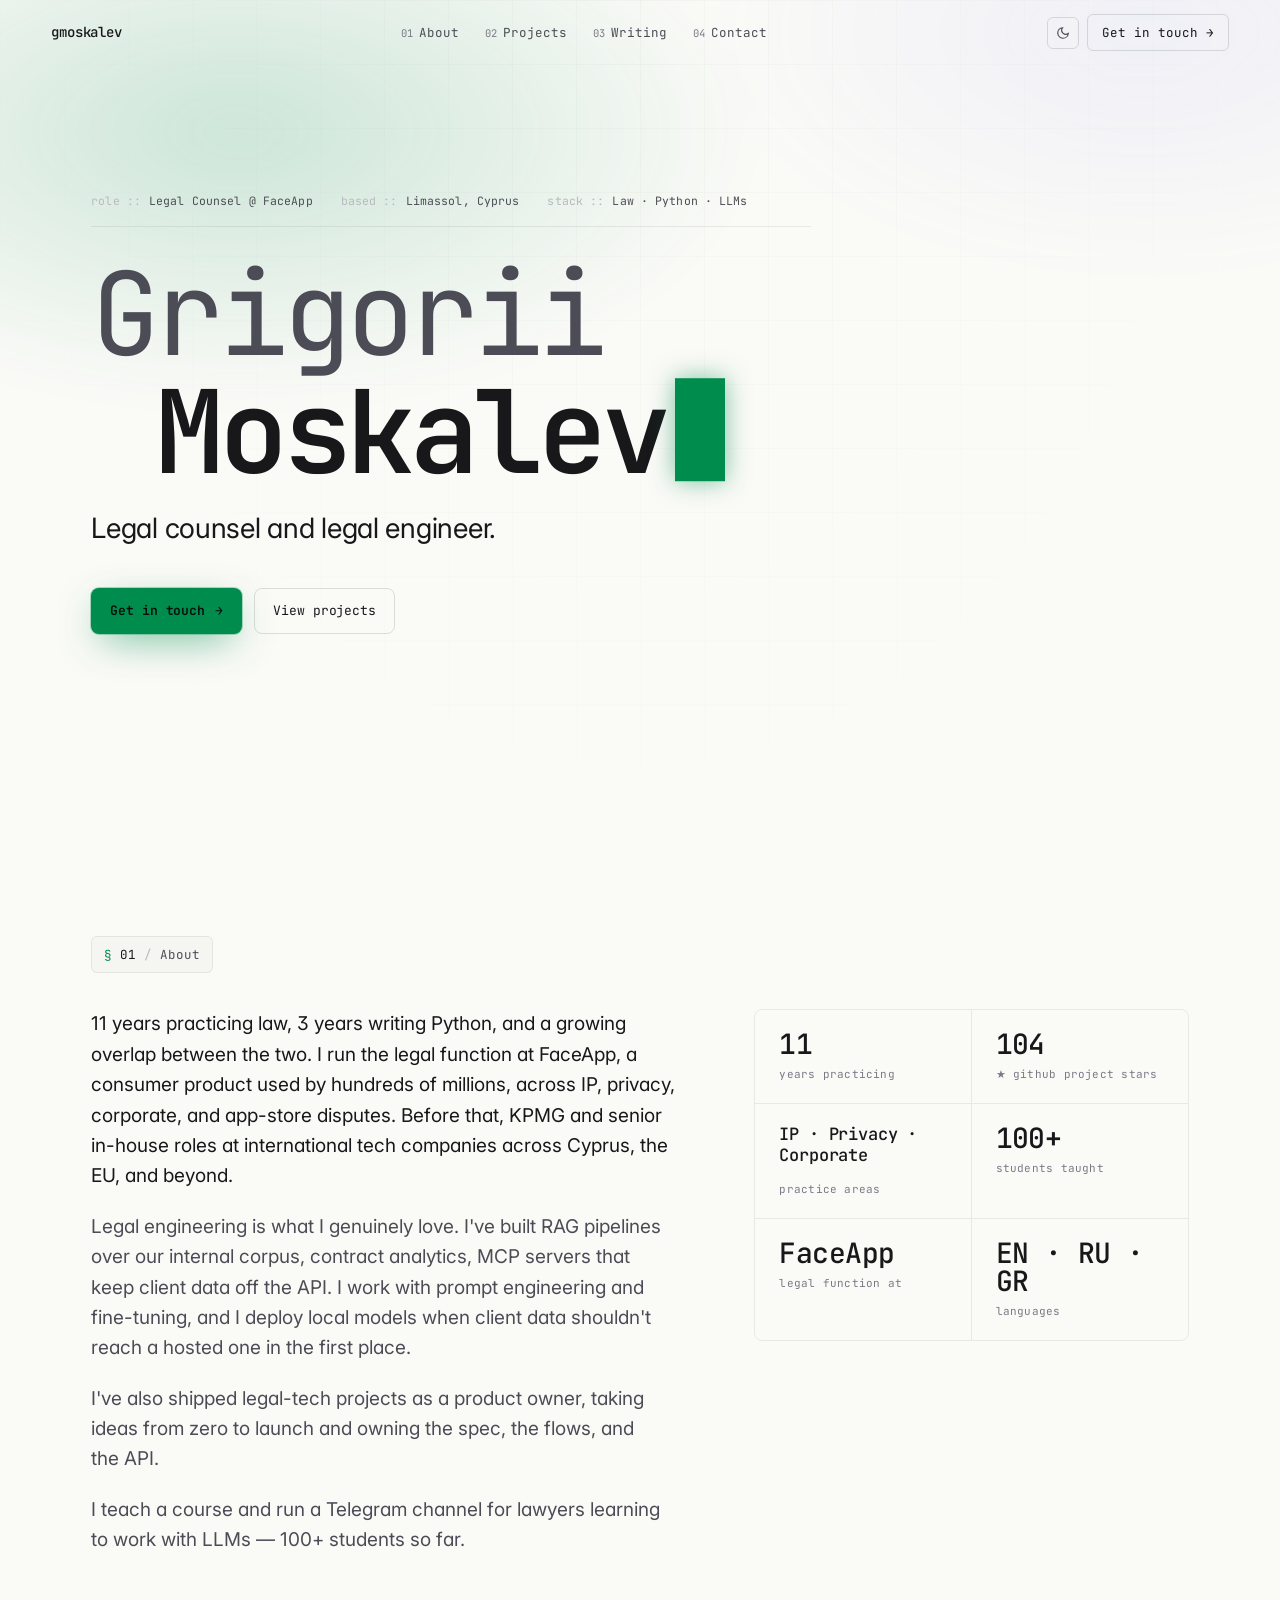
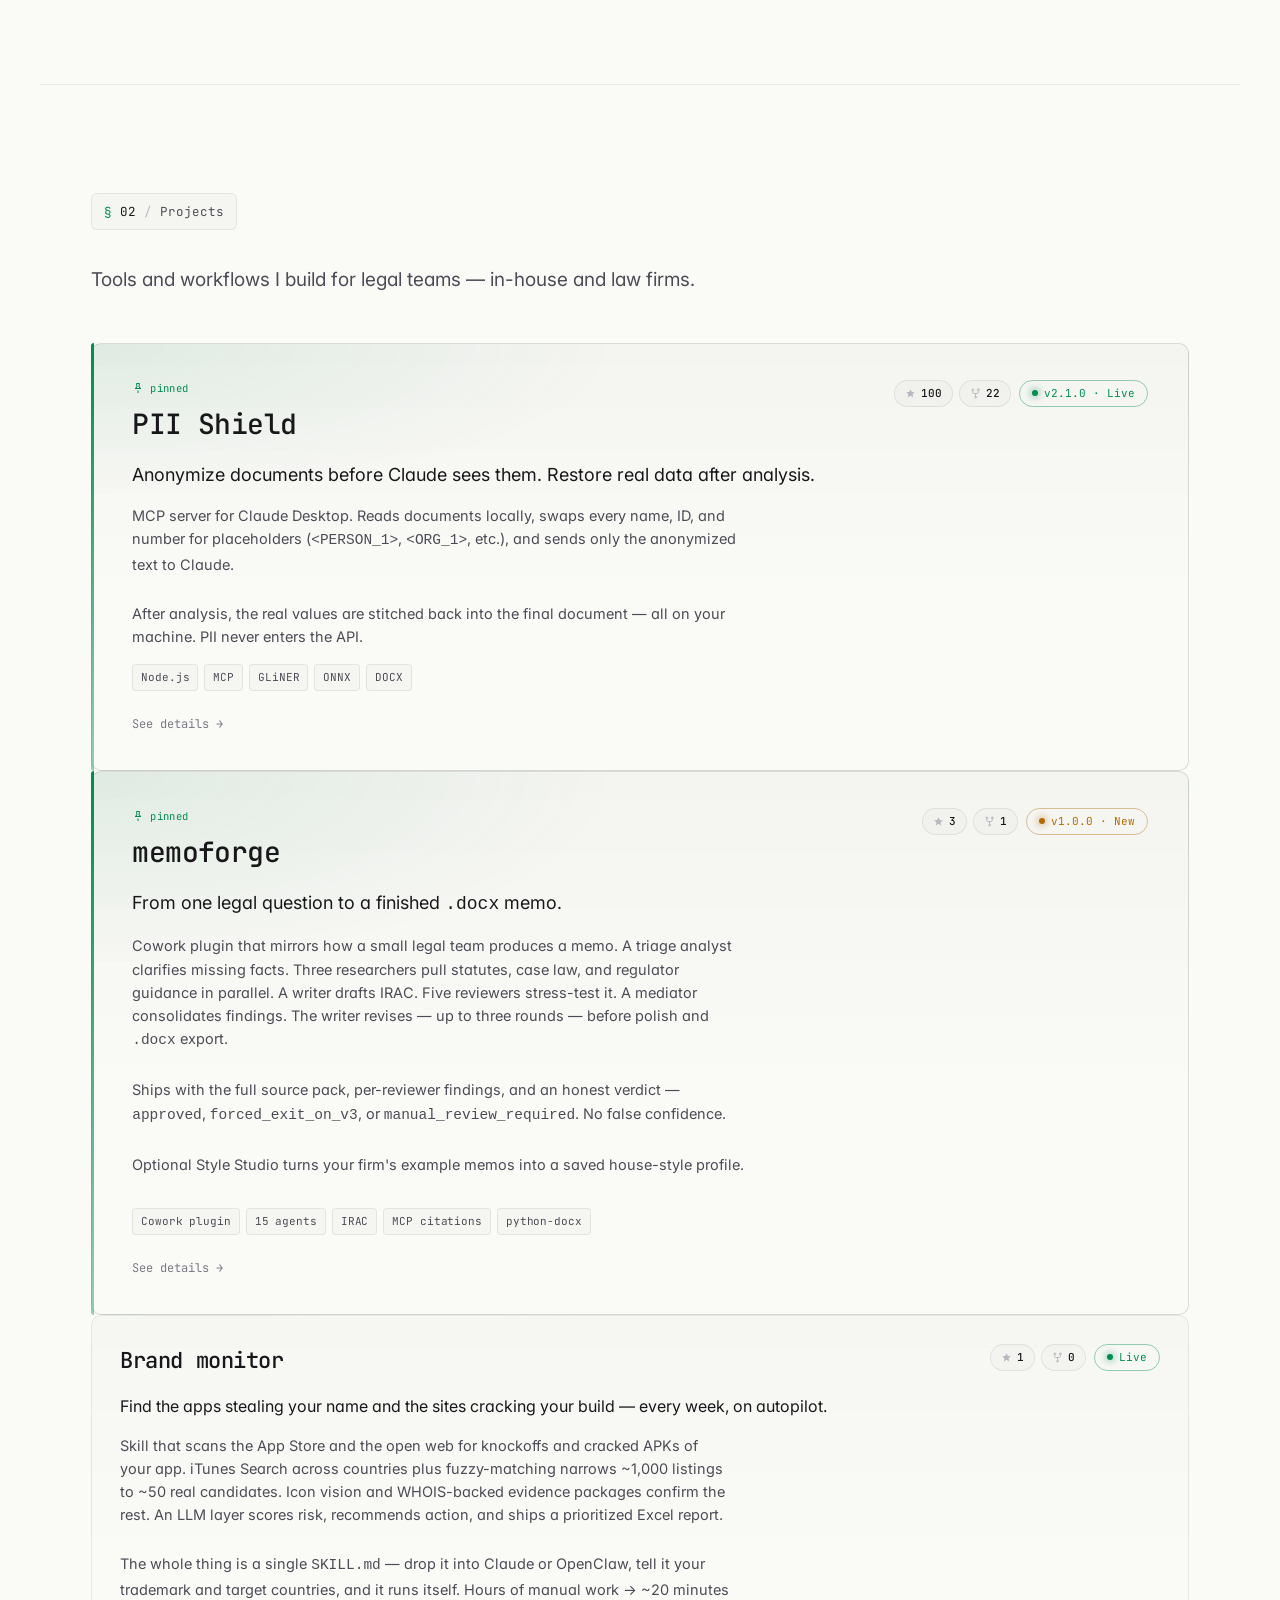
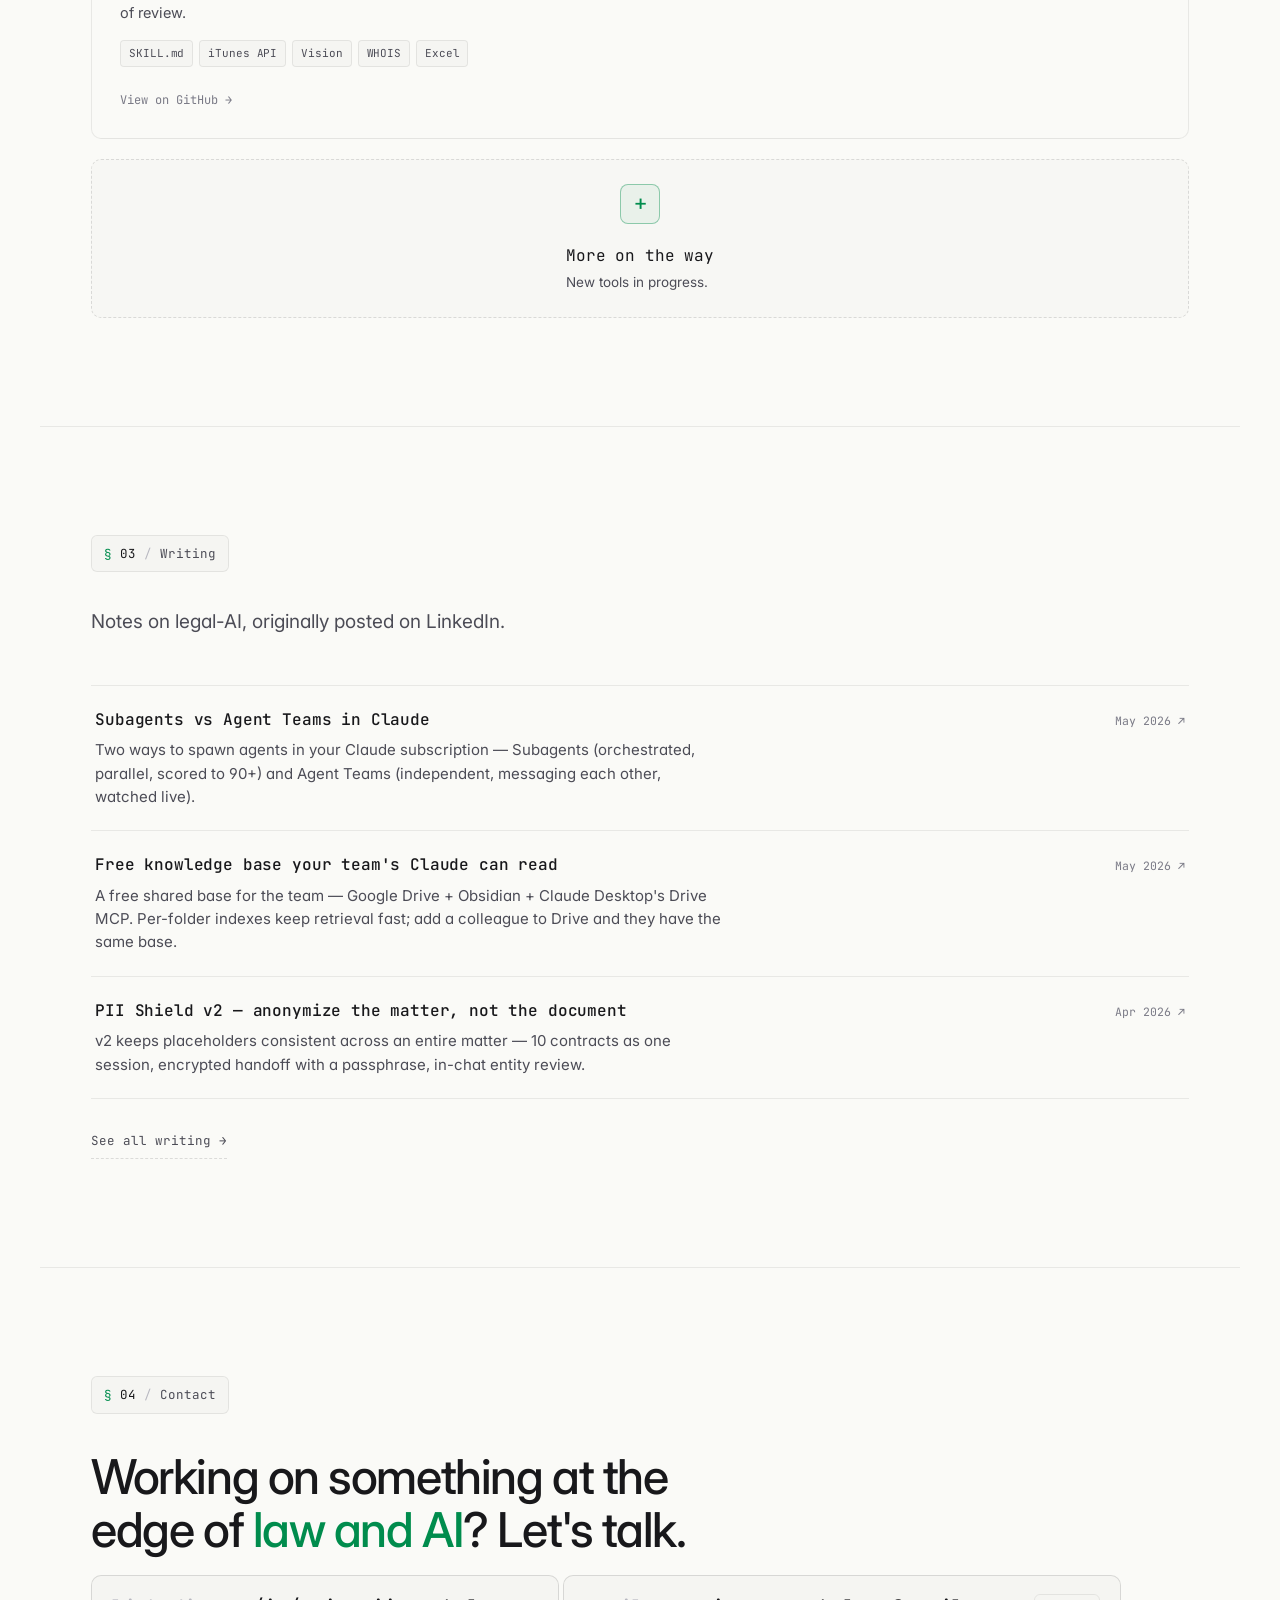
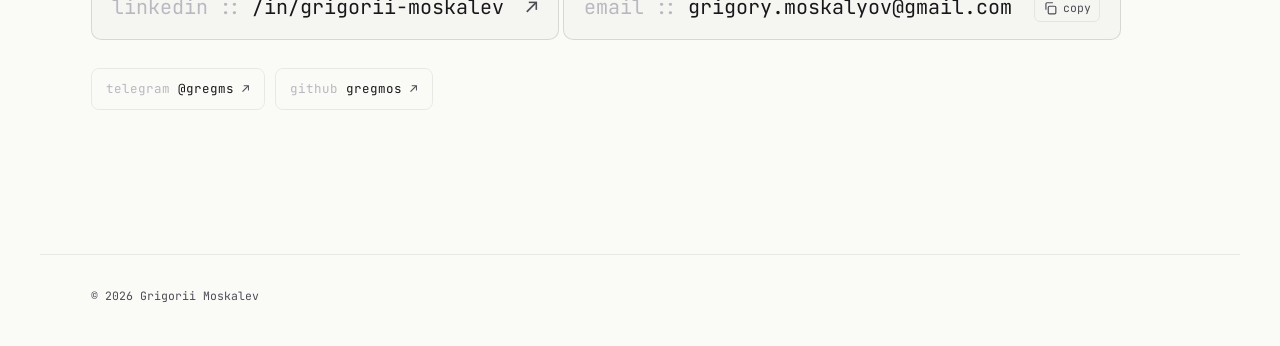
==== index.html @ 52828251 "Break project card descriptions into scannable paragraphs Long single-paragraph descriptions with se" ====
<!DOCTYPE html>
<html lang="en" data-header-style="§ / slash" data-density="comfortable">
<head>
  <meta charset="UTF-8" />
  <meta name="viewport" content="width=device-width, initial-scale=1.0" />
  <title>Grigorii Moskalev — Legal counsel and legal engineer.</title>
  <meta name="description" content="Greg Moskalev — Legal Counsel at FaceApp, author of PII Shield, teacher to 100+ lawyers. 11 years of law, 3 years of Python. Building legal-AI tools from Limassol, Cyprus." />

  <meta property="og:type" content="website" />
  <meta property="og:title" content="Grigorii Moskalev" />
  <meta property="og:description" content="Legal counsel and legal engineer. 11 years of law · 3 years of Python · Legal Counsel at FaceApp." />
  <meta property="og:url" content="https://gmoskalev.com" />
  <meta property="og:site_name" content="gmoskalev.com" />
  <meta name="twitter:card" content="summary_large_image" />
  <meta name="twitter:title" content="Grigorii Moskalev" />
  <meta name="twitter:description" content="Legal counsel and legal engineer." />

  <link rel="canonical" href="https://gmoskalev.com/" />

  <!-- Restore theme preference before paint to avoid flash. Default = light. -->
  <script>
    (function () {
      try {
        if (localStorage.getItem('theme') !== 'dark') {
          document.documentElement.setAttribute('data-theme', 'light');
        }
      } catch (e) {
        /* localStorage may be blocked — apply light default explicitly */
        document.documentElement.setAttribute('data-theme', 'light');
      }
    })();
  </script>

  <script type="application/ld+json">
  {
    "@context": "https://schema.org",
    "@graph": [
      {
        "@type": "Person",
        "@id": "https://gmoskalev.com/#person",
        "name": "Grigorii Moskalev",
        "alternateName": ["Greg Moskalev", "Grigory Moskalyov"],
        "url": "https://gmoskalev.com/",
        "jobTitle": "Legal Counsel",
        "description": "Grigorii Moskalev is a legal counsel at FaceApp who builds AI tools for legal teams. 11 years practicing law, 3 years writing Python. Author of PII Shield (open-source MCP server that anonymizes documents before LLM analysis) and Brand monitor (trademark-infringement scanner). Teaches a course on LLM use for lawyers — 100+ students.",
        "email": "mailto:grigory.moskalyov@gmail.com",
        "address": {
          "@type": "PostalAddress",
          "addressLocality": "Limassol",
          "addressCountry": "CY"
        },
        "worksFor": {
          "@type": "Organization",
          "name": "FaceApp",
          "url": "https://www.faceapp.com/"
        },
        "alumniOf": [
          { "@type": "Organization", "name": "KPMG" }
        ],
        "knowsAbout": [
          "Legal-AI infrastructure",
          "Legal engineering",
          "PII anonymization",
          "Privacy law",
          "GDPR compliance",
          "Intellectual property law",
          "Trademark protection",
          "Model Context Protocol (MCP)",
          "Retrieval-augmented generation (RAG) for legal corpora",
          "Contract analytics",
          "LLM compliance for legal work",
          "Local LLM deployment",
          "Prompt engineering",
          "Fine-tuning"
        ],
        "knowsLanguage": ["en", "ru", "el"],
        "sameAs": [
          "https://www.linkedin.com/in/grigorii-moskalev",
          "https://github.com/gregmos",
          "https://t.me/gregms",
          "https://github.com/gregmos/PII-Shield",
          "https://github.com/gregmos/Brand-monitor"
        ]
      },
      {
        "@type": "WebSite",
        "@id": "https://gmoskalev.com/#website",
        "url": "https://gmoskalev.com/",
        "name": "gmoskalev.com",
        "description": "Personal site of Grigorii Moskalev — legal counsel and legal engineer.",
        "publisher": { "@id": "https://gmoskalev.com/#person" },
        "inLanguage": "en"
      },
      {
        "@type": "WebPage",
        "@id": "https://gmoskalev.com/#webpage",
        "url": "https://gmoskalev.com/",
        "name": "Grigorii Moskalev — Legal counsel and legal engineer",
        "isPartOf": { "@id": "https://gmoskalev.com/#website" },
        "about": { "@id": "https://gmoskalev.com/#person" },
        "primaryImageOfPage": null,
        "inLanguage": "en"
      }
    ]
  }
  </script>

  <link rel="icon" type="image/svg+xml" href="/favicon.svg" />
  <link rel="alternate icon" href="/favicon.svg" />

  <link rel="preconnect" href="https://fonts.googleapis.com" />
  <link rel="preconnect" href="https://fonts.gstatic.com" crossorigin />
  <link href="https://fonts.googleapis.com/css2?family=Inter:wght@300;400;500;600;700&family=JetBrains+Mono:wght@400;500;600&display=swap" rel="stylesheet" />

  <style>
    :root {
      /* Theme: dark by default. Light overrides at the [data-theme="light"]
         block below. --ink is the surface-tint base color (255/255/255 on
         dark, 0/0/0 on light) — flipped automatically by the theme switch. */
      --ink: 255 255 255;
      --bg: #0A0A0A;
      --bg-elev: #101114;
      --bg-elev-2: #15171B;
      --fg: #EDEDED;
      --fg-dim: #A0A0A6;
      --fg-dimmer: #6E6E76;
      --fg-faint: #3F3F46;
      --hair: rgb(var(--ink) / 0.07);
      --hair-2: rgb(var(--ink) / 0.12);
      --hair-strong: rgb(var(--ink) / 0.22);
      --accent: #00E27A;
      --danger: #FF4D4D;
      --warn: #FFB020;
      --nav-bg-scrolled: rgba(10, 10, 10, 0.72);
      --font-sans: "Inter", system-ui, sans-serif;
      --font-mono: "JetBrains Mono", ui-monospace, monospace;
      --max: 1200px;
      --gutter: clamp(20px, 4vw, 56px);
      --glow-opacity: 1;
      color-scheme: dark;
    }

    [data-theme="light"] {
      --ink: 0 0 0;
      --bg: #FAFAF7;
      --bg-elev: #FFFFFF;
      --bg-elev-2: #F4F1EB;
      --fg: #18181B;
      --fg-dim: #4C4C56;
      --fg-dimmer: #7A7A86;
      --fg-faint: #B8B8C0;
      --accent: #008C4D;
      --danger: #C92626;
      --warn: #B36900;
      --nav-bg-scrolled: rgba(250, 250, 247, 0.78);
      color-scheme: light;
    }

    /* Cross-document View Transitions: cross-fade between pages of the
       same origin (e.g. / → /pii-shield → /writing). Browser auto-skips
       the animation when prefers-reduced-motion is set. */
    @view-transition { navigation: auto; }

    *, *::before, *::after { box-sizing: border-box; }
    html, body { margin: 0; padding: 0; }
    html { scroll-behavior: smooth; }
    body {
      background: var(--bg);
      color: var(--fg);
      font-family: var(--font-sans);
      font-size: 16px;
      line-height: 1.55;
      -webkit-font-smoothing: antialiased;
      -moz-osx-font-smoothing: grayscale;
      font-feature-settings: "ss01", "cv11";
      overflow-x: hidden;
    }
    a { color: inherit; text-decoration: none; }
    button { font: inherit; background: none; border: 0; color: inherit; cursor: pointer; padding: 0; }
    h1, h2, h3, h4, p, ul { margin: 0; padding: 0; }
    ul { list-style: none; }
    em { font-style: italic; color: var(--fg); }

    ::selection { background: var(--accent); color: #000; }

    :focus-visible {
      outline: 1.5px solid var(--accent);
      outline-offset: 3px;
      border-radius: 2px;
    }

    /* REDUCED MOTION GATE
       Neutralizes animations/transitions and snaps hover/focus translates
       to zero for users who prefer reduced motion. Reveal observer is
       gated separately in JS via matchMedia('no-preference'). */
    @media (prefers-reduced-motion: reduce) {
      *, *::before, *::after {
        animation-duration: 0.01ms !important;
        animation-iteration-count: 1 !important;
        transition-duration: 0.01ms !important;
        scroll-behavior: auto !important;
      }
      .btn:hover, .btn:focus-visible,
      .project:hover, .project:focus-visible,
      .project--soon:hover, .project--soon:focus-visible,
      .contact__link:hover, .contact__link:focus-visible {
        transform: none !important;
      }
      .caret { animation: none !important; }
    }

    body::before {
      content: "";
      position: fixed;
      inset: 0;
      pointer-events: none;
      background-image:
        linear-gradient(to right, rgb(var(--ink) / 0.025) 1px, transparent 1px),
        linear-gradient(to bottom, rgb(var(--ink) / 0.025) 1px, transparent 1px);
      background-size: 64px 64px;
      mask-image: radial-gradient(ellipse at 50% 0%, black 0%, transparent 80%);
      z-index: 0;
    }

    main { position: relative; z-index: 1; }

    /* NAV */
    .nav {
      position: fixed;
      top: 0; left: 0; right: 0;
      z-index: 50;
      padding: 14px var(--gutter);
      transition: background 200ms ease, border-color 200ms ease, backdrop-filter 200ms ease;
      border-bottom: 1px solid transparent;
    }
    .nav--scrolled {
      background: var(--nav-bg-scrolled);
      backdrop-filter: saturate(140%) blur(14px);
      -webkit-backdrop-filter: saturate(140%) blur(14px);
      border-bottom-color: var(--hair);
    }
    .nav__inner {
      max-width: var(--max);
      margin: 0 auto;
      display: grid;
      grid-template-columns: auto 1fr auto;
      align-items: center;
      gap: 32px;
    }
    .nav__brand {
      display: inline-flex;
      align-items: baseline;
      gap: 2px;
      font-family: var(--font-mono);
      font-size: 14px;
      letter-spacing: -0.01em;
    }
    .nav__brand-name { color: var(--fg); font-weight: 500; }
    .nav__links {
      display: flex;
      gap: 2px;
      justify-content: center;
    }
    .nav__link {
      display: inline-flex;
      align-items: baseline;
      gap: 6px;
      padding: 8px 12px;
      font-family: var(--font-mono);
      font-size: 12.5px;
      color: var(--fg-dim);
      border-radius: 6px;
      transition: color 120ms ease, background 120ms ease;
      white-space: nowrap;
    }
    .nav__link:hover,
    .nav__link:focus-visible { color: var(--fg); background: rgb(var(--ink) / 0.04); }
    .nav__link.is-active { color: var(--fg); }
    .nav__link.is-active .nav__link-num { color: var(--accent); }
    .nav__link-num { color: var(--fg-dimmer); font-size: 10.5px; }

    .nav__cta {
      display: inline-flex;
      align-items: center;
      gap: 8px;
      padding: 8px 14px;
      border: 1px solid var(--hair-2);
      border-radius: 6px;
      font-family: var(--font-mono);
      font-size: 12.5px;
      transition: border-color 150ms ease, color 150ms ease, background 150ms ease;
      white-space: nowrap;
    }
    .nav__cta:hover,
    .nav__cta:focus-visible {
      border-color: var(--accent);
      color: var(--accent);
    }

    /* Right cluster wraps burger + theme-toggle + CTA so they share one
       grid cell (preserves the existing auto/1fr/auto layout). */
    .nav__right {
      display: inline-flex;
      align-items: center;
      gap: 8px;
    }

    /* Theme toggle (sun ↔ moon) */
    .theme-toggle {
      display: grid;
      place-items: center;
      position: relative;
      width: 32px;
      height: 32px;
      border: 1px solid var(--hair-2);
      border-radius: 6px;
      color: var(--fg-dim);
      cursor: pointer;
      transition: border-color 150ms ease, color 150ms ease, background 150ms ease;
      flex: none;
    }
    .theme-toggle:hover,
    .theme-toggle:focus-visible {
      border-color: var(--accent);
      color: var(--accent);
    }
    .theme-toggle__icon {
      grid-area: 1 / 1;
      display: block;
      transition: opacity 200ms ease, transform 200ms ease;
    }
    .theme-toggle__icon--sun { opacity: 1; transform: rotate(0); }
    .theme-toggle__icon--moon { opacity: 0; transform: rotate(-90deg); }
    [data-theme="light"] .theme-toggle__icon--sun { opacity: 0; transform: rotate(90deg); }
    [data-theme="light"] .theme-toggle__icon--moon { opacity: 1; transform: rotate(0); }

    /* Mobile burger menu */
    .nav__burger {
      display: none;
      align-items: center;
      justify-content: center;
      width: 36px;
      height: 36px;
      border: 1px solid var(--hair-2);
      border-radius: 6px;
      color: var(--fg);
      transition: border-color 150ms ease, color 150ms ease;
      flex: none;
    }
    .nav__burger:hover,
    .nav__burger:focus-visible { border-color: var(--accent); color: var(--accent); }
    .nav__burger-icon { display: block; pointer-events: none; }
    .nav__burger-icon line {
      stroke: currentColor;
      stroke-width: 1.5;
      stroke-linecap: round;
      transition: transform 200ms ease, opacity 150ms ease;
      transform-origin: center;
    }
    .nav__burger.is-open .nav__burger-icon line:nth-child(1) { transform: translateY(4px) rotate(45deg); }
    .nav__burger.is-open .nav__burger-icon line:nth-child(2) { opacity: 0; }
    .nav__burger.is-open .nav__burger-icon line:nth-child(3) { transform: translateY(-4px) rotate(-45deg); }

    .nav__menu {
      position: fixed;
      top: 64px;
      right: var(--gutter);
      left: var(--gutter);
      max-width: 320px;
      margin-left: auto;
      background: var(--bg-elev-2);
      backdrop-filter: saturate(140%) blur(14px);
      -webkit-backdrop-filter: saturate(140%) blur(14px);
      border: 1px solid var(--hair-2);
      border-radius: 10px;
      padding: 8px;
      display: flex;
      flex-direction: column;
      gap: 2px;
      z-index: 49;
      opacity: 0;
      transform: translateY(-8px);
      pointer-events: none;
      transition: opacity 180ms ease, transform 180ms ease;
      box-shadow: 0 16px 40px rgba(0, 0, 0, 0.5);
    }
    .nav__menu.is-open { opacity: 1; transform: translateY(0); pointer-events: auto; }
    .nav__menu .nav__link {
      width: 100%;
      padding: 12px 14px;
      font-size: 13.5px;
      border-radius: 6px;
    }

    @media (max-width: 480px) {
      .nav { padding: 12px var(--gutter); }
      .nav__cta { padding: 8px 12px; font-size: 12px; }
    }

    @media (max-width: 860px) {
      .nav__links { display: none; }
      .nav__inner { grid-template-columns: auto 1fr auto auto; gap: 12px; }
      .nav__burger { display: inline-flex; }
    }

    /* HERO */
    .hero {
      position: relative;
      max-width: var(--max);
      margin: 0 auto;
      padding: clamp(120px, 18vh, 200px) var(--gutter) clamp(80px, 12vh, 140px);
      isolation: isolate;
      min-height: 92vh;
      display: flex;
      flex-direction: column;
      justify-content: center;
    }
    .hero__glow {
      position: absolute;
      inset: -20% -10% auto -10%;
      height: 120%;
      background:
        radial-gradient(ellipse 60% 45% at 22% 30%, color-mix(in oklab, var(--accent) 18%, transparent) 0%, transparent 60%),
        radial-gradient(ellipse 50% 40% at 85% 20%, rgba(120, 120, 255, 0.08) 0%, transparent 60%);
      filter: blur(20px);
      opacity: var(--glow-opacity);
      z-index: -1;
      pointer-events: none;
    }

    .hero__meta {
      display: flex;
      flex-wrap: wrap;
      gap: 12px 28px;
      font-family: var(--font-mono);
      font-size: 11.5px;
      color: var(--fg-dimmer);
      margin: 0 0 32px;
      padding-bottom: 16px;
      border-bottom: 1px solid var(--hair);
      max-width: 720px;
      letter-spacing: 0.01em;
    }
    .hero__meta-row { display: inline-flex; gap: 8px; align-items: baseline; }
    .hero__meta-row dt,
    .hero__meta-row dd { margin: 0; }
    .hero__meta-k { color: var(--fg-faint); text-transform: lowercase; }
    .hero__meta-k::after { content: " ::"; color: var(--fg-faint); }
    .hero__meta-v { color: var(--fg-dim); }
    @media (max-width: 560px) {
      .hero__meta { gap: 8px 20px; font-size: 11px; }
    }

    .hero__name {
      font-family: var(--font-mono);
      font-weight: 600;
      font-size: clamp(48px, 9vw, 128px);
      line-height: 0.95;
      letter-spacing: -0.045em;
      color: var(--fg);
      margin-bottom: 24px;
      display: flex;
      flex-wrap: wrap;
      align-items: baseline;
    }
    .hero__name-first { color: var(--fg-dim); font-weight: 400; }
    .hero__name-last { color: var(--fg); }

    .caret {
      display: inline-block;
      width: 0.44em;
      height: 0.9em;
      background: var(--accent);
      margin-left: 0.08em;
      transform: translateY(0.08em);
      animation: blink 1.05s steps(2, end) infinite;
      box-shadow: 0 0 24px color-mix(in oklab, var(--accent) 50%, transparent);
    }
    @keyframes blink { 50% { opacity: 0; } }

    .hero__tagline {
      font-size: clamp(20px, 2.4vw, 28px);
      line-height: 1.35;
      color: var(--fg);
      max-width: 640px;
      letter-spacing: -0.01em;
      margin-bottom: 40px;
      text-wrap: balance;
    }
    .hero__sub {
      font-family: var(--font-sans);
      font-size: 15px;
      font-style: italic;
      line-height: 1.5;
      color: var(--fg-dim);
      margin-bottom: 40px;
      max-width: 56ch;
      letter-spacing: -0.005em;
      text-wrap: pretty;
    }

    .hero__cta-row { display: flex; flex-wrap: wrap; gap: 12px; margin-bottom: 56px; }

    .btn {
      display: inline-flex;
      align-items: center;
      gap: 10px;
      padding: 12px 18px;
      border-radius: 8px;
      font-family: var(--font-mono);
      font-size: 13px;
      letter-spacing: -0.005em;
      transition: transform 140ms ease, background 160ms ease, border-color 160ms ease, color 160ms ease;
      border: 1px solid transparent;
      will-change: transform;
    }
    .btn:hover,
    .btn:focus-visible { transform: translateY(-1px); }
    .btn:focus-visible { outline-offset: 4px; }
    .btn--primary {
      background: var(--accent);
      color: #00110A;
      font-weight: 600;
      box-shadow:
        0 0 0 1px color-mix(in oklab, var(--accent) 30%, transparent),
        0 12px 40px -12px color-mix(in oklab, var(--accent) 80%, transparent);
    }
    .btn--primary:hover,
    .btn--primary:focus-visible { background: color-mix(in oklab, var(--accent) 85%, white); }
    .btn--ghost {
      border-color: var(--hair-2);
      color: var(--fg);
    }
    .btn--ghost:hover,
    .btn--ghost:focus-visible { border-color: var(--fg-dim); background: rgb(var(--ink) / 0.03); }

    @media (max-width: 560px) {
      .hero { min-height: auto; padding-top: 120px; }
      .hero__name { letter-spacing: -0.04em; margin-bottom: 20px; }
      .hero__tagline { font-size: 22px; margin-bottom: 32px; }
      .hero__cta-row { margin-bottom: 40px; gap: 12px; flex-direction: column; align-items: stretch; }
      .hero__cta-row .btn { justify-content: center; padding: 14px 18px; }
    }
    @media (max-width: 360px) {
      .hero__meta { gap: 6px 16px; padding-bottom: 12px; margin-bottom: 24px; }
      .hero__name { letter-spacing: -0.035em; }
    }

    /* SECTIONS */
    .section {
      max-width: var(--max);
      margin: 0 auto;
      padding: clamp(80px, 12vh, 140px) var(--gutter);
      position: relative;
    }
    .section + .section { border-top: 1px solid var(--hair); }

    .section-label {
      display: inline-flex;
      align-items: baseline;
      gap: 8px;
      font-family: var(--font-mono);
      font-size: 12.5px;
      color: var(--fg-dim);
      margin-bottom: 36px;
      padding: 8px 12px;
      border: 1px solid var(--hair);
      border-radius: 6px;
      background: rgb(var(--ink) / 0.02);
    }
    .section-label__sigil { color: var(--accent); }
    .section-label__num { color: var(--fg); }
    .section-label__slash { color: var(--fg-faint); }
    .section-label__title { color: var(--fg-dim); }

    [data-density="compact"] .section { padding-block: clamp(64px, 9vh, 96px); }

    .section__lede {
      font-size: 19px;
      line-height: 1.5;
      color: var(--fg-dim);
      max-width: 60ch;
      margin-bottom: 48px;
      text-wrap: pretty;
    }
    .section__lede em { color: var(--fg); font-style: italic; }

    .accent { color: var(--accent); }

    /* ABOUT */
    .about__grid {
      display: grid;
      grid-template-columns: minmax(0, 1.35fr) minmax(0, 1fr);
      gap: clamp(40px, 6vw, 80px);
      align-items: start;
    }
    .about__paragraph {
      font-size: 19px;
      line-height: 1.6;
      color: var(--fg);
      margin-bottom: 20px;
      text-wrap: pretty;
      max-width: 62ch;
    }
    .about__paragraph + .about__paragraph { color: var(--fg-dim); }
    .about__paragraph:first-of-type { color: var(--fg); }
    .about__facts {
      display: grid;
      grid-template-columns: 1fr 1fr;
      gap: 0;
      border: 1px solid var(--hair);
      border-radius: 8px;
      overflow: hidden;
    }
    .fact {
      padding: 20px 24px;
      border-right: 1px solid var(--hair);
      border-bottom: 1px solid var(--hair);
    }
    .fact:nth-child(2n) { border-right: 0; }
    .fact:nth-last-child(-n+2) { border-bottom: 0; }
    .fact__v {
      font-family: var(--font-mono);
      font-size: 28px;
      font-weight: 500;
      letter-spacing: -0.02em;
      color: var(--fg);
      line-height: 1;
      margin-bottom: 8px;
    }
    .fact__k {
      font-family: var(--font-mono);
      font-size: 11px;
      color: var(--fg-dimmer);
      text-transform: lowercase;
      letter-spacing: 0.02em;
    }

    @media (max-width: 860px) {
      .about__grid { grid-template-columns: 1fr; }
    }

    /* PROJECTS */
    .project {
      position: relative;
      padding: 28px;
      border: 1px solid var(--hair);
      border-radius: 10px;
      background: linear-gradient(180deg, rgb(var(--ink) / 0.015), transparent 60%);
      transition: border-color 180ms ease, transform 240ms ease, background 180ms ease;
      display: flex;
      flex-direction: column;
      gap: 16px;
    }
    .project:hover,
    .project:focus-visible {
      border-color: var(--hair-2);
      transform: translateY(-2px);
    }
    .project:focus-visible { outline-offset: 4px; }

    .project--pinned {
      padding: 36px 40px;
      border-color: var(--hair-2);
      background:
        linear-gradient(180deg, rgb(var(--ink) / 0.025), transparent 60%),
        radial-gradient(ellipse 80% 60% at 0% 0%, color-mix(in oklab, var(--accent) 8%, transparent), transparent 60%);
    }
    .project--pinned::before {
      content: "";
      position: absolute;
      left: -1px; top: -1px; bottom: -1px;
      width: 3px;
      background: linear-gradient(180deg, var(--accent), color-mix(in oklab, var(--accent) 40%, transparent));
      border-radius: 10px 0 0 10px;
    }
    .project--pinned .project__name { font-size: 28px; }

    .project__head {
      display: flex;
      align-items: flex-start;
      justify-content: space-between;
      gap: 16px;
      flex-wrap: wrap;
    }
    .project__head-left { display: flex; flex-direction: column; gap: 6px; }
    .project__pin {
      display: inline-flex;
      align-items: center;
      gap: 6px;
      font-family: var(--font-mono);
      font-size: 10.5px;
      color: var(--accent);
      text-transform: lowercase;
      letter-spacing: 0.04em;
    }
    .project__name {
      font-family: var(--font-mono);
      font-size: 22px;
      font-weight: 500;
      letter-spacing: -0.02em;
      color: var(--fg);
      text-wrap: balance;
    }
    .project__status {
      display: inline-flex;
      align-items: center;
      gap: 6px;
      padding: 4px 12px;
      border: 1px solid var(--hair-2);
      border-radius: 100px;
      font-family: var(--font-mono);
      font-size: 11px;
      color: var(--fg-dim);
      white-space: nowrap;
    }
    .project__status-dot {
      width: 6px; height: 6px; border-radius: 50%;
      background: currentColor;
    }
    .project__status--live { color: var(--accent); border-color: color-mix(in oklab, var(--accent) 40%, transparent); }
    .project__status--live .project__status-dot { box-shadow: 0 0 8px var(--accent); }
    .project__status--new { color: var(--warn); border-color: color-mix(in oklab, var(--warn) 40%, transparent); }
    .project__status--new .project__status-dot { box-shadow: 0 0 8px var(--warn); }

    /* Right-side meta cluster: stars + forks + status pill */
    .project__meta {
      display: inline-flex;
      align-items: center;
      gap: 8px;
      flex-wrap: wrap;
      justify-content: flex-end;
    }
    .project__stats {
      display: inline-flex;
      align-items: center;
      gap: 6px;
    }
    .project__stat {
      display: inline-flex;
      align-items: center;
      gap: 5px;
      padding: 4px 10px;
      border: 1px solid var(--hair);
      border-radius: 100px;
      font-family: var(--font-mono);
      font-size: 11px;
      color: var(--fg-dim);
      background: rgb(var(--ink) / 0.02);
      white-space: nowrap;
      transition: color 160ms ease, border-color 160ms ease;
    }
    .project--link:hover .project__stat { border-color: var(--hair-2); }
    .project__stat svg { display: block; width: 11px; height: 11px; color: var(--fg-faint); }
    .project__stat--star:hover svg,
    .project--link:hover .project__stat--star svg { color: var(--warn); }
    .project__stat-n { color: var(--fg); font-weight: 500; font-variant-numeric: tabular-nums; }

    .project__tagline {
      font-size: 16px;
      line-height: 1.5;
      color: var(--fg);
      text-wrap: pretty;
    }
    .project--pinned .project__tagline { font-size: 18px; }
    .project__desc {
      font-size: 14.5px;
      line-height: 1.6;
      color: var(--fg-dim);
      text-wrap: pretty;
      max-width: 68ch;
    }
    .project__desc + .project__desc { margin-top: 10px; }

    .project__stack { display: flex; flex-wrap: wrap; gap: 6px; }

    .tag {
      display: inline-flex;
      align-items: center;
      padding: 4px 8px;
      border: 1px solid var(--hair);
      border-radius: 4px;
      font-family: var(--font-mono);
      font-size: 11px;
      color: var(--fg-dim);
      background: rgb(var(--ink) / 0.02);
    }
    .tag--mono { letter-spacing: -0.01em; }

    .project--link { text-decoration: none; }
    .project__open {
      margin-top: auto;
      padding-top: 8px;
      font-family: var(--font-mono);
      font-size: 12px;
      color: var(--fg-dimmer);
      transition: color 160ms ease;
    }
    .project--link:hover .project__open { color: var(--accent); }

    /* WRITING */
    .posts {
      display: flex;
      flex-direction: column;
      border-top: 1px solid var(--hair);
      margin-top: 8px;
    }
    .post {
      display: block;
      padding: 22px 4px;
      border-bottom: 1px solid var(--hair);
      transition: background 160ms ease, padding 160ms ease;
    }
    .post:hover,
    .post:focus-visible { background: rgb(var(--ink) / 0.018); padding-left: 14px; padding-right: 14px; outline: none; }
    .post__head {
      display: flex;
      align-items: baseline;
      justify-content: space-between;
      gap: 16px;
      margin-bottom: 6px;
    }
    .post__title {
      font-family: var(--font-mono);
      font-size: 16px;
      font-weight: 500;
      color: var(--fg);
      letter-spacing: -0.01em;
      transition: color 160ms ease;
      text-wrap: balance;
    }
    .post:hover .post__title,
    .post:focus-visible .post__title { color: var(--accent); }
    .post__meta {
      font-family: var(--font-mono);
      font-size: 11.5px;
      color: var(--fg-dimmer);
      white-space: nowrap;
      flex: none;
      transition: color 160ms ease;
    }
    .post:hover .post__meta,
    .post:focus-visible .post__meta { color: var(--fg-dim); }
    .post__excerpt {
      font-size: 15px;
      line-height: 1.55;
      color: var(--fg-dim);
      max-width: 70ch;
      text-wrap: pretty;
    }
    .posts__more {
      display: inline-flex;
      align-items: center;
      gap: 8px;
      margin-top: 24px;
      font-family: var(--font-mono);
      font-size: 12.5px;
      color: var(--fg-dim);
      padding: 8px 0;
      border-bottom: 1px dashed var(--hair-2);
      transition: color 160ms ease, border-color 160ms ease;
    }
    .posts__more:hover,
    .posts__more:focus-visible { color: var(--accent); border-bottom-color: var(--accent); }
    @media (max-width: 560px) {
      .post__head { flex-direction: column; gap: 4px; }
      .post__meta { font-size: 11px; }
      .post:hover, .post:focus-visible { padding-left: 4px; padding-right: 4px; }
    }

    /* CONTACT */
    .section--contact { padding-bottom: clamp(120px, 16vh, 180px); }

    .contact__headline {
      font-size: clamp(28px, 4.5vw, 48px);
      line-height: 1.12;
      letter-spacing: -0.03em;
      color: var(--fg);
      max-width: 20ch;
      margin-bottom: 18px;
      text-wrap: balance;
      font-weight: 500;
    }
    .contact__primary,
    .contact__email {
      display: inline-flex;
      align-items: center;
      gap: 10px;
      padding: 16px 20px;
      border: 1px solid var(--hair-2);
      border-radius: 10px;
      font-family: var(--font-mono);
      font-size: clamp(15px, 2vw, 20px);
      background: rgb(var(--ink) / 0.02);
      transition: border-color 160ms ease, background 160ms ease, color 160ms ease;
      margin-bottom: 14px;
      max-width: 100%;
      flex-wrap: wrap;
      color: var(--fg-dim);
    }
    .contact__email { margin-bottom: 28px; }
    .contact__primary:hover,
    .contact__primary:focus-visible,
    .contact__email:hover,
    .contact__email:focus-visible { border-color: var(--accent); background: color-mix(in oklab, var(--accent) 5%, transparent); color: var(--fg); }
    .contact__primary:focus-visible,
    .contact__email:focus-visible { outline-offset: 4px; }
    .contact__primary-k,
    .contact__email-k { color: var(--fg-faint); }
    .contact__primary-sep,
    .contact__email-sep { color: var(--fg-faint); }
    .contact__primary-v,
    .contact__email-v { color: var(--fg); }
    .contact__primary-arrow { color: var(--fg-dim); margin-left: auto; padding-left: 12px; transition: color 160ms ease; }
    .contact__primary:hover .contact__primary-arrow,
    .contact__primary:focus-visible .contact__primary-arrow { color: var(--accent); }
    .contact__email-copy {
      margin-left: 12px;
      padding: 4px 8px;
      border: 1px solid var(--hair);
      border-radius: 6px;
      font-size: 11.5px;
      color: var(--fg-dim);
      display: inline-flex;
      align-items: center;
      gap: 6px;
      text-transform: lowercase;
      transition: color 160ms ease, border-color 160ms ease, background 160ms ease;
    }
    .contact__email-copy.is-copied { color: var(--accent); border-color: color-mix(in oklab, var(--accent) 40%, transparent); background: color-mix(in oklab, var(--accent) 10%, transparent); }
    .contact__email:hover .contact__email-copy { color: var(--fg); border-color: var(--hair-2); }

    @media (max-width: 480px) {
      .contact__primary,
      .contact__email { font-size: 14px; gap: 8px; padding: 12px 16px; }
      .contact__primary-v,
      .contact__email-v { word-break: break-all; min-width: 0; }
    }

    .contact__links { display: flex; flex-wrap: wrap; gap: 10px; }
    .contact__link {
      display: inline-flex;
      align-items: center;
      gap: 8px;
      padding: 10px 14px;
      border: 1px solid var(--hair);
      border-radius: 8px;
      font-family: var(--font-mono);
      font-size: 12.5px;
      color: var(--fg-dim);
      transition: color 160ms ease, border-color 160ms ease, transform 160ms ease;
    }
    .contact__link:hover,
    .contact__link:focus-visible { color: var(--fg); border-color: var(--hair-2); transform: translateY(-1px); }
    .contact__link-k { color: var(--fg-faint); text-transform: lowercase; }
    .contact__link-v { color: var(--fg); }

    /* FOOTER */
    .footer {
      max-width: var(--max);
      margin: 0 auto;
      padding: 32px var(--gutter) 48px;
      border-top: 1px solid var(--hair);
      display: flex;
      justify-content: space-between;
      gap: 24px;
      flex-wrap: wrap;
      font-family: var(--font-mono);
      font-size: 11.5px;
      color: var(--fg-dimmer);
    }
    .footer__col { display: flex; flex-direction: column; gap: 6px; }
    .footer__col--right { text-align: right; align-items: flex-end; }
    .footer__copy { color: var(--fg-dim); }
    .footer__built a { color: var(--fg-dim); border-bottom: 1px dashed var(--fg-faint); }
    .footer__built a:hover { color: var(--accent); border-color: var(--accent); }
    .footer__ts { display: inline-flex; gap: 8px; }
    .footer__ts-k { color: var(--fg-faint); }
    .footer__ts-v { font-variant-numeric: tabular-nums; }

    @media (max-width: 560px) {
      .footer { flex-direction: column; }
      .footer__col--right { text-align: left; align-items: flex-start; }
    }

    /* REVEAL */
    @media (prefers-reduced-motion: no-preference) {
      .reveal {
        opacity: 0;
        transform: translateY(14px);
        transition: opacity 520ms ease, transform 520ms ease;
      }
      .reveal--in { opacity: 1; transform: translateY(0); }
    }

    .fact__v--small { font-size: 17px; line-height: 1.2; letter-spacing: -0.01em; margin-bottom: 16px; }

    .project--soon {
      display: flex;
      align-items: center;
      gap: 20px;
      margin-top: 20px;
      padding: 24px 28px;
      border: 1px dashed var(--hair-2);
      border-radius: 10px;
      text-decoration: none;
      background: rgb(var(--ink) / 0.01);
      transition: border-color 180ms ease, transform 240ms ease, background 180ms ease;
    }
    .project--soon:hover,
    .project--soon:focus-visible {
      border-color: color-mix(in oklab, var(--accent) 50%, transparent);
      transform: translateY(-2px);
      background: color-mix(in oklab, var(--accent) 4%, transparent);
    }
    .project--soon:focus-visible { outline-offset: 4px; }
    .project--soon__plus {
      font-family: var(--font-mono);
      font-size: 22px;
      color: var(--accent);
      width: 40px;
      height: 40px;
      display: grid;
      place-items: center;
      border: 1px solid color-mix(in oklab, var(--accent) 40%, transparent);
      border-radius: 8px;
      background: color-mix(in oklab, var(--accent) 6%, transparent);
      flex: none;
    }
    .project--soon__body { flex: 1; min-width: 0; }
    .project--soon__title {
      font-family: var(--font-mono);
      font-size: 16px;
      color: var(--fg);
      margin-bottom: 4px;
      letter-spacing: -0.01em;
    }
    .project--soon__sub {
      font-size: 13.5px;
      line-height: 1.5;
      color: var(--fg-dim);
    }
    .project--soon__arrow {
      font-family: var(--font-mono);
      font-size: 16px;
      color: var(--fg-dimmer);
      transition: color 160ms ease, transform 160ms ease;
      flex: none;
    }
    .project--soon:hover .project--soon__arrow,
    .project--soon:focus-visible .project--soon__arrow {
      color: var(--accent);
      transform: translate(2px, -2px);
    }
    .project--link:focus-visible .project__open { color: var(--accent); }
  </style>
</head>
<body>
  <nav class="nav" id="nav">
    <div class="nav__inner">
      <a href="#hero" class="nav__brand">
        <span class="nav__brand-name">gmoskalev</span>
      </a>
      <ul class="nav__links">
        <li><a href="#about" class="nav__link" data-nav="about"><span class="nav__link-num">01</span><span>About</span></a></li>
        <li><a href="#projects" class="nav__link" data-nav="projects"><span class="nav__link-num">02</span><span>Projects</span></a></li>
        <li><a href="#writing" class="nav__link" data-nav="writing"><span class="nav__link-num">03</span><span>Writing</span></a></li>
        <li><a href="#contact" class="nav__link" data-nav="contact"><span class="nav__link-num">04</span><span>Contact</span></a></li>
      </ul>
      <div class="nav__right">
        <button class="nav__burger" id="navBurger" type="button" aria-label="Open navigation menu" aria-expanded="false" aria-controls="navMenu">
          <svg class="nav__burger-icon" width="22" height="22" viewBox="0 0 22 22" fill="none" aria-hidden="true">
            <line x1="4" y1="7" x2="18" y2="7"></line>
            <line x1="4" y1="11" x2="18" y2="11"></line>
            <line x1="4" y1="15" x2="18" y2="15"></line>
          </svg>
        </button>
        <button class="theme-toggle" type="button" id="themeToggle" aria-label="Switch theme" title="Switch theme">
          <svg class="theme-toggle__icon theme-toggle__icon--sun" width="14" height="14" viewBox="0 0 24 24" fill="none" stroke="currentColor" stroke-width="2" stroke-linecap="round" aria-hidden="true">
            <circle cx="12" cy="12" r="4"/>
            <path d="M12 2v2M12 20v2M2 12h2M20 12h2M4.93 4.93l1.41 1.41M17.66 17.66l1.41 1.41M4.93 19.07l1.41-1.41M17.66 6.34l1.41-1.41"/>
          </svg>
          <svg class="theme-toggle__icon theme-toggle__icon--moon" width="14" height="14" viewBox="0 0 24 24" fill="none" stroke="currentColor" stroke-width="2" stroke-linecap="round" aria-hidden="true">
            <path d="M21 12.79A9 9 0 1 1 11.21 3 7 7 0 0 0 21 12.79z"/>
          </svg>
        </button>
        <a href="#contact" class="nav__cta">
          <span>Get in touch</span>
          <span aria-hidden="true">→</span>
        </a>
      </div>
    </div>
    <div class="nav__menu" id="navMenu" aria-hidden="true">
      <a href="#about" class="nav__link" data-nav-mobile="about"><span class="nav__link-num">01</span><span>About</span></a>
      <a href="#projects" class="nav__link" data-nav-mobile="projects"><span class="nav__link-num">02</span><span>Projects</span></a>
      <a href="#writing" class="nav__link" data-nav-mobile="writing"><span class="nav__link-num">03</span><span>Writing</span></a>
      <a href="#contact" class="nav__link" data-nav-mobile="contact"><span class="nav__link-num">04</span><span>Contact</span></a>
    </div>
  </nav>

  <main>
    <header id="hero" class="hero">
      <div class="hero__glow" aria-hidden="true"></div>

      <dl class="hero__meta" aria-label="Profile summary">
        <div class="hero__meta-row"><dt class="hero__meta-k">role</dt><dd class="hero__meta-v">Legal Counsel @ FaceApp</dd></div>
        <div class="hero__meta-row"><dt class="hero__meta-k">based</dt><dd class="hero__meta-v">Limassol, Cyprus</dd></div>
        <div class="hero__meta-row"><dt class="hero__meta-k">stack</dt><dd class="hero__meta-v">Law · Python · LLMs</dd></div>
      </dl>

      <h1 class="hero__name">
        <span class="hero__name-first">Grigorii</span>
        <span class="hero__name-last">&nbsp;Moskalev<span class="caret" aria-hidden="true"></span></span>
      </h1>

      <p class="hero__tagline">Legal counsel and legal engineer.</p>

      <div class="hero__cta-row">
        <a href="#contact" class="btn btn--primary">
          <span>Get in touch</span>
          <span aria-hidden="true">→</span>
        </a>
        <a href="#projects" class="btn btn--ghost">
          <span>View projects</span>
        </a>
      </div>
    </header>

    <section id="about" class="section">
      <div class="section-label">
        <span class="section-label__sigil">§</span>
        <span class="section-label__num">01</span>
        <span class="section-label__slash">/</span>
        <span class="section-label__title">About</span>
      </div>
      <div class="about__grid">
        <div class="about__prose">
          <p class="about__paragraph">11 years practicing law, 3 years writing Python, and a growing overlap between the two. I run the legal function at FaceApp, a consumer product used by hundreds of millions, across IP, privacy, corporate, and app-store disputes. Before that, KPMG and senior in-house roles at international tech companies across Cyprus, the EU, and beyond.</p>
          <p class="about__paragraph">Legal engineering is what I genuinely love. I've built RAG pipelines over our internal corpus, contract analytics, MCP servers that keep client data off the API. I work with prompt engineering and fine-tuning, and I deploy local models when client data shouldn't reach a hosted one in the first place.</p>
          <p class="about__paragraph">I've also shipped legal-tech projects as a product owner, taking ideas from zero to launch and owning the spec, the flows, and the API.</p>
          <p class="about__paragraph">I teach a course and run a Telegram channel for lawyers learning to work with LLMs — 100+ students so far.</p>
        </div>
        <div class="about__facts">
          <div class="fact"><div class="fact__v">11</div><div class="fact__k">Years practicing</div></div>
          <div class="fact"><div class="fact__v" id="ghStars">104</div><div class="fact__k">★ GitHub project stars</div></div>
          <div class="fact"><div class="fact__v fact__v--small">IP · Privacy · Corporate</div><div class="fact__k">Practice areas</div></div>
          <div class="fact"><div class="fact__v">100+</div><div class="fact__k">Students taught</div></div>
          <div class="fact"><div class="fact__v">FaceApp</div><div class="fact__k">Legal function at</div></div>
          <div class="fact"><div class="fact__v">EN · RU · GR</div><div class="fact__k">Languages</div></div>
        </div>
      </div>
    </section>

    <section id="projects" class="section">
      <div class="section-label">
        <span class="section-label__sigil">§</span>
        <span class="section-label__num">02</span>
        <span class="section-label__slash">/</span>
        <span class="section-label__title">Projects</span>
      </div>
      <p class="section__lede">Tools and workflows I build for legal teams — in-house and law firms.</p>

      <a class="project project--pinned project--link" href="/pii-shield" data-repo="gregmos/PII-Shield">
        <header class="project__head">
          <div class="project__head-left">
            <span class="project__pin" aria-label="Pinned">
              <svg width="12" height="12" viewBox="0 0 24 24" fill="none" stroke="currentColor" stroke-width="2"><path d="M12 17v5M9 3h6l-1 7 4 3H6l4-3-1-7z"/></svg>
              <span>pinned</span>
            </span>
            <h3 class="project__name">PII Shield</h3>
          </div>
          <div class="project__meta">
            <span class="project__stats" aria-label="GitHub stats">
              <span class="project__stat project__stat--star" title="Stars">
                <svg viewBox="0 0 24 24" fill="currentColor" aria-hidden="true"><path d="M12 2.5l2.92 6.16 6.58.62-4.9 4.62 1.42 6.6L12 17l-6.02 3.5 1.42-6.6L2.5 9.28l6.58-.62L12 2.5z"/></svg>
                <span class="project__stat-n" data-stat="stars">100</span>
              </span>
              <span class="project__stat project__stat--fork" title="Forks">
                <svg viewBox="0 0 24 24" fill="none" stroke="currentColor" stroke-width="2" stroke-linecap="round" stroke-linejoin="round" aria-hidden="true"><circle cx="6" cy="4" r="2"/><circle cx="18" cy="4" r="2"/><circle cx="12" cy="20" r="2"/><path d="M6 6v4a2 2 0 0 0 2 2h8a2 2 0 0 0 2-2V6M12 12v6"/></svg>
                <span class="project__stat-n" data-stat="forks">22</span>
              </span>
            </span>
            <span class="project__status project__status--live">
              <span class="project__status-dot" aria-hidden="true"></span>
              v2.1.0 · Live
            </span>
          </div>
        </header>
        <p class="project__tagline">Anonymize documents before Claude sees them. Restore real data after analysis.</p>
        <p class="project__desc">MCP server for Claude Desktop. Reads documents locally, swaps every name, ID, and number for placeholders (<code>&lt;PERSON_1&gt;</code>, <code>&lt;ORG_1&gt;</code>, etc.), and sends only the anonymized text to Claude.</p>
        <p class="project__desc">After analysis, the real values are stitched back into the final document — all on your machine. PII never enters the API.</p>
        <ul class="project__stack">
          <li class="tag tag--mono">Node.js</li>
          <li class="tag tag--mono">MCP</li>
          <li class="tag tag--mono">GLiNER</li>
          <li class="tag tag--mono">ONNX</li>
          <li class="tag tag--mono">DOCX</li>
        </ul>
        <span class="project__open" aria-hidden="true">See details →</span>
      </a>

      <a class="project project--pinned project--link" href="/legal-memo-writer" data-repo="gregmos/memoforge">
        <header class="project__head">
          <div class="project__head-left">
            <span class="project__pin" aria-label="Pinned">
              <svg width="12" height="12" viewBox="0 0 24 24" fill="none" stroke="currentColor" stroke-width="2"><path d="M12 17v5M9 3h6l-1 7 4 3H6l4-3-1-7z"/></svg>
              <span>pinned</span>
            </span>
            <h3 class="project__name">memoforge</h3>
          </div>
          <div class="project__meta">
            <span class="project__stats" aria-label="GitHub stats">
              <span class="project__stat project__stat--star" title="Stars">
                <svg viewBox="0 0 24 24" fill="currentColor" aria-hidden="true"><path d="M12 2.5l2.92 6.16 6.58.62-4.9 4.62 1.42 6.6L12 17l-6.02 3.5 1.42-6.6L2.5 9.28l6.58-.62L12 2.5z"/></svg>
                <span class="project__stat-n" data-stat="stars">3</span>
              </span>
              <span class="project__stat project__stat--fork" title="Forks">
                <svg viewBox="0 0 24 24" fill="none" stroke="currentColor" stroke-width="2" stroke-linecap="round" stroke-linejoin="round" aria-hidden="true"><circle cx="6" cy="4" r="2"/><circle cx="18" cy="4" r="2"/><circle cx="12" cy="20" r="2"/><path d="M6 6v4a2 2 0 0 0 2 2h8a2 2 0 0 0 2-2V6M12 12v6"/></svg>
                <span class="project__stat-n" data-stat="forks">1</span>
              </span>
            </span>
            <span class="project__status project__status--new">
              <span class="project__status-dot" aria-hidden="true"></span>
              v1.0.0 · New
            </span>
          </div>
        </header>
        <p class="project__tagline">From one legal question to a finished <code>.docx</code> memo.</p>
        <p class="project__desc">Cowork plugin that mirrors how a small legal team produces a memo. A triage analyst clarifies missing facts. Three researchers pull statutes, case law, and regulator guidance in parallel. A writer drafts IRAC. Five reviewers stress-test it. A mediator consolidates findings. The writer revises — up to three rounds — before polish and <code>.docx</code> export.</p>
        <p class="project__desc">Ships with the full source pack, per-reviewer findings, and an honest verdict — <code>approved</code>, <code>forced_exit_on_v3</code>, or <code>manual_review_required</code>. No false confidence.</p>
        <p class="project__desc">Optional Style Studio turns your firm's example memos into a saved house-style profile.</p></p>
        <ul class="project__stack">
          <li class="tag tag--mono">Cowork plugin</li>
          <li class="tag tag--mono">15 agents</li>
          <li class="tag tag--mono">IRAC</li>
          <li class="tag tag--mono">MCP citations</li>
          <li class="tag tag--mono">python-docx</li>
        </ul>
        <span class="project__open" aria-hidden="true">See details →</span>
      </a>

      <a class="project project--link" href="https://github.com/gregmos/Brand-monitor" target="_blank" rel="noopener" data-repo="gregmos/Brand-monitor">
        <header class="project__head">
          <div class="project__head-left">
            <h3 class="project__name">Brand monitor</h3>
          </div>
          <div class="project__meta">
            <span class="project__stats" aria-label="GitHub stats">
              <span class="project__stat project__stat--star" title="Stars">
                <svg viewBox="0 0 24 24" fill="currentColor" aria-hidden="true"><path d="M12 2.5l2.92 6.16 6.58.62-4.9 4.62 1.42 6.6L12 17l-6.02 3.5 1.42-6.6L2.5 9.28l6.58-.62L12 2.5z"/></svg>
                <span class="project__stat-n" data-stat="stars">1</span>
              </span>
              <span class="project__stat project__stat--fork" title="Forks">
                <svg viewBox="0 0 24 24" fill="none" stroke="currentColor" stroke-width="2" stroke-linecap="round" stroke-linejoin="round" aria-hidden="true"><circle cx="6" cy="4" r="2"/><circle cx="18" cy="4" r="2"/><circle cx="12" cy="20" r="2"/><path d="M6 6v4a2 2 0 0 0 2 2h8a2 2 0 0 0 2-2V6M12 12v6"/></svg>
                <span class="project__stat-n" data-stat="forks">0</span>
              </span>
            </span>
            <span class="project__status project__status--live">
              <span class="project__status-dot" aria-hidden="true"></span>
              Live
            </span>
          </div>
        </header>
        <p class="project__tagline">Find the apps stealing your name and the sites cracking your build — every week, on autopilot.</p>
        <p class="project__desc">Skill that scans the App Store and the open web for knockoffs and cracked APKs of your app. iTunes Search across countries plus fuzzy-matching narrows ~1,000 listings to ~50 real candidates. Icon vision and WHOIS-backed evidence packages confirm the rest. An LLM layer scores risk, recommends action, and ships a prioritized Excel report.</p>
        <p class="project__desc">The whole thing is a single <code>SKILL.md</code> — drop it into Claude or OpenClaw, tell it your trademark and target countries, and it runs itself. Hours of manual work → ~20 minutes of review.</p>
        <ul class="project__stack">
          <li class="tag tag--mono">SKILL.md</li>
          <li class="tag tag--mono">iTunes API</li>
          <li class="tag tag--mono">Vision</li>
          <li class="tag tag--mono">WHOIS</li>
          <li class="tag tag--mono">Excel</li>
        </ul>
        <span class="project__open" aria-hidden="true">View on GitHub →</span>
      </a>

      <div class="project project--soon">
        <span class="project--soon__plus" aria-hidden="true">+</span>
        <div class="project--soon__body">
          <div class="project--soon__title">More on the way</div>
          <div class="project--soon__sub">New tools in progress.</div>
        </div>
      </div>
    </section>

    <section id="writing" class="section">
      <div class="section-label">
        <span class="section-label__sigil">§</span>
        <span class="section-label__num">03</span>
        <span class="section-label__slash">/</span>
        <span class="section-label__title">Writing</span>
      </div>
      <p class="section__lede">Notes on legal-AI, originally posted on LinkedIn.</p>

      <div class="posts">
        <a class="post" href="https://www.linkedin.com/posts/grigorii-moskalev_build-your-ai-team-in-claude-activity-7460240042469330944-GkXp" target="_blank" rel="noopener">
          <div class="post__head">
            <h3 class="post__title">Subagents vs Agent Teams in Claude</h3>
            <span class="post__meta">May 2026 ↗</span>
          </div>
          <p class="post__excerpt">Two ways to spawn agents in your Claude subscription — Subagents (orchestrated, parallel, scored to 90+) and Agent Teams (independent, messaging each other, watched live).</p>
        </a>

        <a class="post" href="https://www.linkedin.com/posts/grigorii-moskalev_how-to-build-free-kb-for-your-team-activity-7456985032306388993-i7OA" target="_blank" rel="noopener">
          <div class="post__head">
            <h3 class="post__title">Free knowledge base your team's Claude can read</h3>
            <span class="post__meta">May 2026 ↗</span>
          </div>
          <p class="post__excerpt">A free shared base for the team — Google Drive + Obsidian + Claude Desktop's Drive MCP. Per-folder indexes keep retrieval fast; add a colleague to Drive and they have the same base.</p>
        </a>

        <a class="post" href="https://www.linkedin.com/posts/grigorii-moskalev_pii-shield-v2-ugcPost-7454803663107096576-oGbO" target="_blank" rel="noopener">
          <div class="post__head">
            <h3 class="post__title">PII Shield v2 — anonymize the matter, not the document</h3>
            <span class="post__meta">Apr 2026 ↗</span>
          </div>
          <p class="post__excerpt">v2 keeps placeholders consistent across an entire matter — 10 contracts as one session, encrypted handoff with a passphrase, in-chat entity review.</p>
        </a>
      </div>

      <a class="posts__more" href="/writing">
        <span>See all writing</span>
        <span aria-hidden="true">→</span>
      </a>
    </section>

    <section id="contact" class="section section--contact">
      <div class="section-label">
        <span class="section-label__sigil">§</span>
        <span class="section-label__num">04</span>
        <span class="section-label__slash">/</span>
        <span class="section-label__title">Contact</span>
      </div>
      <h2 class="contact__headline">Working on something at the edge of <span class="accent">law and AI</span>? Let's talk.</h2>

      <a href="https://www.linkedin.com/in/grigorii-moskalev" class="contact__primary" target="_blank" rel="noopener">
        <span class="contact__primary-k" aria-hidden="true">linkedin</span>
        <span class="contact__primary-sep" aria-hidden="true">::</span>
        <span class="contact__primary-v">/in/grigorii-moskalev</span>
        <span class="contact__primary-arrow" aria-hidden="true">↗</span>
      </a>

      <button class="contact__email" id="emailCopy" aria-label="Copy email address grigory.moskalyov@gmail.com">
        <span class="contact__email-k" aria-hidden="true">email</span>
        <span class="contact__email-sep" aria-hidden="true">::</span>
        <span class="contact__email-v">grigory.moskalyov@gmail.com</span>
        <span class="contact__email-copy" id="emailCopyState" aria-live="polite">
          <svg width="14" height="14" viewBox="0 0 24 24" fill="none" stroke="currentColor" stroke-width="2" aria-hidden="true"><rect x="9" y="9" width="13" height="13" rx="2"/><path d="M5 15V5a2 2 0 0 1 2-2h10"/></svg>
          <span id="emailCopyLabel">copy</span>
        </span>
      </button>

      <div class="contact__links">
        <a href="https://t.me/gregms" class="contact__link" target="_blank" rel="noopener">
          <span class="contact__link-k">telegram</span>
          <span class="contact__link-v">@gregms</span>
          <span aria-hidden="true">↗</span>
        </a>
        <a href="https://github.com/gregmos" class="contact__link" target="_blank" rel="noopener">
          <span class="contact__link-k">github</span>
          <span class="contact__link-v">gregmos</span>
          <span aria-hidden="true">↗</span>
        </a>
      </div>
    </section>
  </main>

  <footer class="footer">
    <div class="footer__copy">© <span id="year">2026</span> Grigorii Moskalev</div>
  </footer>

  <script>
    (function () {
      // Live GitHub stars + forks per project card, plus running total in the
      // about fact. Falls back to hardcoded counts on network / rate-limit failure.
      var cards = document.querySelectorAll('[data-repo]');
      var totalStarsEl = document.getElementById('ghStars');
      var totalStars = 0;
      var resolved = 0;

      cards.forEach(function (card) {
        var repo = card.getAttribute('data-repo');
        fetch('https://api.github.com/repos/' + repo)
          .then(function (r) { return r.ok ? r.json() : null; })
          .then(function (d) {
            if (d && typeof d.stargazers_count === 'number') {
              var starEl = card.querySelector('[data-stat="stars"]');
              var forkEl = card.querySelector('[data-stat="forks"]');
              if (starEl) starEl.textContent = d.stargazers_count;
              if (forkEl) forkEl.textContent = d.forks_count;
              totalStars += d.stargazers_count;
            }
          })
          .catch(function () {})
          .then(function () {
            resolved += 1;
            if (resolved === cards.length && totalStars > 0 && totalStarsEl) {
              totalStarsEl.textContent = totalStars;
            }
          });
      });

      // Theme toggle (sun ↔ moon). Pre-paint script in <head> sets the
      // attribute before first render; this just handles user clicks.
      var themeBtn = document.getElementById('themeToggle');
      if (themeBtn) {
        themeBtn.addEventListener('click', function () {
          var html = document.documentElement;
          var next = html.getAttribute('data-theme') === 'light' ? 'dark' : 'light';
          if (next === 'light') html.setAttribute('data-theme', 'light');
          else html.removeAttribute('data-theme');
          try { localStorage.setItem('theme', next); } catch (e) {}
        });
      }

      var nav = document.getElementById('nav');
      var navTicking = false;
      function applyNavScroll() {
        nav.classList.toggle('nav--scrolled', window.scrollY > 10);
        navTicking = false;
      }
      function onScroll() {
        if (navTicking) return;
        navTicking = true;
        window.requestAnimationFrame(applyNavScroll);
      }
      applyNavScroll();
      window.addEventListener('scroll', onScroll, { passive: true });

      var navLinks = document.querySelectorAll('.nav__link');
      var sectionIds = ['hero', 'about', 'projects', 'writing', 'contact'];
      var sectionEls = sectionIds.map(function (id) { return document.getElementById(id); }).filter(Boolean);
      var navObserver = new IntersectionObserver(
        function (entries) {
          entries.forEach(function (e) {
            if (!e.isIntersecting) return;
            navLinks.forEach(function (l) {
              var key = l.getAttribute('data-nav') || l.getAttribute('data-nav-mobile');
              var isActive = key === e.target.id;
              l.classList.toggle('is-active', isActive);
              if (isActive) l.setAttribute('aria-current', 'location');
              else l.removeAttribute('aria-current');
            });
          });
        },
        { rootMargin: '-40% 0px -55% 0px' }
      );
      sectionEls.forEach(function (el) { navObserver.observe(el); });

      // Mobile burger menu
      var navBurger = document.getElementById('navBurger');
      var navMenu = document.getElementById('navMenu');
      if (navBurger && navMenu) {
        function setMenu(open) {
          navMenu.classList.toggle('is-open', open);
          navBurger.classList.toggle('is-open', open);
          navBurger.setAttribute('aria-expanded', open ? 'true' : 'false');
          navBurger.setAttribute('aria-label', open ? 'Close navigation menu' : 'Open navigation menu');
          navMenu.setAttribute('aria-hidden', open ? 'false' : 'true');
        }
        navBurger.addEventListener('click', function (e) {
          e.stopPropagation();
          setMenu(!navMenu.classList.contains('is-open'));
        });
        navMenu.querySelectorAll('.nav__link').forEach(function (l) {
          l.addEventListener('click', function () { setMenu(false); });
        });
        document.addEventListener('click', function (e) {
          if (!navMenu.classList.contains('is-open')) return;
          if (navBurger.contains(e.target) || navMenu.contains(e.target)) return;
          setMenu(false);
        });
        document.addEventListener('keydown', function (e) {
          if (e.key === 'Escape' && navMenu.classList.contains('is-open')) {
            setMenu(false);
            navBurger.focus();
          }
        });
        // Close menu if viewport widens past mobile breakpoint
        var navMqMobile = window.matchMedia('(max-width: 860px)');
        var onNavMqChange = function (mq) { if (!mq.matches && navMenu.classList.contains('is-open')) setMenu(false); };
        if (navMqMobile.addEventListener) navMqMobile.addEventListener('change', onNavMqChange);
        else if (navMqMobile.addListener) navMqMobile.addListener(onNavMqChange);
      }

      var emailBtn = document.getElementById('emailCopy');
      if (emailBtn) {
        var emailState = document.getElementById('emailCopyState');
        var emailLabel = document.getElementById('emailCopyLabel');
        var emailSvg = emailState && emailState.querySelector('svg');
        var iconCopy = '<rect x="9" y="9" width="13" height="13" rx="2"/><path d="M5 15V5a2 2 0 0 1 2-2h10"/>';
        var iconCheck = '<path d="M20 6L9 17l-5-5"/>';
        var copyTimer;
        var setIcon = function (markup, strokeWidth) {
          if (!emailSvg) return;
          emailSvg.innerHTML = markup;
          emailSvg.setAttribute('stroke-width', strokeWidth);
        };
        var done = function () {
          emailState.classList.add('is-copied');
          emailLabel.textContent = 'copied';
          setIcon(iconCheck, '2.2');
          clearTimeout(copyTimer);
          copyTimer = setTimeout(function () {
            emailState.classList.remove('is-copied');
            emailLabel.textContent = 'copy';
            setIcon(iconCopy, '2');
          }, 1800);
        };
        var fallback = function (email) {
          var ta = document.createElement('textarea');
          ta.value = email;
          ta.setAttribute('readonly', '');
          ta.style.position = 'fixed';
          ta.style.opacity = '0';
          document.body.appendChild(ta);
          ta.select();
          try { document.execCommand('copy'); done(); } catch (e) { /* clipboard unavailable */ }
          document.body.removeChild(ta);
        };
        emailBtn.addEventListener('click', function () {
          var email = 'grigory.moskalyov@gmail.com';
          if (navigator.clipboard && navigator.clipboard.writeText) {
            navigator.clipboard.writeText(email).then(done).catch(function () { fallback(email); });
          } else {
            fallback(email);
          }
        });
      }

      if (window.matchMedia('(prefers-reduced-motion: no-preference)').matches) {
        var reveals = document.querySelectorAll('.section, .project, .fact');
        reveals.forEach(function (el) { el.classList.add('reveal'); });
        var revealObserver = new IntersectionObserver(
          function (entries) {
            entries.forEach(function (e) {
              if (e.isIntersecting) {
                e.target.classList.add('reveal--in');
                revealObserver.unobserve(e.target);
              }
            });
          },
          { threshold: 0.08 }
        );
        reveals.forEach(function (el) { revealObserver.observe(el); });
      }

      var yearEl = document.getElementById('year');
      if (yearEl) yearEl.textContent = new Date().getFullYear();
    })();
  </script>
</body>
</html>
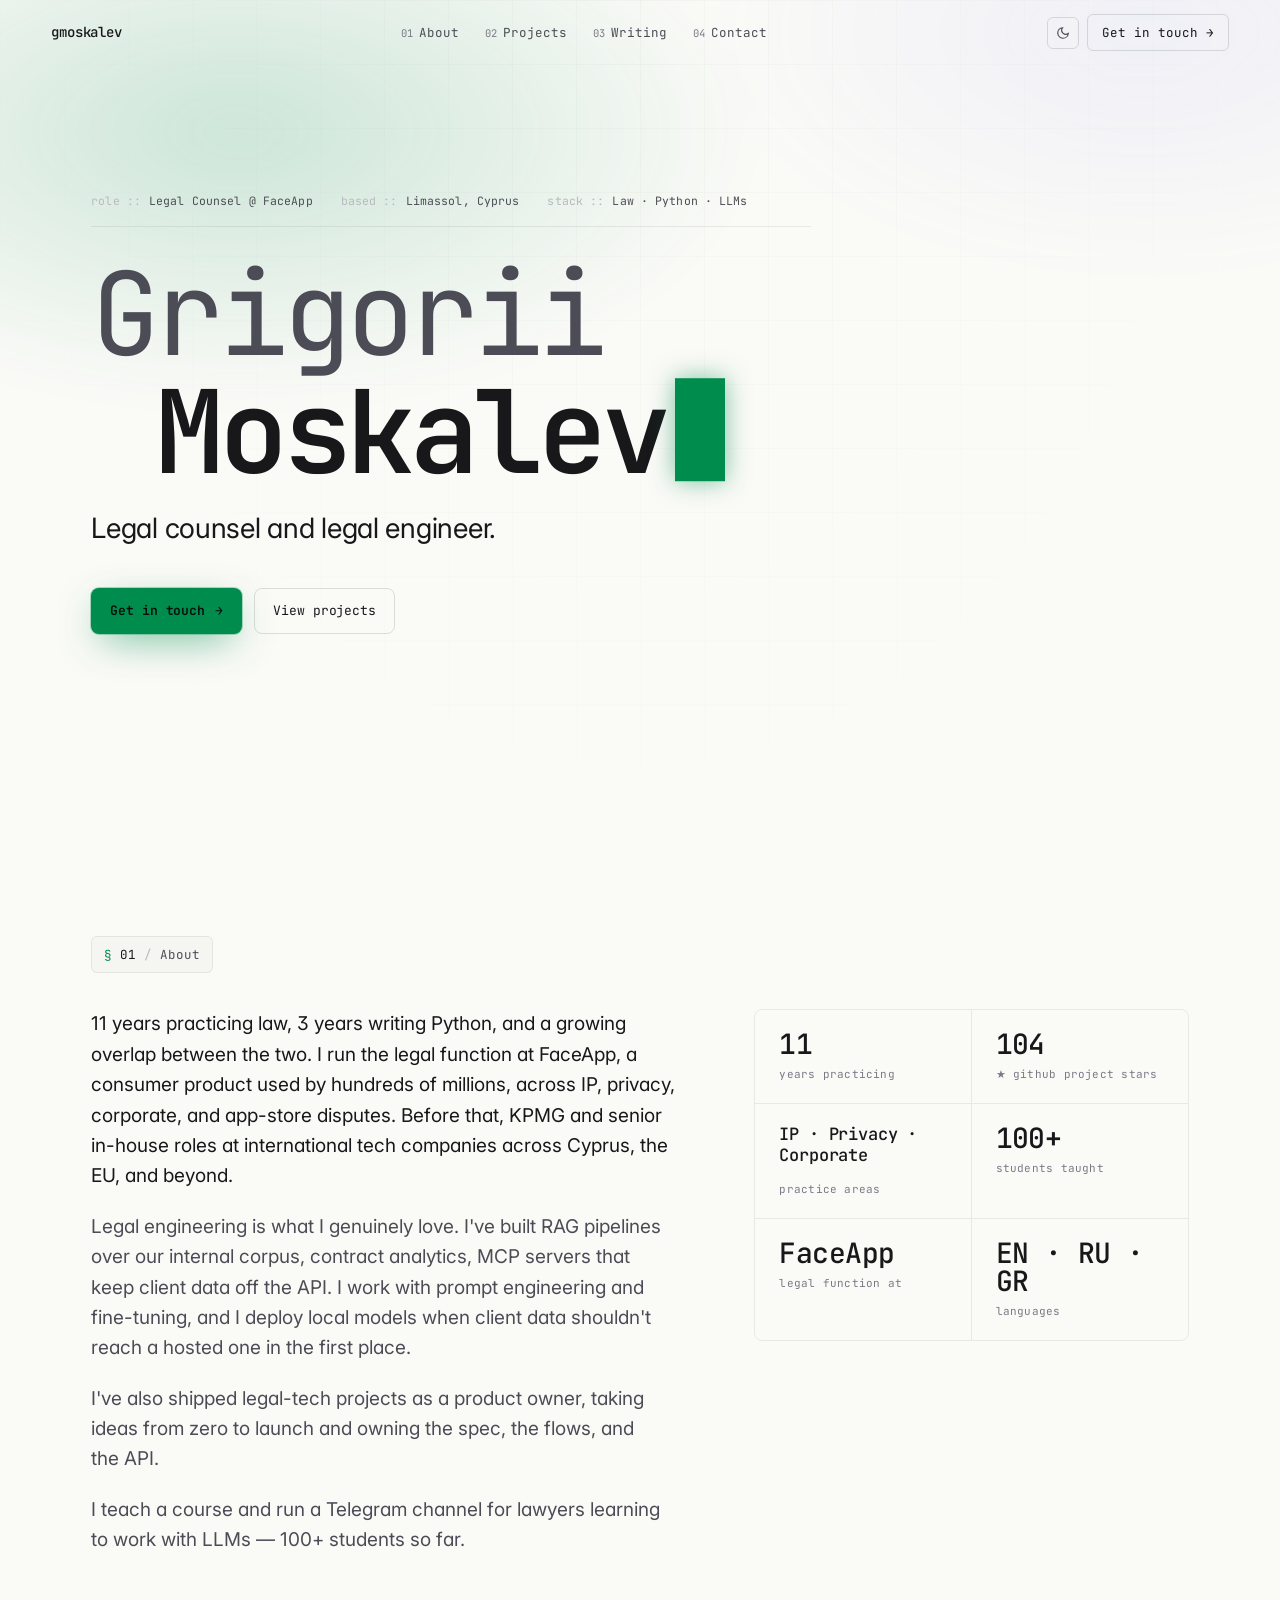
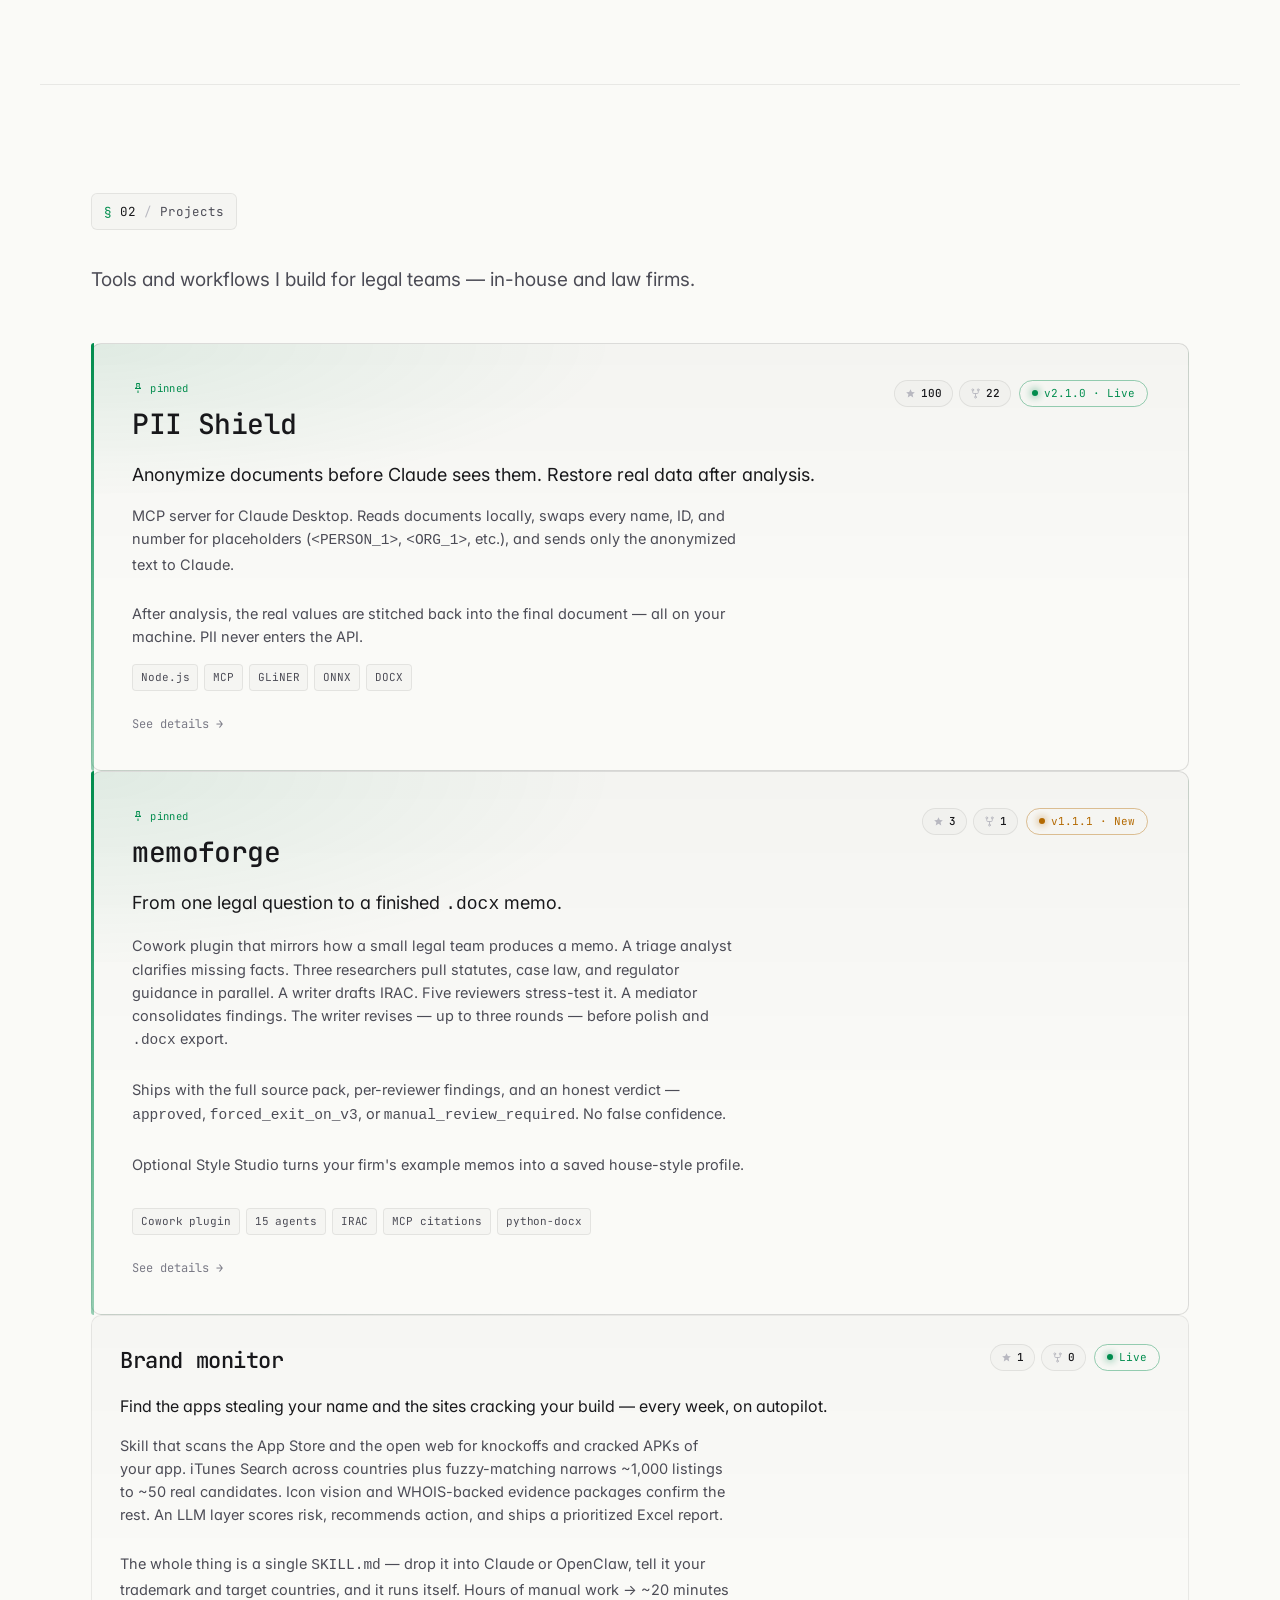
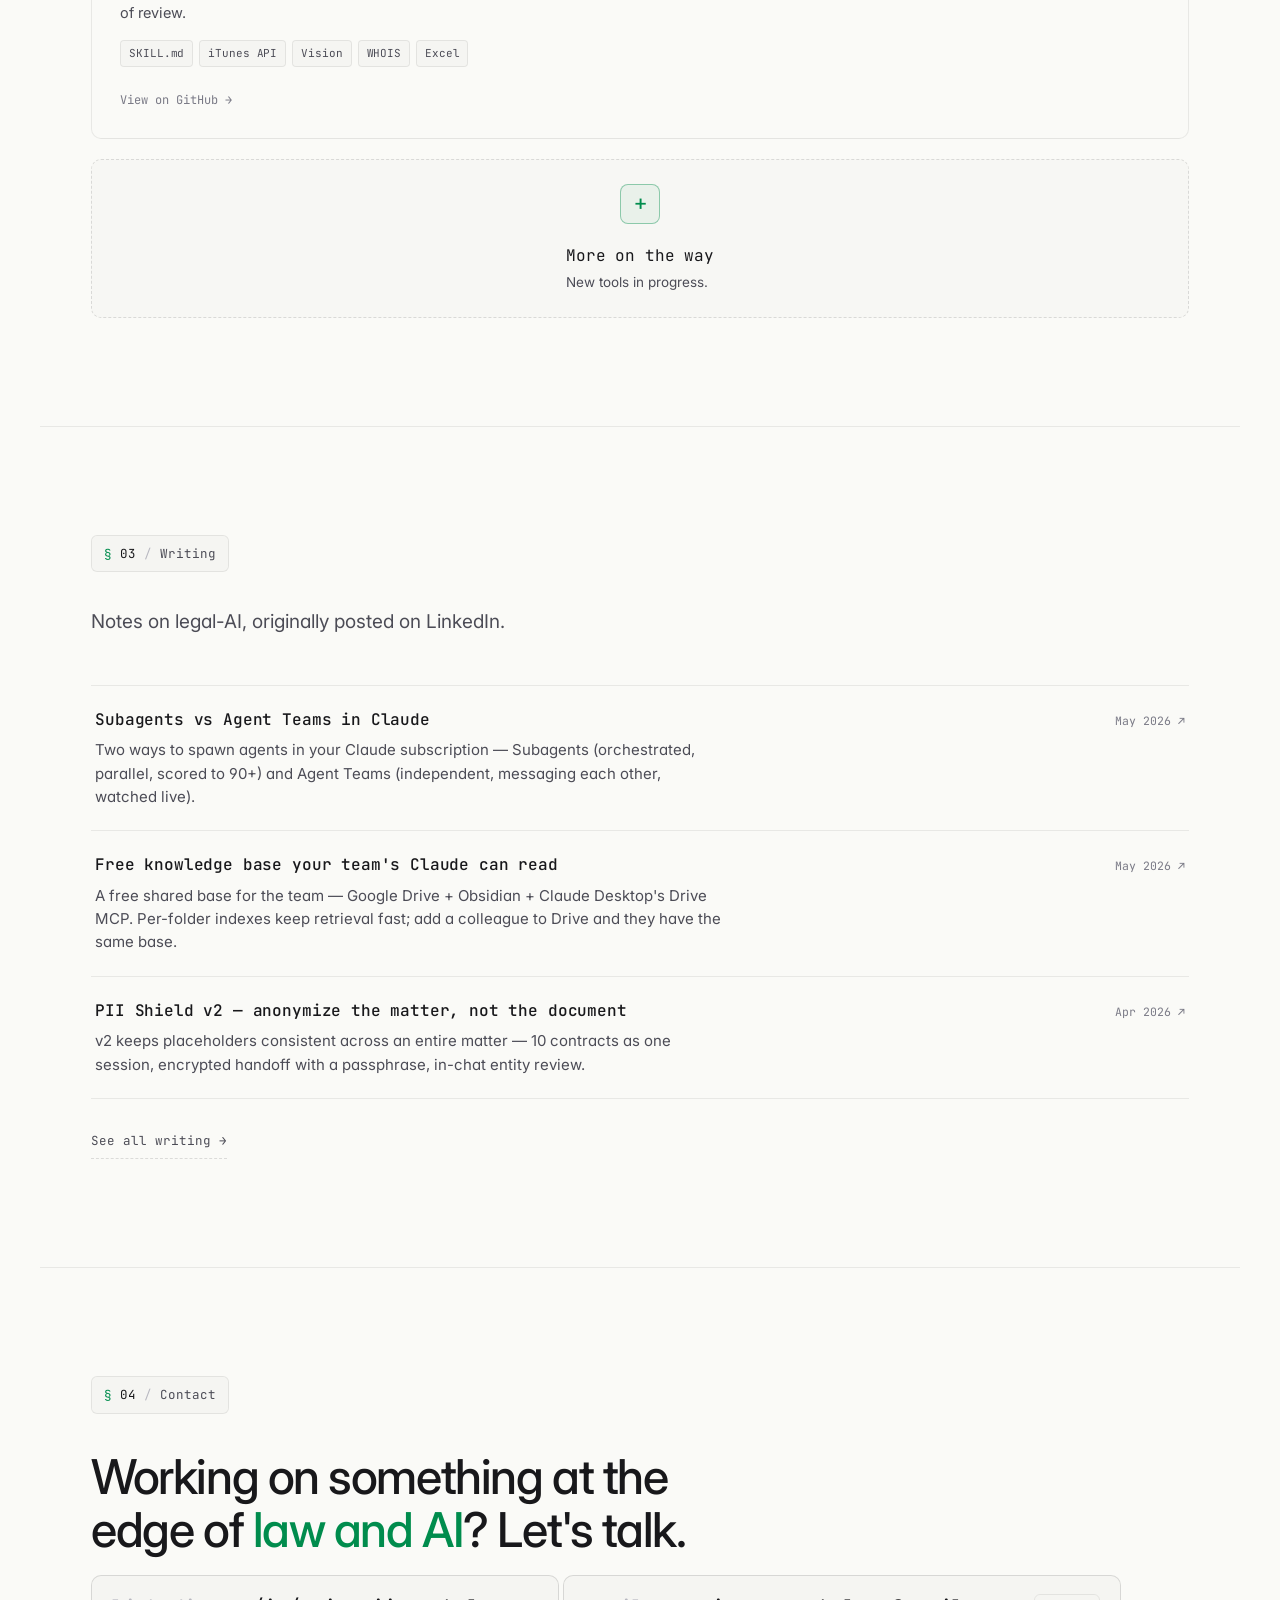
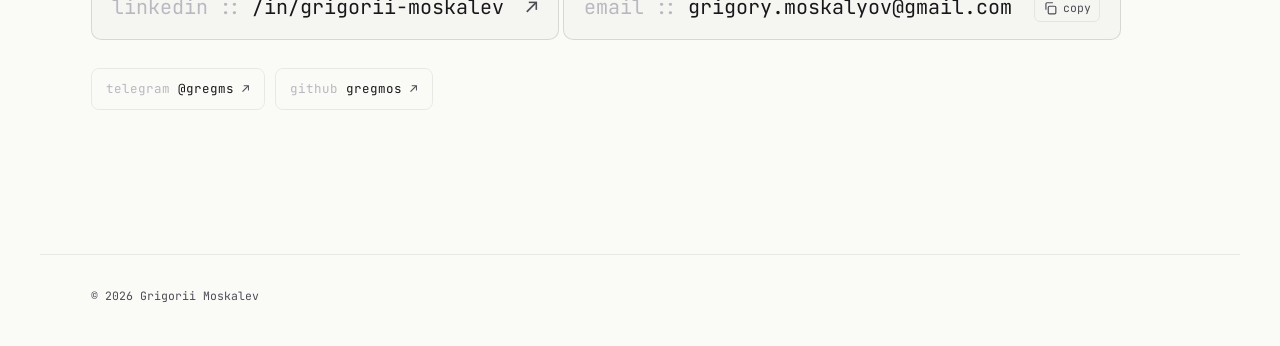
==== commit 17f5f51a: "Sync memoforge page to v1.1.1 and add walkthrough video - Bump version refs (JSON-LD softwareVersion" ====
--- a/index.html
+++ b/index.html
@@ -1221,7 +1221,7 @@
             </span>
             <span class="project__status project__status--new">
               <span class="project__status-dot" aria-hidden="true"></span>
-              v1.0.0 · New
+              v1.1.1 · New
             </span>
           </div>
         </header>
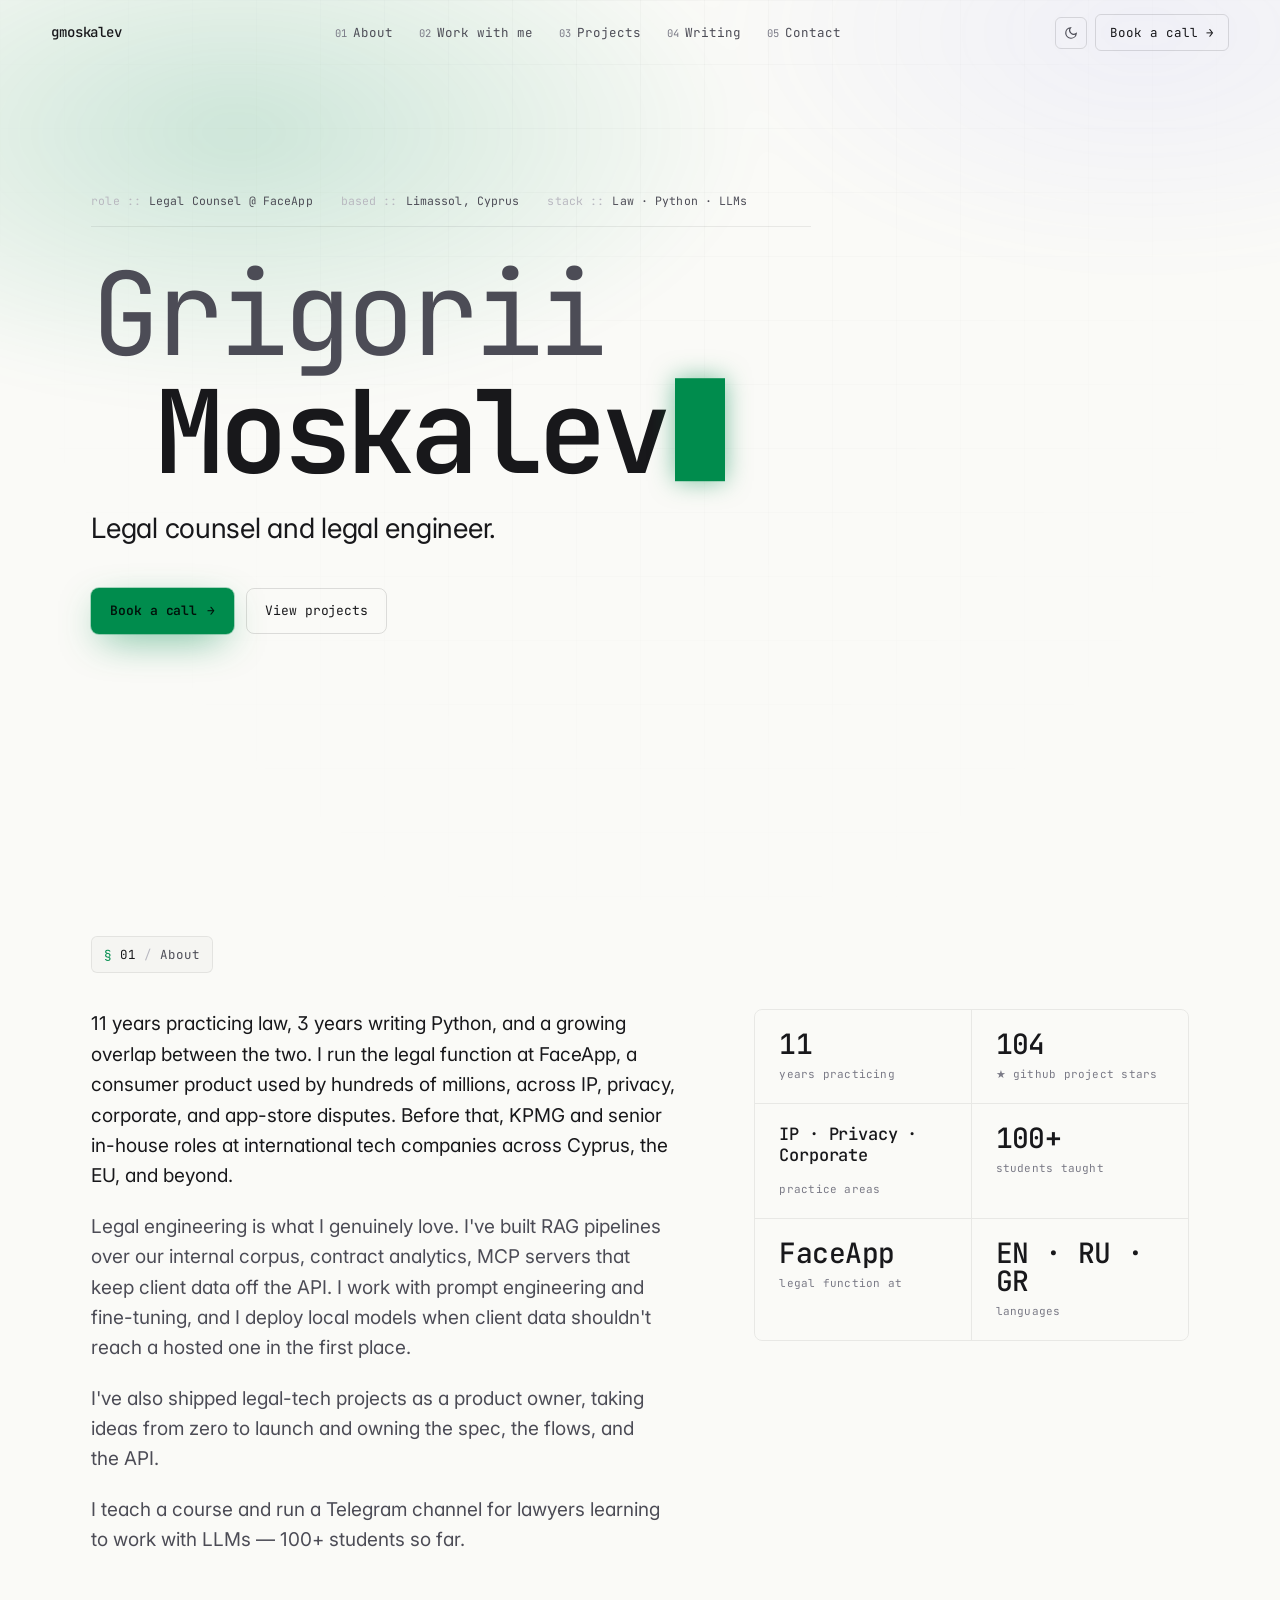
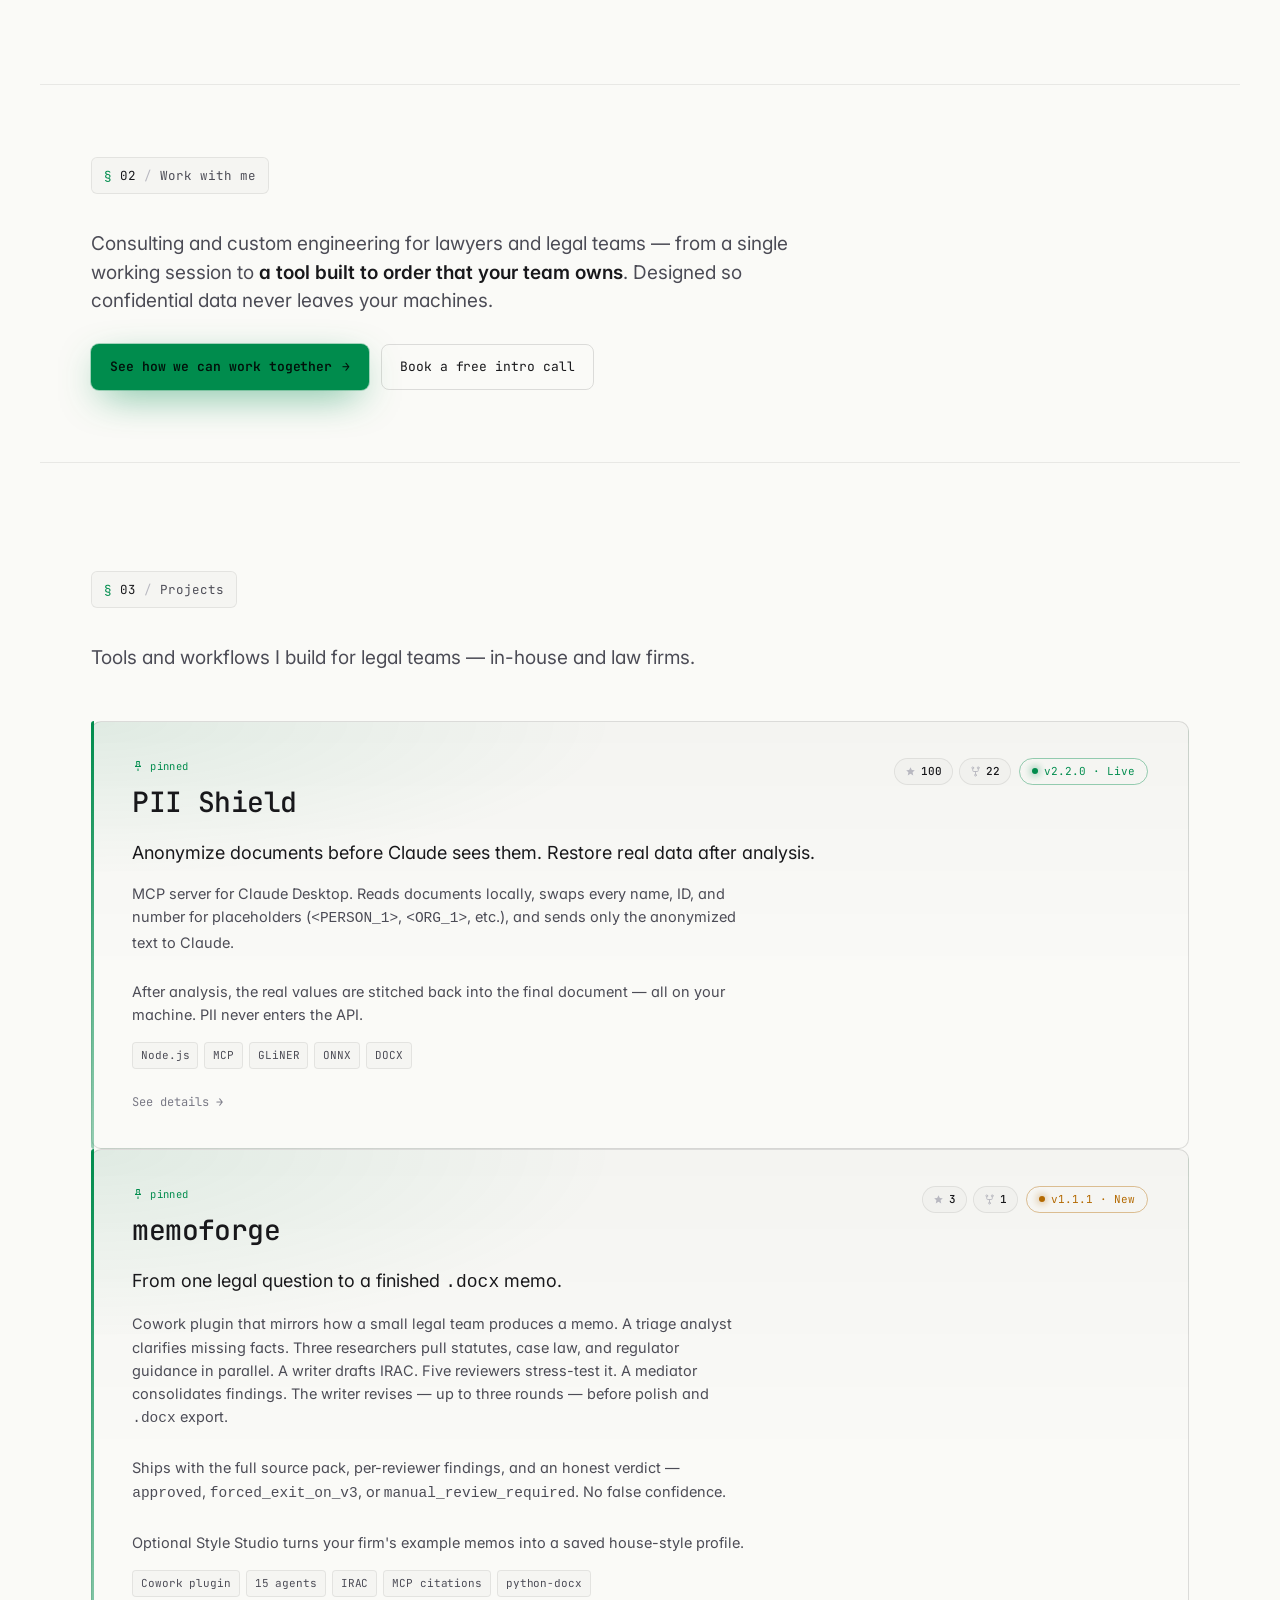
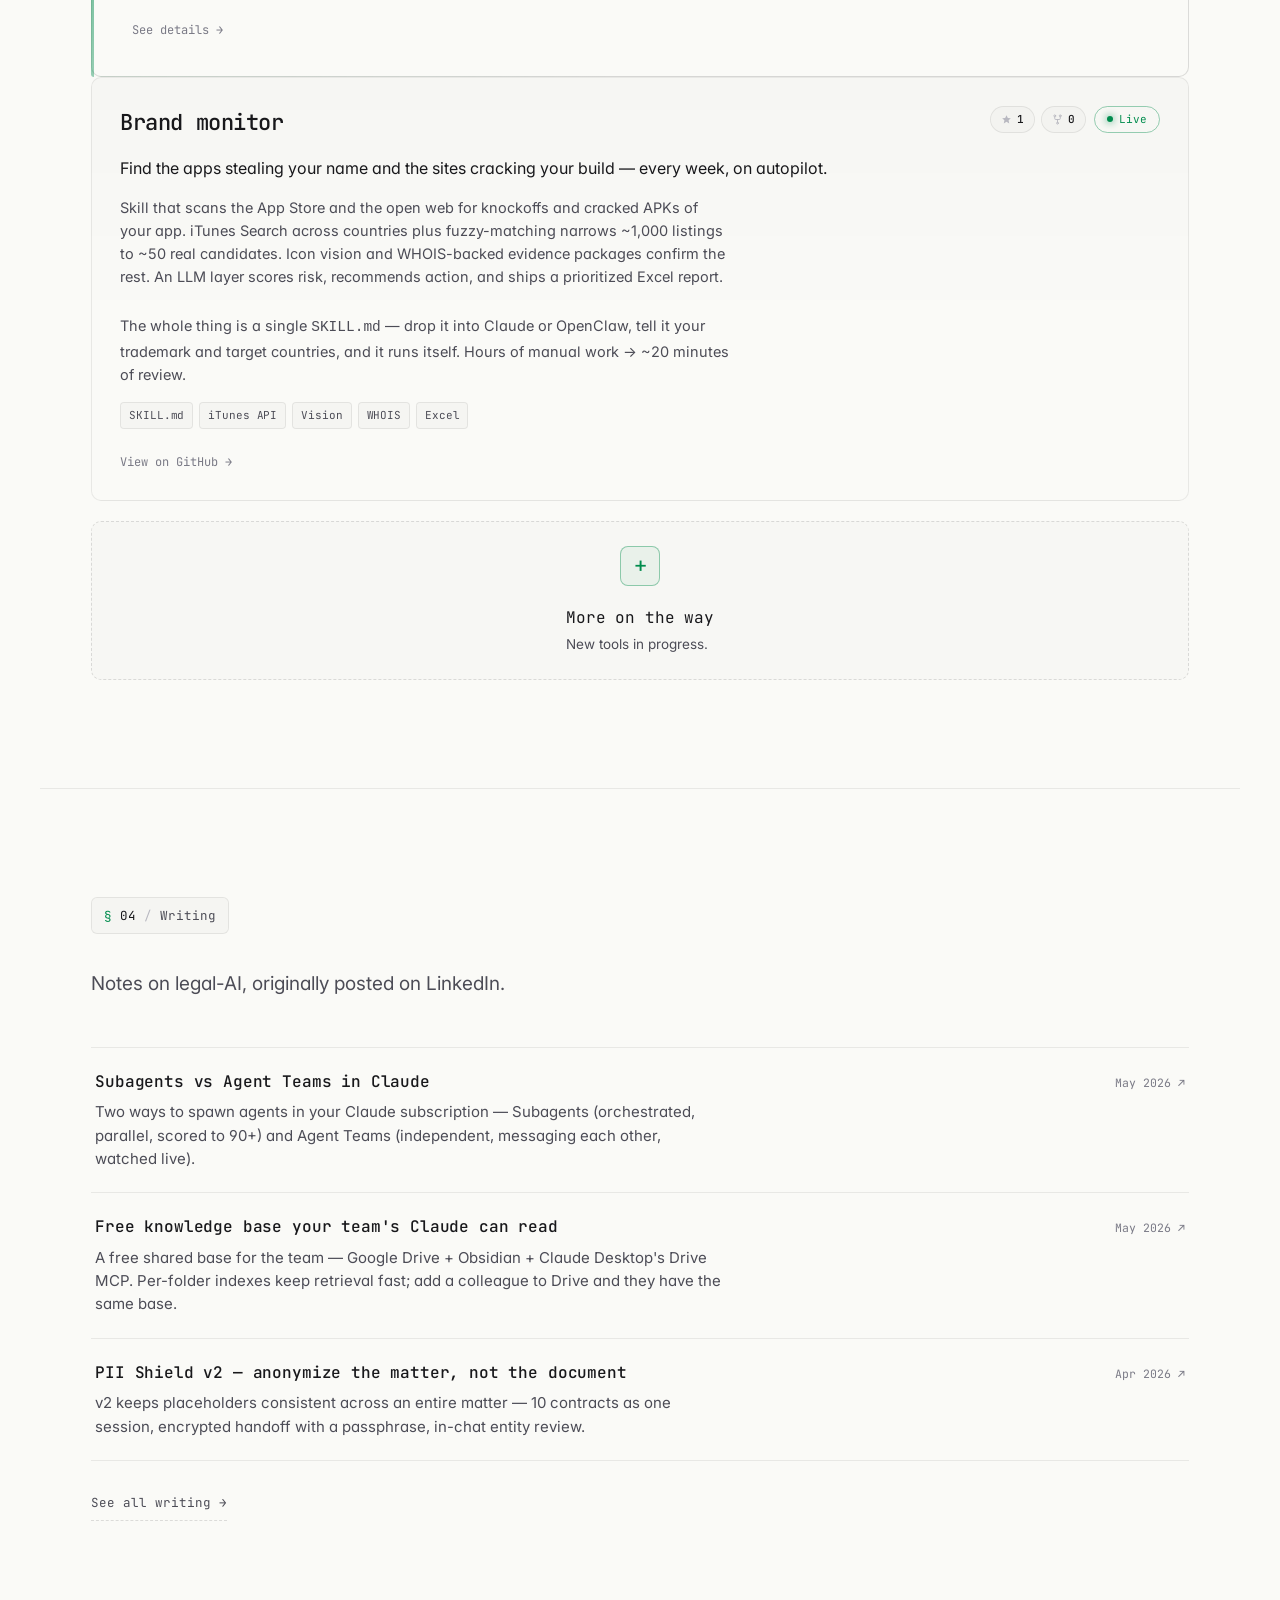
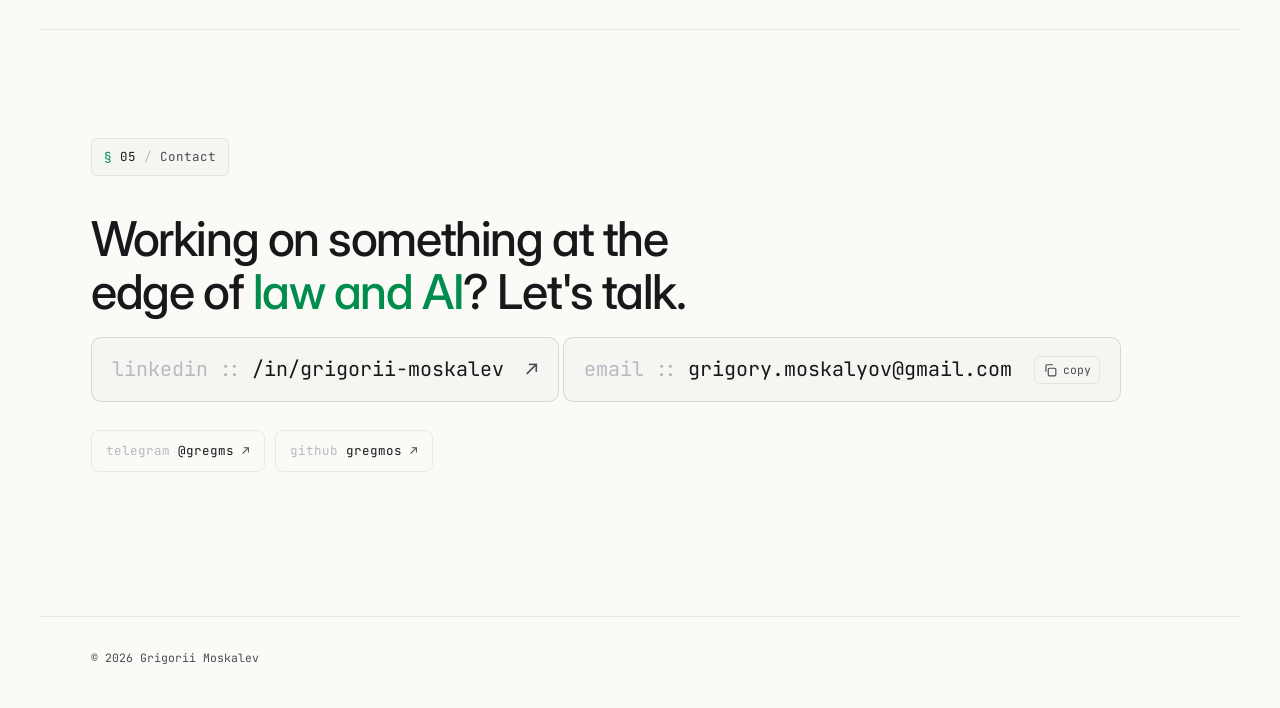
==== commit 22a73ee6: "Add Work with me page, sync PII Shield to v2.2.0, polish memoforge - New /work page: services (Solo/" ====
--- a/index.html
+++ b/index.html
@@ -11,7 +11,7 @@
   <meta property="og:description" content="Legal counsel and legal engineer. 11 years of law · 3 years of Python · Legal Counsel at FaceApp." />
   <meta property="og:url" content="https://gmoskalev.com" />
   <meta property="og:site_name" content="gmoskalev.com" />
-  <meta name="twitter:card" content="summary_large_image" />
+  <meta name="twitter:card" content="summary" />
   <meta name="twitter:title" content="Grigorii Moskalev" />
   <meta name="twitter:description" content="Legal counsel and legal engineer." />
 
@@ -587,6 +587,16 @@
 
     .accent { color: var(--accent); }
 
+    /* WORK TEASER */
+    .section--teaser { padding-block: clamp(56px, 8vh, 88px); }
+    .section--teaser .section__lede { margin-bottom: 28px; }
+    .section--teaser .section__lede strong { color: var(--fg); font-weight: 600; }
+    .teaser__cta-row { display: flex; flex-wrap: wrap; gap: 12px; }
+    @media (max-width: 560px) {
+      .teaser__cta-row { flex-direction: column; align-items: stretch; }
+      .teaser__cta-row .btn { justify-content: center; padding: 14px 18px; }
+    }
+
     /* ABOUT */
     .about__grid {
       display: grid;
@@ -1063,9 +1073,10 @@
       </a>
       <ul class="nav__links">
         <li><a href="#about" class="nav__link" data-nav="about"><span class="nav__link-num">01</span><span>About</span></a></li>
-        <li><a href="#projects" class="nav__link" data-nav="projects"><span class="nav__link-num">02</span><span>Projects</span></a></li>
-        <li><a href="#writing" class="nav__link" data-nav="writing"><span class="nav__link-num">03</span><span>Writing</span></a></li>
-        <li><a href="#contact" class="nav__link" data-nav="contact"><span class="nav__link-num">04</span><span>Contact</span></a></li>
+        <li><a href="/work" class="nav__link" data-nav="work"><span class="nav__link-num">02</span><span>Work with me</span></a></li>
+        <li><a href="#projects" class="nav__link" data-nav="projects"><span class="nav__link-num">03</span><span>Projects</span></a></li>
+        <li><a href="#writing" class="nav__link" data-nav="writing"><span class="nav__link-num">04</span><span>Writing</span></a></li>
+        <li><a href="#contact" class="nav__link" data-nav="contact"><span class="nav__link-num">05</span><span>Contact</span></a></li>
       </ul>
       <div class="nav__right">
         <button class="nav__burger" id="navBurger" type="button" aria-label="Open navigation menu" aria-expanded="false" aria-controls="navMenu">
@@ -1084,17 +1095,18 @@
             <path d="M21 12.79A9 9 0 1 1 11.21 3 7 7 0 0 0 21 12.79z"/>
           </svg>
         </button>
-        <a href="#contact" class="nav__cta">
-          <span>Get in touch</span>
+        <a href="/work#book" class="nav__cta" data-cta="nav-book">
+          <span>Book a call</span>
           <span aria-hidden="true">→</span>
         </a>
       </div>
     </div>
     <div class="nav__menu" id="navMenu" aria-hidden="true">
       <a href="#about" class="nav__link" data-nav-mobile="about"><span class="nav__link-num">01</span><span>About</span></a>
-      <a href="#projects" class="nav__link" data-nav-mobile="projects"><span class="nav__link-num">02</span><span>Projects</span></a>
-      <a href="#writing" class="nav__link" data-nav-mobile="writing"><span class="nav__link-num">03</span><span>Writing</span></a>
-      <a href="#contact" class="nav__link" data-nav-mobile="contact"><span class="nav__link-num">04</span><span>Contact</span></a>
+      <a href="/work" class="nav__link" data-nav-mobile="work"><span class="nav__link-num">02</span><span>Work with me</span></a>
+      <a href="#projects" class="nav__link" data-nav-mobile="projects"><span class="nav__link-num">03</span><span>Projects</span></a>
+      <a href="#writing" class="nav__link" data-nav-mobile="writing"><span class="nav__link-num">04</span><span>Writing</span></a>
+      <a href="#contact" class="nav__link" data-nav-mobile="contact"><span class="nav__link-num">05</span><span>Contact</span></a>
     </div>
   </nav>
 
@@ -1116,8 +1128,8 @@
       <p class="hero__tagline">Legal counsel and legal engineer.</p>
 
       <div class="hero__cta-row">
-        <a href="#contact" class="btn btn--primary">
-          <span>Get in touch</span>
+        <a href="/work#book" class="btn btn--primary" data-cta="hero-book">
+          <span>Book a call</span>
           <span aria-hidden="true">→</span>
         </a>
         <a href="#projects" class="btn btn--ghost">
@@ -1151,10 +1163,29 @@
       </div>
     </section>
 
+    <section id="work" class="section section--teaser">
+      <div class="section-label">
+        <span class="section-label__sigil">§</span>
+        <span class="section-label__num">02</span>
+        <span class="section-label__slash">/</span>
+        <span class="section-label__title">Work with me</span>
+      </div>
+      <p class="section__lede">Consulting and custom engineering for lawyers and legal teams — from a single working session to <strong>a tool built to order that your team owns</strong>. Designed so confidential data never leaves your machines.</p>
+      <div class="teaser__cta-row">
+        <a href="/work" class="btn btn--primary" data-cta="teaser-work">
+          <span>See how we can work together</span>
+          <span aria-hidden="true">→</span>
+        </a>
+        <a href="/work#book" class="btn btn--ghost" data-cta="teaser-book">
+          <span>Book a free intro call</span>
+        </a>
+      </div>
+    </section>
+
     <section id="projects" class="section">
       <div class="section-label">
         <span class="section-label__sigil">§</span>
-        <span class="section-label__num">02</span>
+        <span class="section-label__num">03</span>
         <span class="section-label__slash">/</span>
         <span class="section-label__title">Projects</span>
       </div>
@@ -1182,7 +1213,7 @@
             </span>
             <span class="project__status project__status--live">
               <span class="project__status-dot" aria-hidden="true"></span>
-              v2.1.0 · Live
+              v2.2.0 · Live
             </span>
           </div>
         </header>
@@ -1228,7 +1259,7 @@
         <p class="project__tagline">From one legal question to a finished <code>.docx</code> memo.</p>
         <p class="project__desc">Cowork plugin that mirrors how a small legal team produces a memo. A triage analyst clarifies missing facts. Three researchers pull statutes, case law, and regulator guidance in parallel. A writer drafts IRAC. Five reviewers stress-test it. A mediator consolidates findings. The writer revises — up to three rounds — before polish and <code>.docx</code> export.</p>
         <p class="project__desc">Ships with the full source pack, per-reviewer findings, and an honest verdict — <code>approved</code>, <code>forced_exit_on_v3</code>, or <code>manual_review_required</code>. No false confidence.</p>
-        <p class="project__desc">Optional Style Studio turns your firm's example memos into a saved house-style profile.</p></p>
+        <p class="project__desc">Optional Style Studio turns your firm's example memos into a saved house-style profile.</p>
         <ul class="project__stack">
           <li class="tag tag--mono">Cowork plugin</li>
           <li class="tag tag--mono">15 agents</li>
@@ -1286,7 +1317,7 @@
     <section id="writing" class="section">
       <div class="section-label">
         <span class="section-label__sigil">§</span>
-        <span class="section-label__num">03</span>
+        <span class="section-label__num">04</span>
         <span class="section-label__slash">/</span>
         <span class="section-label__title">Writing</span>
       </div>
@@ -1327,7 +1358,7 @@
     <section id="contact" class="section section--contact">
       <div class="section-label">
         <span class="section-label__sigil">§</span>
-        <span class="section-label__num">04</span>
+        <span class="section-label__num">05</span>
         <span class="section-label__slash">/</span>
         <span class="section-label__title">Contact</span>
       </div>
@@ -1428,7 +1459,7 @@
       window.addEventListener('scroll', onScroll, { passive: true });
 
       var navLinks = document.querySelectorAll('.nav__link');
-      var sectionIds = ['hero', 'about', 'projects', 'writing', 'contact'];
+      var sectionIds = ['hero', 'about', 'work', 'projects', 'writing', 'contact'];
       var sectionEls = sectionIds.map(function (id) { return document.getElementById(id); }).filter(Boolean);
       var navObserver = new IntersectionObserver(
         function (entries) {
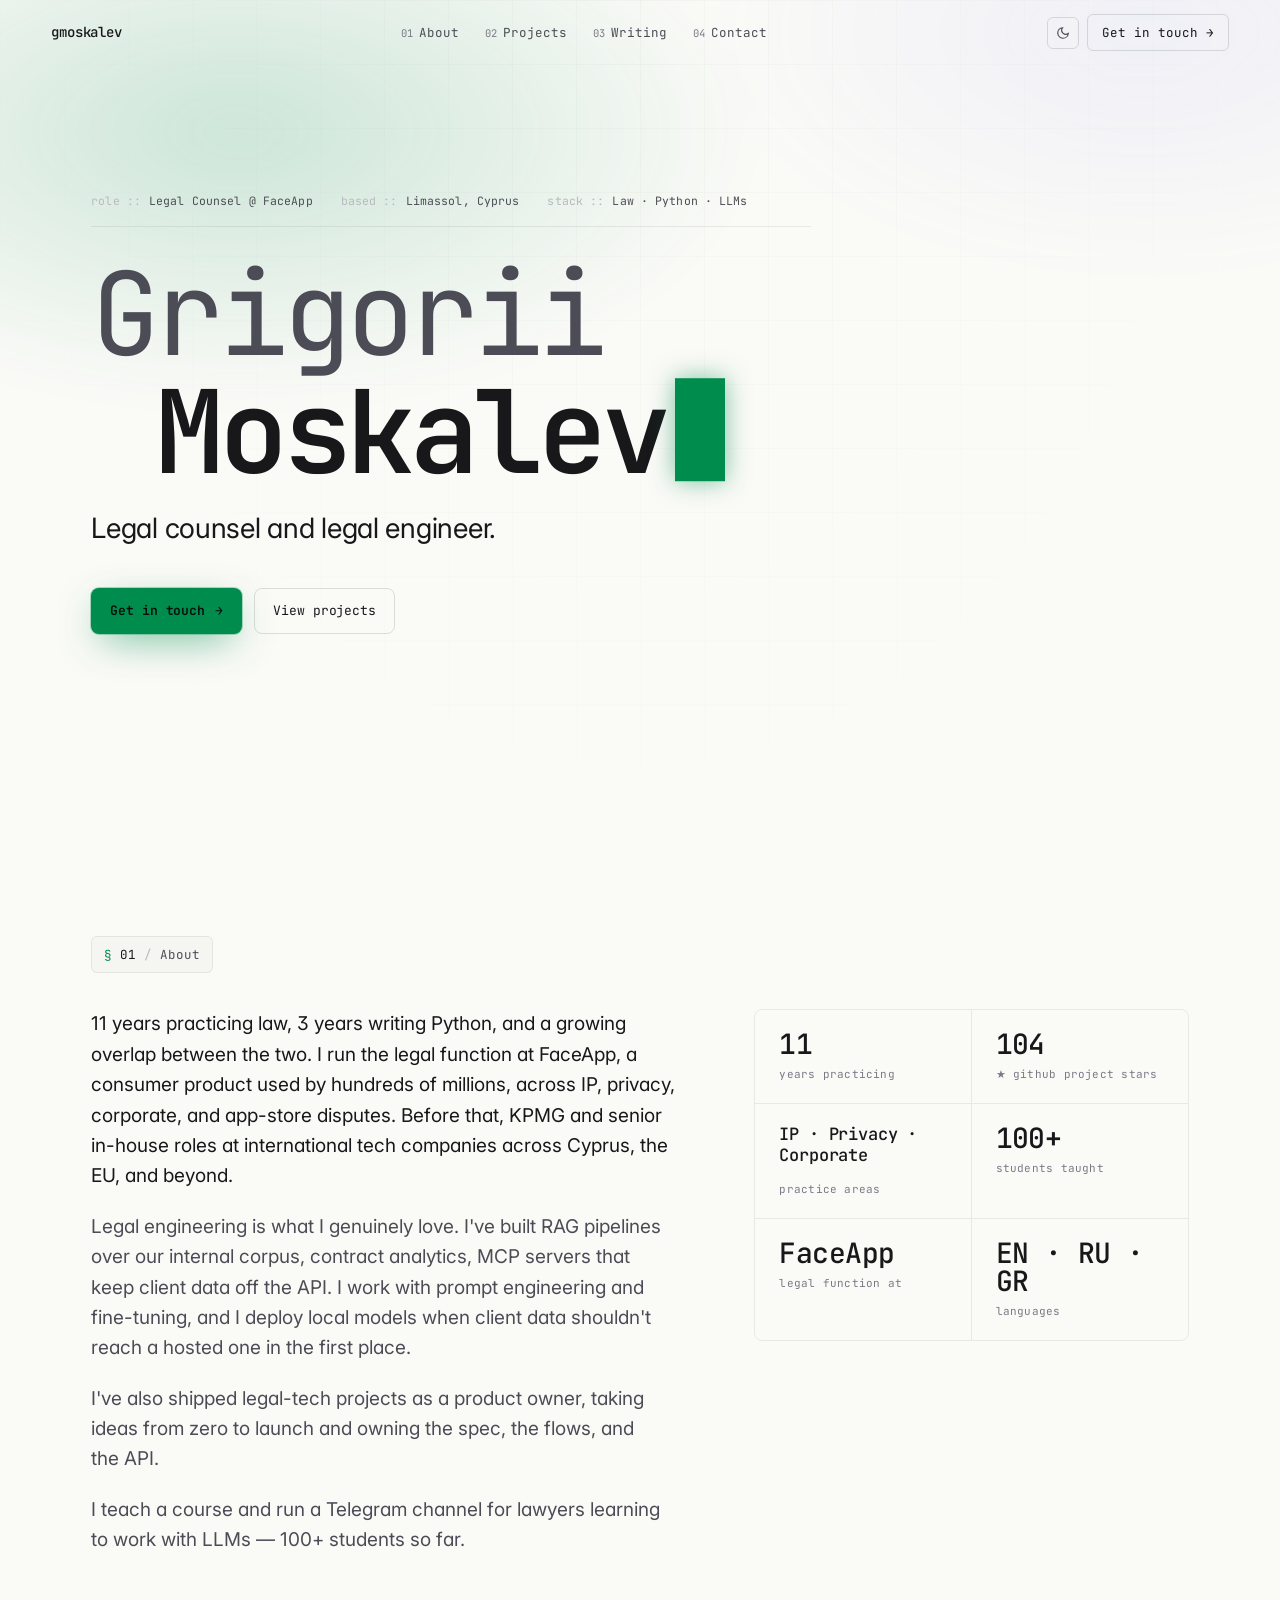
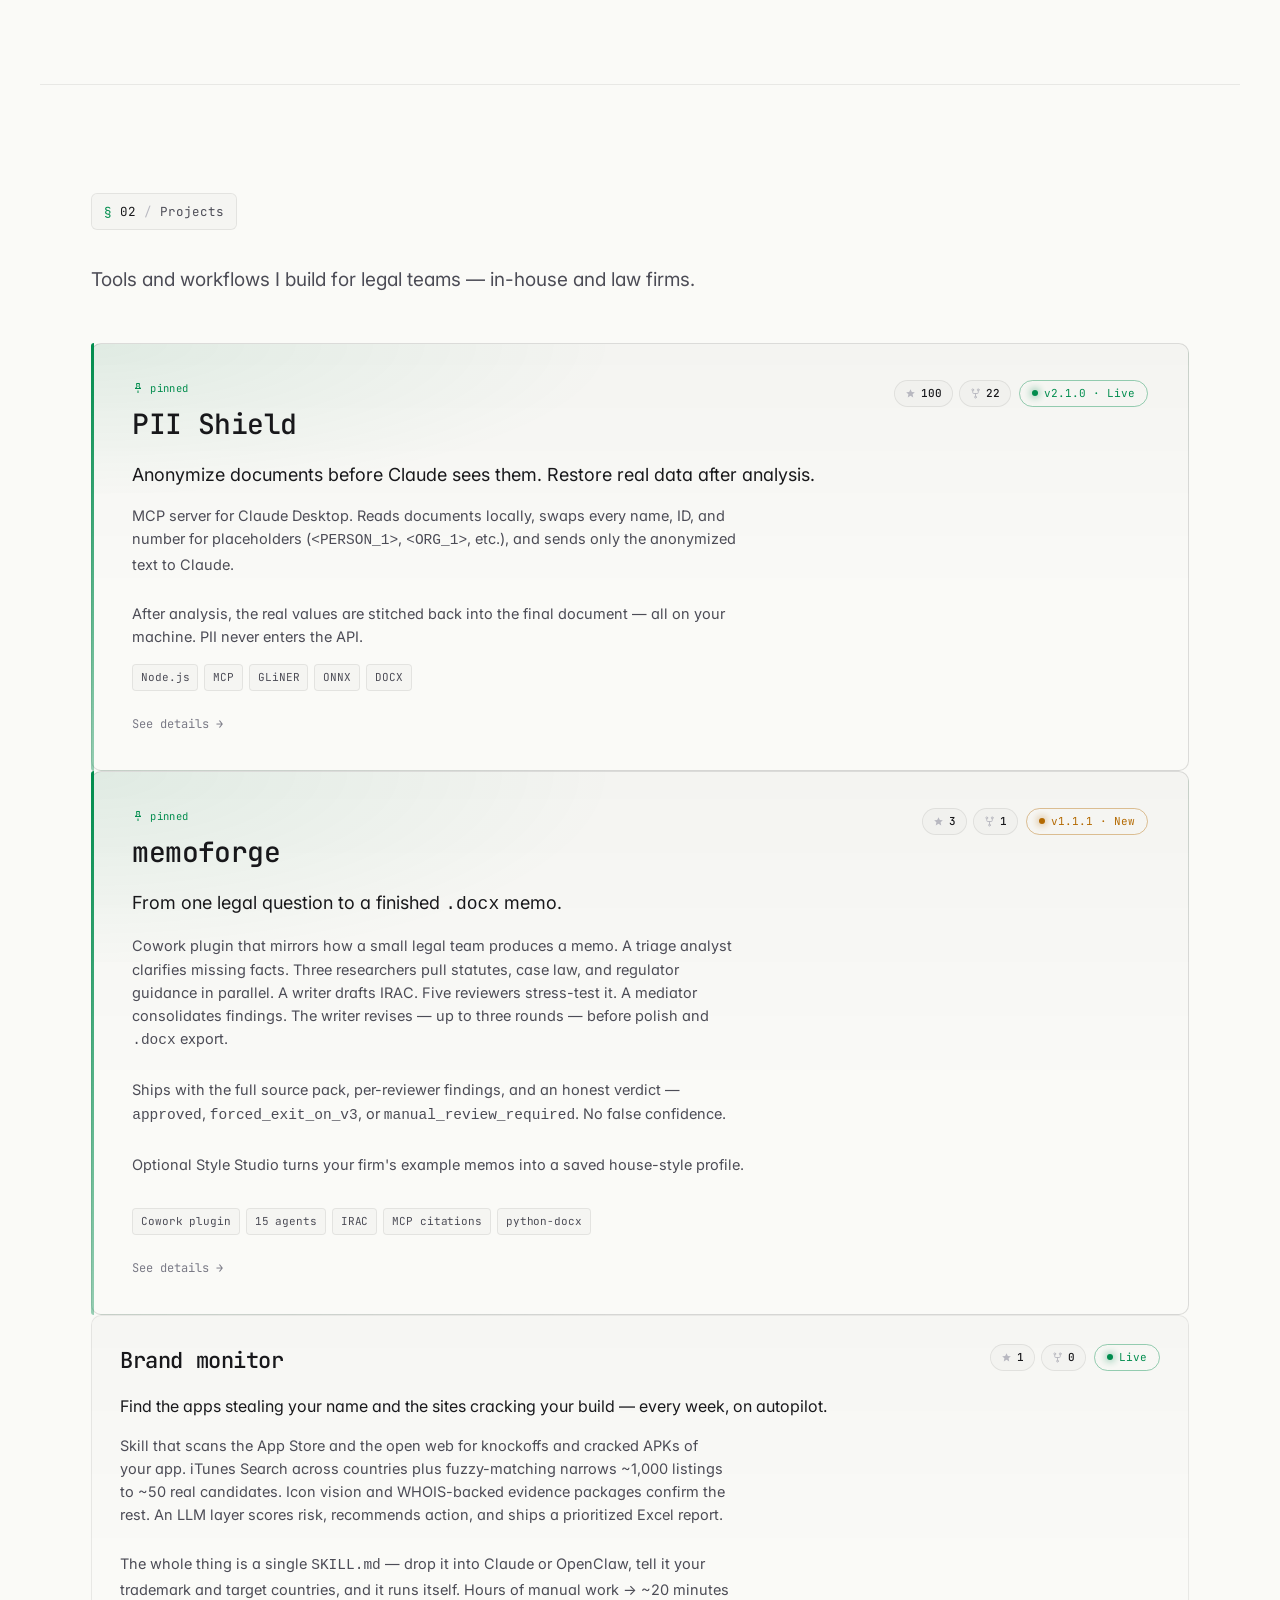
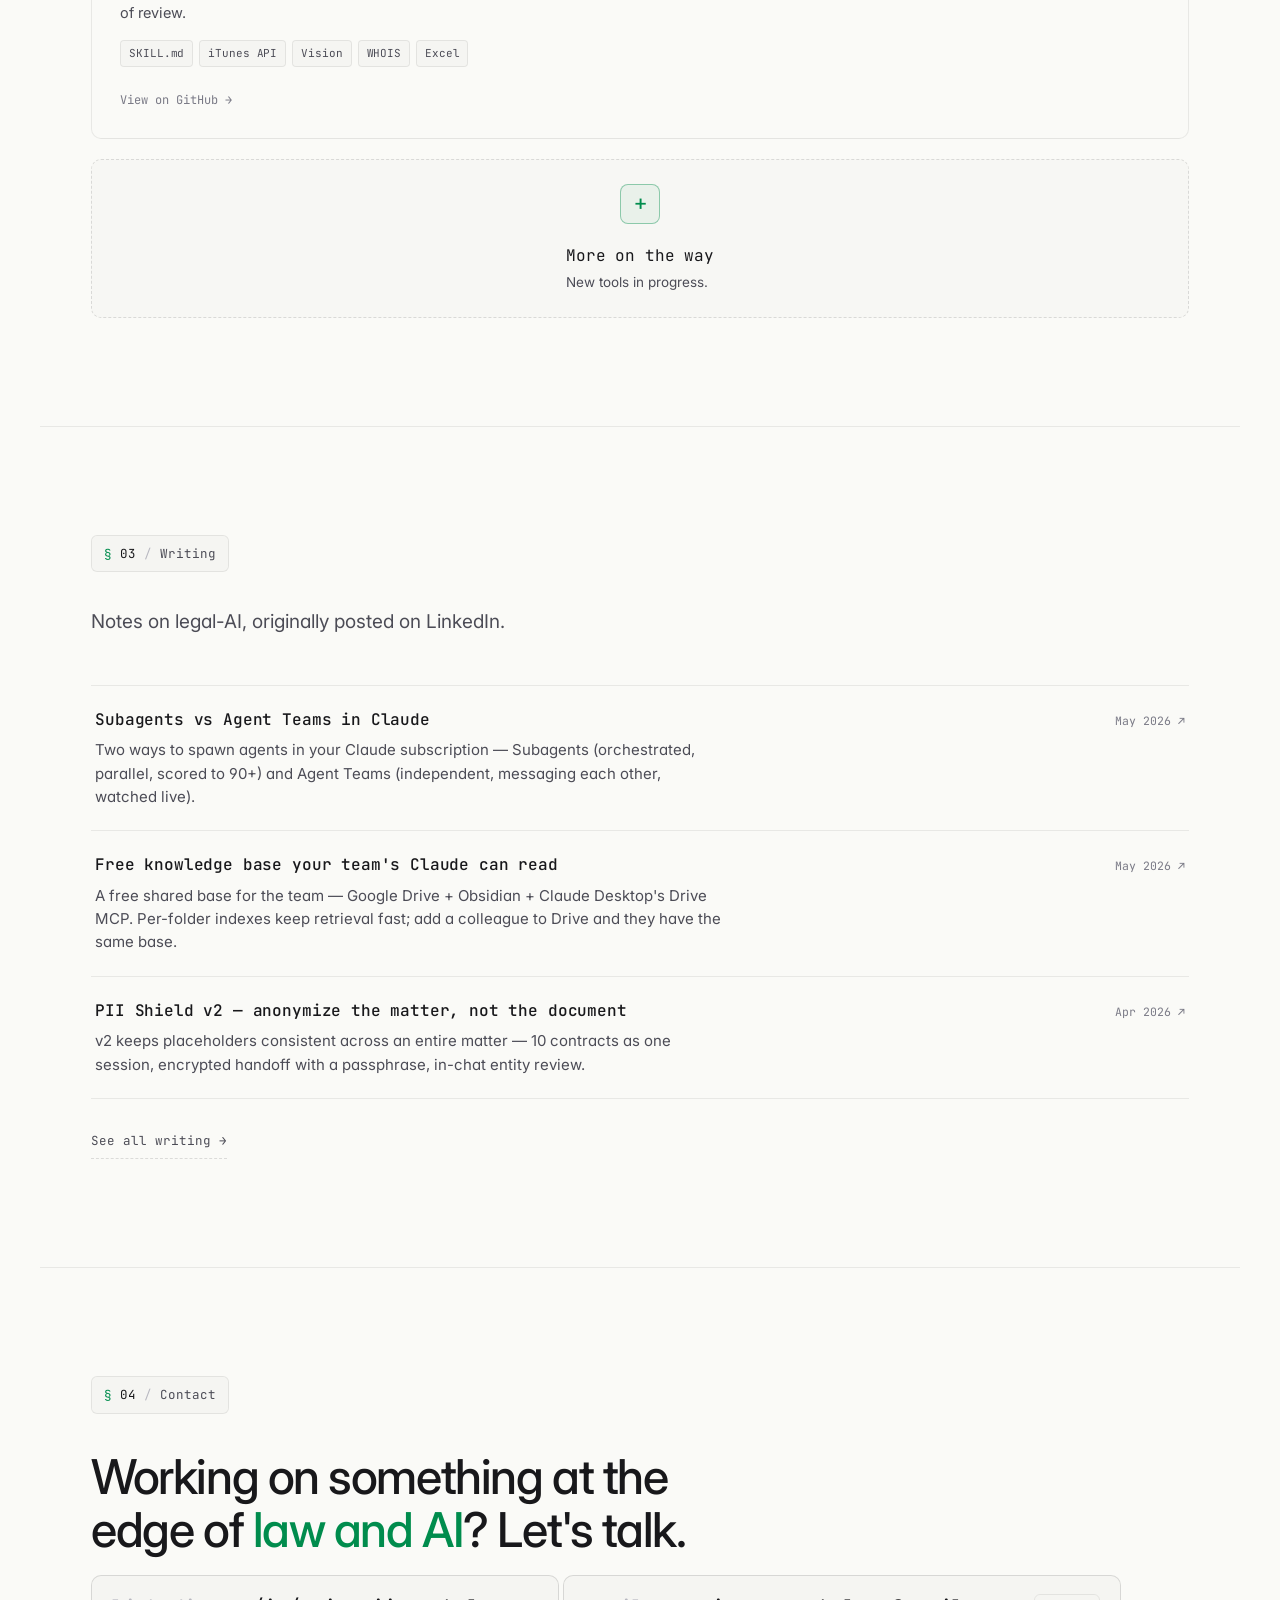
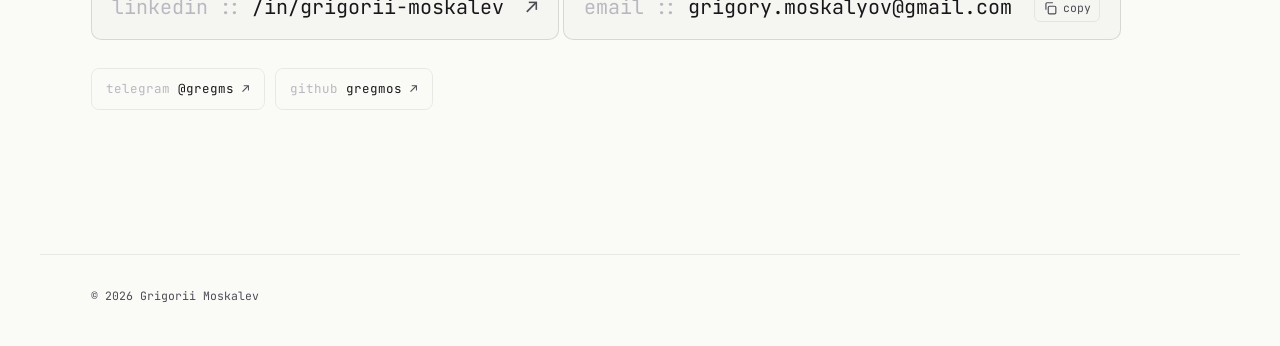
==== commit d722fb19: "Revert "Add Work with me page, sync PII Shield to v2.2.0, polish memoforge" This reverts commit 22a7" ====
--- a/index.html
+++ b/index.html
@@ -11,7 +11,7 @@
   <meta property="og:description" content="Legal counsel and legal engineer. 11 years of law · 3 years of Python · Legal Counsel at FaceApp." />
   <meta property="og:url" content="https://gmoskalev.com" />
   <meta property="og:site_name" content="gmoskalev.com" />
-  <meta name="twitter:card" content="summary" />
+  <meta name="twitter:card" content="summary_large_image" />
   <meta name="twitter:title" content="Grigorii Moskalev" />
   <meta name="twitter:description" content="Legal counsel and legal engineer." />
 
@@ -587,16 +587,6 @@
 
     .accent { color: var(--accent); }
 
-    /* WORK TEASER */
-    .section--teaser { padding-block: clamp(56px, 8vh, 88px); }
-    .section--teaser .section__lede { margin-bottom: 28px; }
-    .section--teaser .section__lede strong { color: var(--fg); font-weight: 600; }
-    .teaser__cta-row { display: flex; flex-wrap: wrap; gap: 12px; }
-    @media (max-width: 560px) {
-      .teaser__cta-row { flex-direction: column; align-items: stretch; }
-      .teaser__cta-row .btn { justify-content: center; padding: 14px 18px; }
-    }
-
     /* ABOUT */
     .about__grid {
       display: grid;
@@ -1073,10 +1063,9 @@
       </a>
       <ul class="nav__links">
         <li><a href="#about" class="nav__link" data-nav="about"><span class="nav__link-num">01</span><span>About</span></a></li>
-        <li><a href="/work" class="nav__link" data-nav="work"><span class="nav__link-num">02</span><span>Work with me</span></a></li>
-        <li><a href="#projects" class="nav__link" data-nav="projects"><span class="nav__link-num">03</span><span>Projects</span></a></li>
-        <li><a href="#writing" class="nav__link" data-nav="writing"><span class="nav__link-num">04</span><span>Writing</span></a></li>
-        <li><a href="#contact" class="nav__link" data-nav="contact"><span class="nav__link-num">05</span><span>Contact</span></a></li>
+        <li><a href="#projects" class="nav__link" data-nav="projects"><span class="nav__link-num">02</span><span>Projects</span></a></li>
+        <li><a href="#writing" class="nav__link" data-nav="writing"><span class="nav__link-num">03</span><span>Writing</span></a></li>
+        <li><a href="#contact" class="nav__link" data-nav="contact"><span class="nav__link-num">04</span><span>Contact</span></a></li>
       </ul>
       <div class="nav__right">
         <button class="nav__burger" id="navBurger" type="button" aria-label="Open navigation menu" aria-expanded="false" aria-controls="navMenu">
@@ -1095,18 +1084,17 @@
             <path d="M21 12.79A9 9 0 1 1 11.21 3 7 7 0 0 0 21 12.79z"/>
           </svg>
         </button>
-        <a href="/work#book" class="nav__cta" data-cta="nav-book">
-          <span>Book a call</span>
+        <a href="#contact" class="nav__cta">
+          <span>Get in touch</span>
           <span aria-hidden="true">→</span>
         </a>
       </div>
     </div>
     <div class="nav__menu" id="navMenu" aria-hidden="true">
       <a href="#about" class="nav__link" data-nav-mobile="about"><span class="nav__link-num">01</span><span>About</span></a>
-      <a href="/work" class="nav__link" data-nav-mobile="work"><span class="nav__link-num">02</span><span>Work with me</span></a>
-      <a href="#projects" class="nav__link" data-nav-mobile="projects"><span class="nav__link-num">03</span><span>Projects</span></a>
-      <a href="#writing" class="nav__link" data-nav-mobile="writing"><span class="nav__link-num">04</span><span>Writing</span></a>
-      <a href="#contact" class="nav__link" data-nav-mobile="contact"><span class="nav__link-num">05</span><span>Contact</span></a>
+      <a href="#projects" class="nav__link" data-nav-mobile="projects"><span class="nav__link-num">02</span><span>Projects</span></a>
+      <a href="#writing" class="nav__link" data-nav-mobile="writing"><span class="nav__link-num">03</span><span>Writing</span></a>
+      <a href="#contact" class="nav__link" data-nav-mobile="contact"><span class="nav__link-num">04</span><span>Contact</span></a>
     </div>
   </nav>
 
@@ -1128,8 +1116,8 @@
       <p class="hero__tagline">Legal counsel and legal engineer.</p>
 
       <div class="hero__cta-row">
-        <a href="/work#book" class="btn btn--primary" data-cta="hero-book">
-          <span>Book a call</span>
+        <a href="#contact" class="btn btn--primary">
+          <span>Get in touch</span>
           <span aria-hidden="true">→</span>
         </a>
         <a href="#projects" class="btn btn--ghost">
@@ -1163,29 +1151,10 @@
       </div>
     </section>
 
-    <section id="work" class="section section--teaser">
+    <section id="projects" class="section">
       <div class="section-label">
         <span class="section-label__sigil">§</span>
         <span class="section-label__num">02</span>
-        <span class="section-label__slash">/</span>
-        <span class="section-label__title">Work with me</span>
-      </div>
-      <p class="section__lede">Consulting and custom engineering for lawyers and legal teams — from a single working session to <strong>a tool built to order that your team owns</strong>. Designed so confidential data never leaves your machines.</p>
-      <div class="teaser__cta-row">
-        <a href="/work" class="btn btn--primary" data-cta="teaser-work">
-          <span>See how we can work together</span>
-          <span aria-hidden="true">→</span>
-        </a>
-        <a href="/work#book" class="btn btn--ghost" data-cta="teaser-book">
-          <span>Book a free intro call</span>
-        </a>
-      </div>
-    </section>
-
-    <section id="projects" class="section">
-      <div class="section-label">
-        <span class="section-label__sigil">§</span>
-        <span class="section-label__num">03</span>
         <span class="section-label__slash">/</span>
         <span class="section-label__title">Projects</span>
       </div>
@@ -1213,7 +1182,7 @@
             </span>
             <span class="project__status project__status--live">
               <span class="project__status-dot" aria-hidden="true"></span>
-              v2.2.0 · Live
+              v2.1.0 · Live
             </span>
           </div>
         </header>
@@ -1259,7 +1228,7 @@
         <p class="project__tagline">From one legal question to a finished <code>.docx</code> memo.</p>
         <p class="project__desc">Cowork plugin that mirrors how a small legal team produces a memo. A triage analyst clarifies missing facts. Three researchers pull statutes, case law, and regulator guidance in parallel. A writer drafts IRAC. Five reviewers stress-test it. A mediator consolidates findings. The writer revises — up to three rounds — before polish and <code>.docx</code> export.</p>
         <p class="project__desc">Ships with the full source pack, per-reviewer findings, and an honest verdict — <code>approved</code>, <code>forced_exit_on_v3</code>, or <code>manual_review_required</code>. No false confidence.</p>
-        <p class="project__desc">Optional Style Studio turns your firm's example memos into a saved house-style profile.</p>
+        <p class="project__desc">Optional Style Studio turns your firm's example memos into a saved house-style profile.</p></p>
         <ul class="project__stack">
           <li class="tag tag--mono">Cowork plugin</li>
           <li class="tag tag--mono">15 agents</li>
@@ -1317,7 +1286,7 @@
     <section id="writing" class="section">
       <div class="section-label">
         <span class="section-label__sigil">§</span>
-        <span class="section-label__num">04</span>
+        <span class="section-label__num">03</span>
         <span class="section-label__slash">/</span>
         <span class="section-label__title">Writing</span>
       </div>
@@ -1358,7 +1327,7 @@
     <section id="contact" class="section section--contact">
       <div class="section-label">
         <span class="section-label__sigil">§</span>
-        <span class="section-label__num">05</span>
+        <span class="section-label__num">04</span>
         <span class="section-label__slash">/</span>
         <span class="section-label__title">Contact</span>
       </div>
@@ -1459,7 +1428,7 @@
       window.addEventListener('scroll', onScroll, { passive: true });
 
       var navLinks = document.querySelectorAll('.nav__link');
-      var sectionIds = ['hero', 'about', 'work', 'projects', 'writing', 'contact'];
+      var sectionIds = ['hero', 'about', 'projects', 'writing', 'contact'];
       var sectionEls = sectionIds.map(function (id) { return document.getElementById(id); }).filter(Boolean);
       var navObserver = new IntersectionObserver(
         function (entries) {
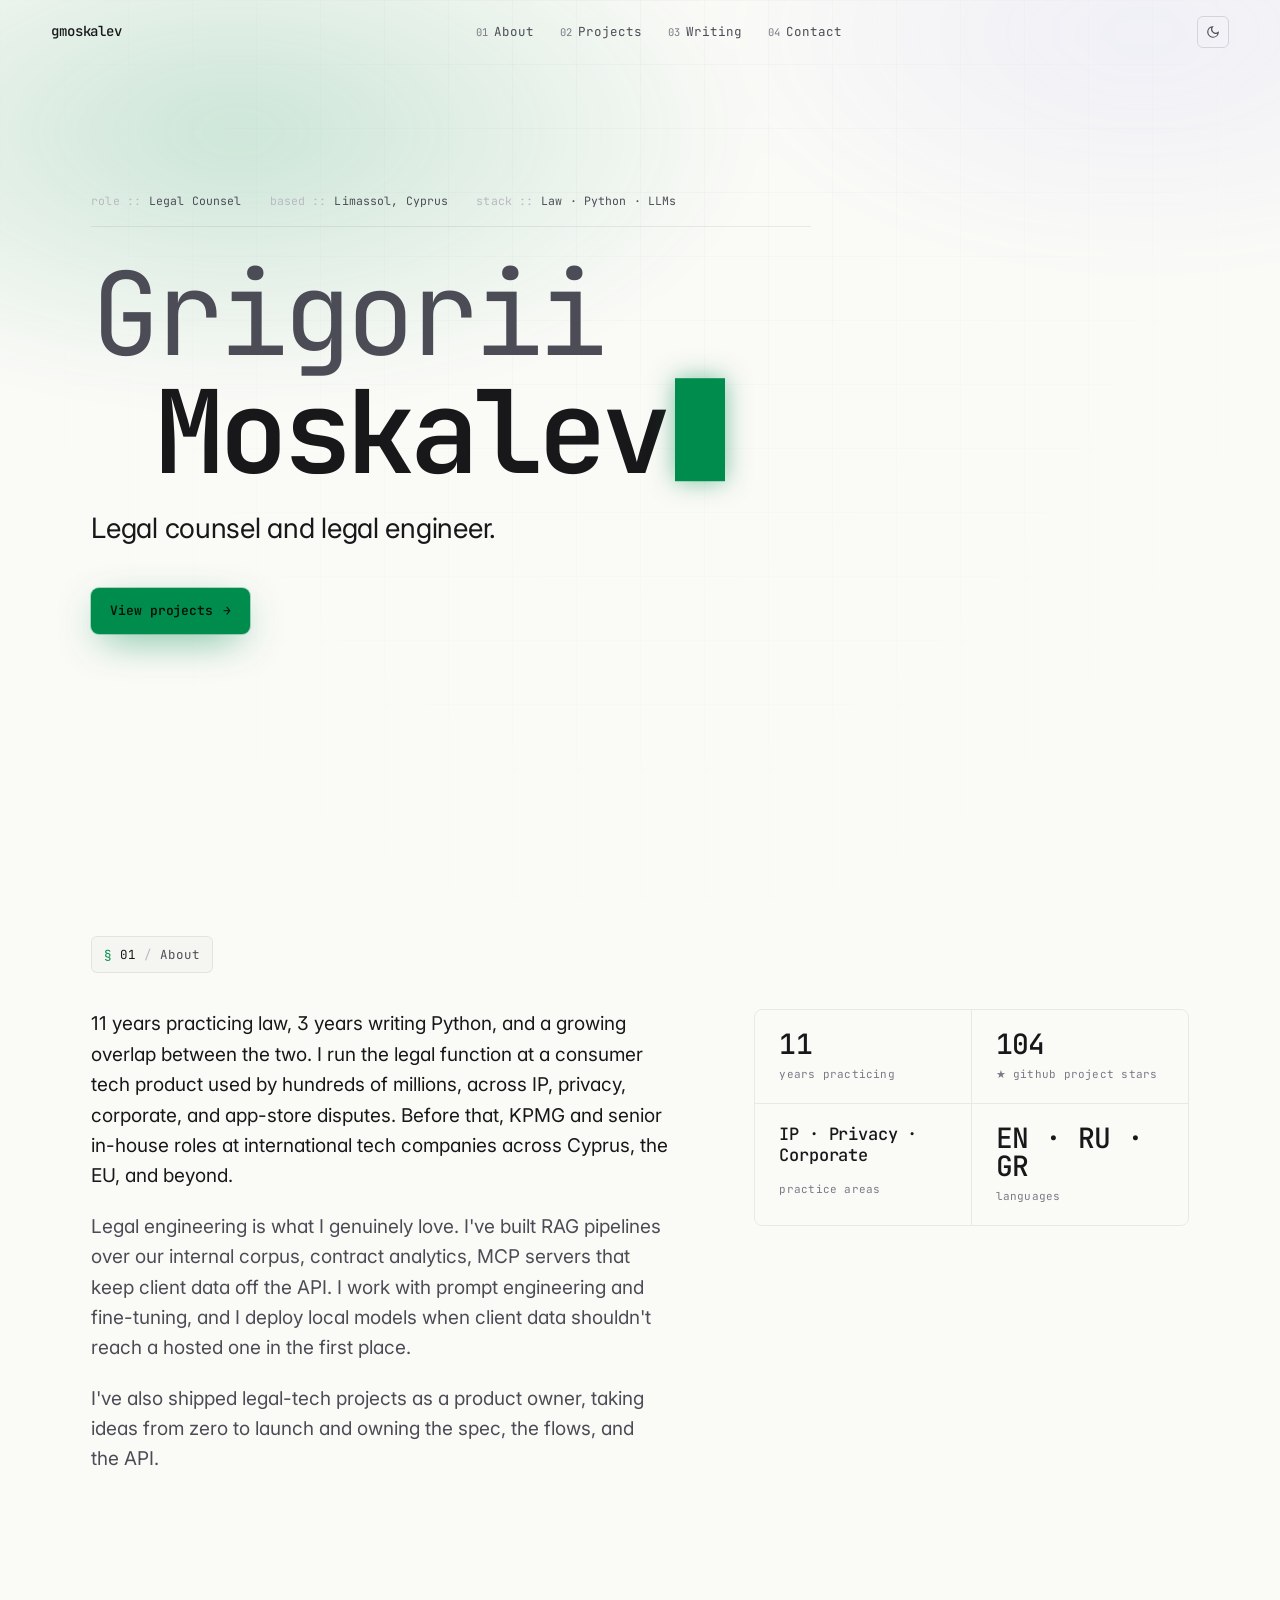
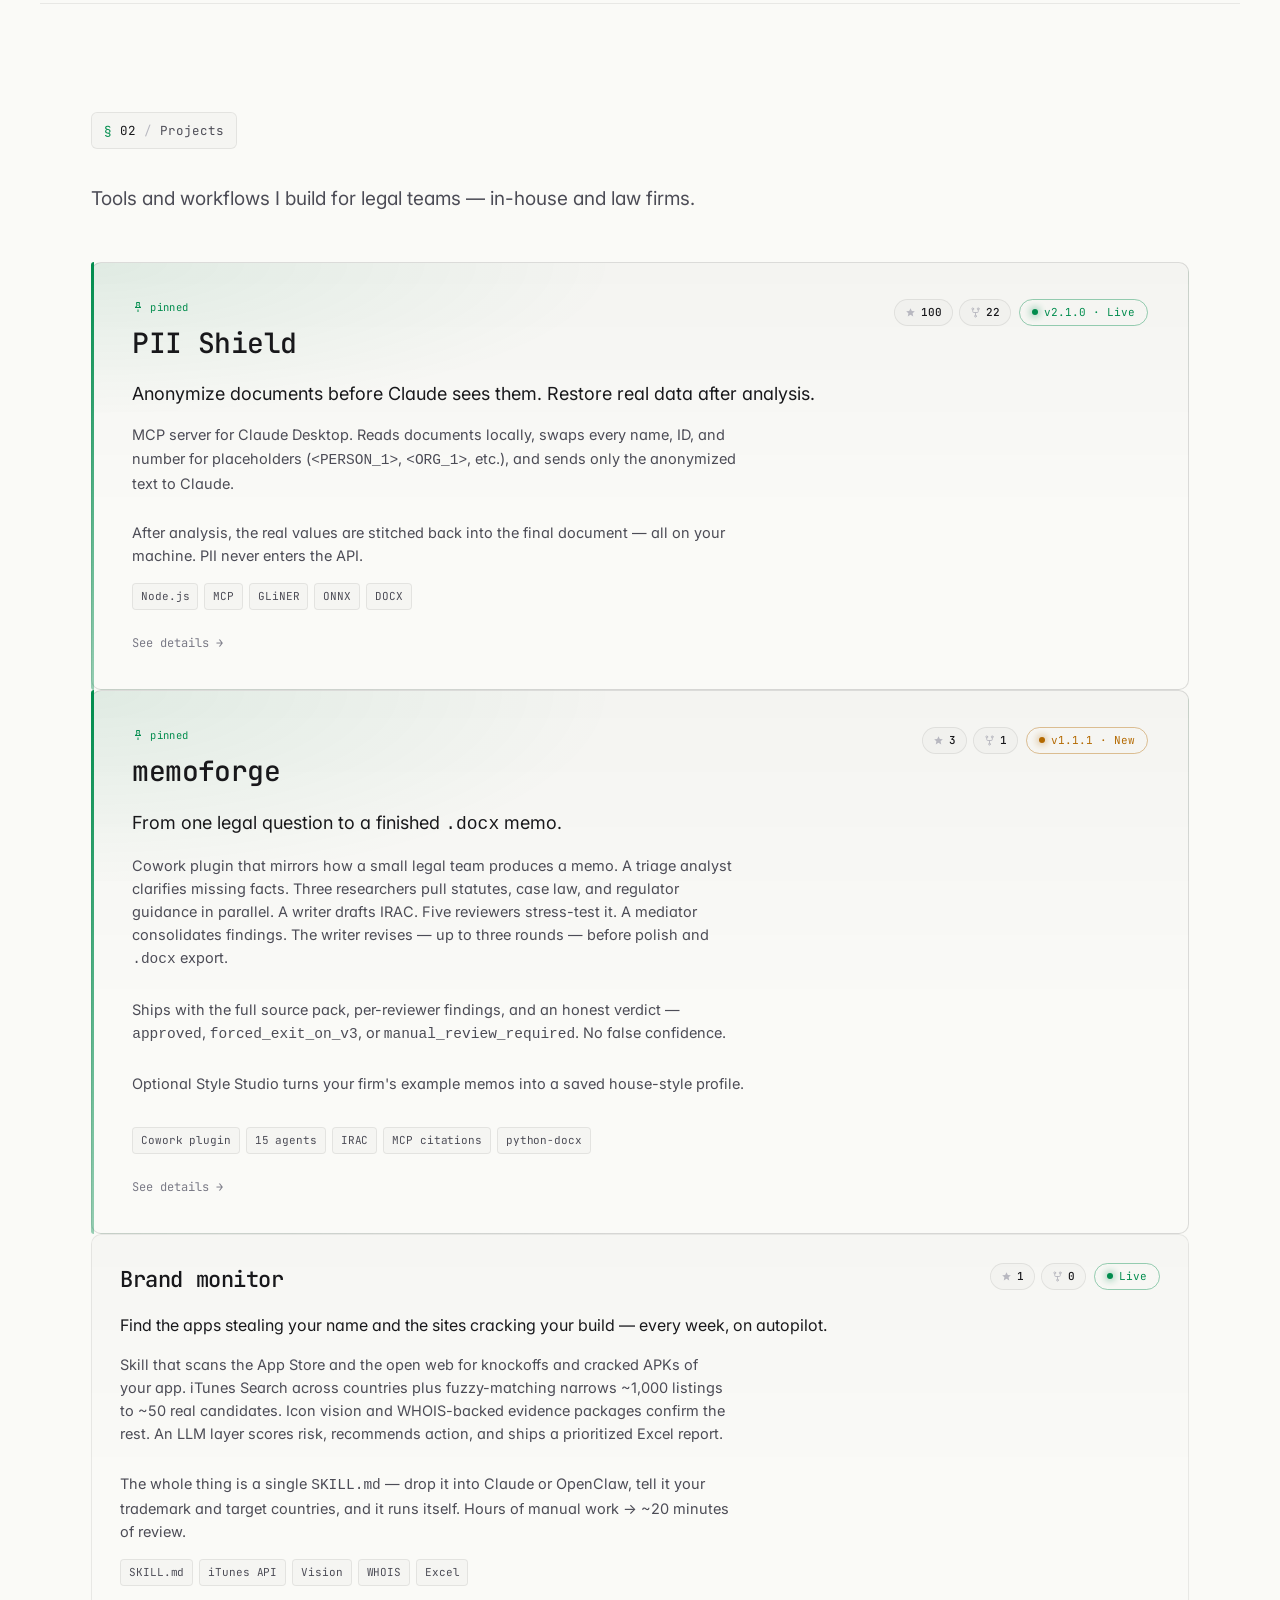
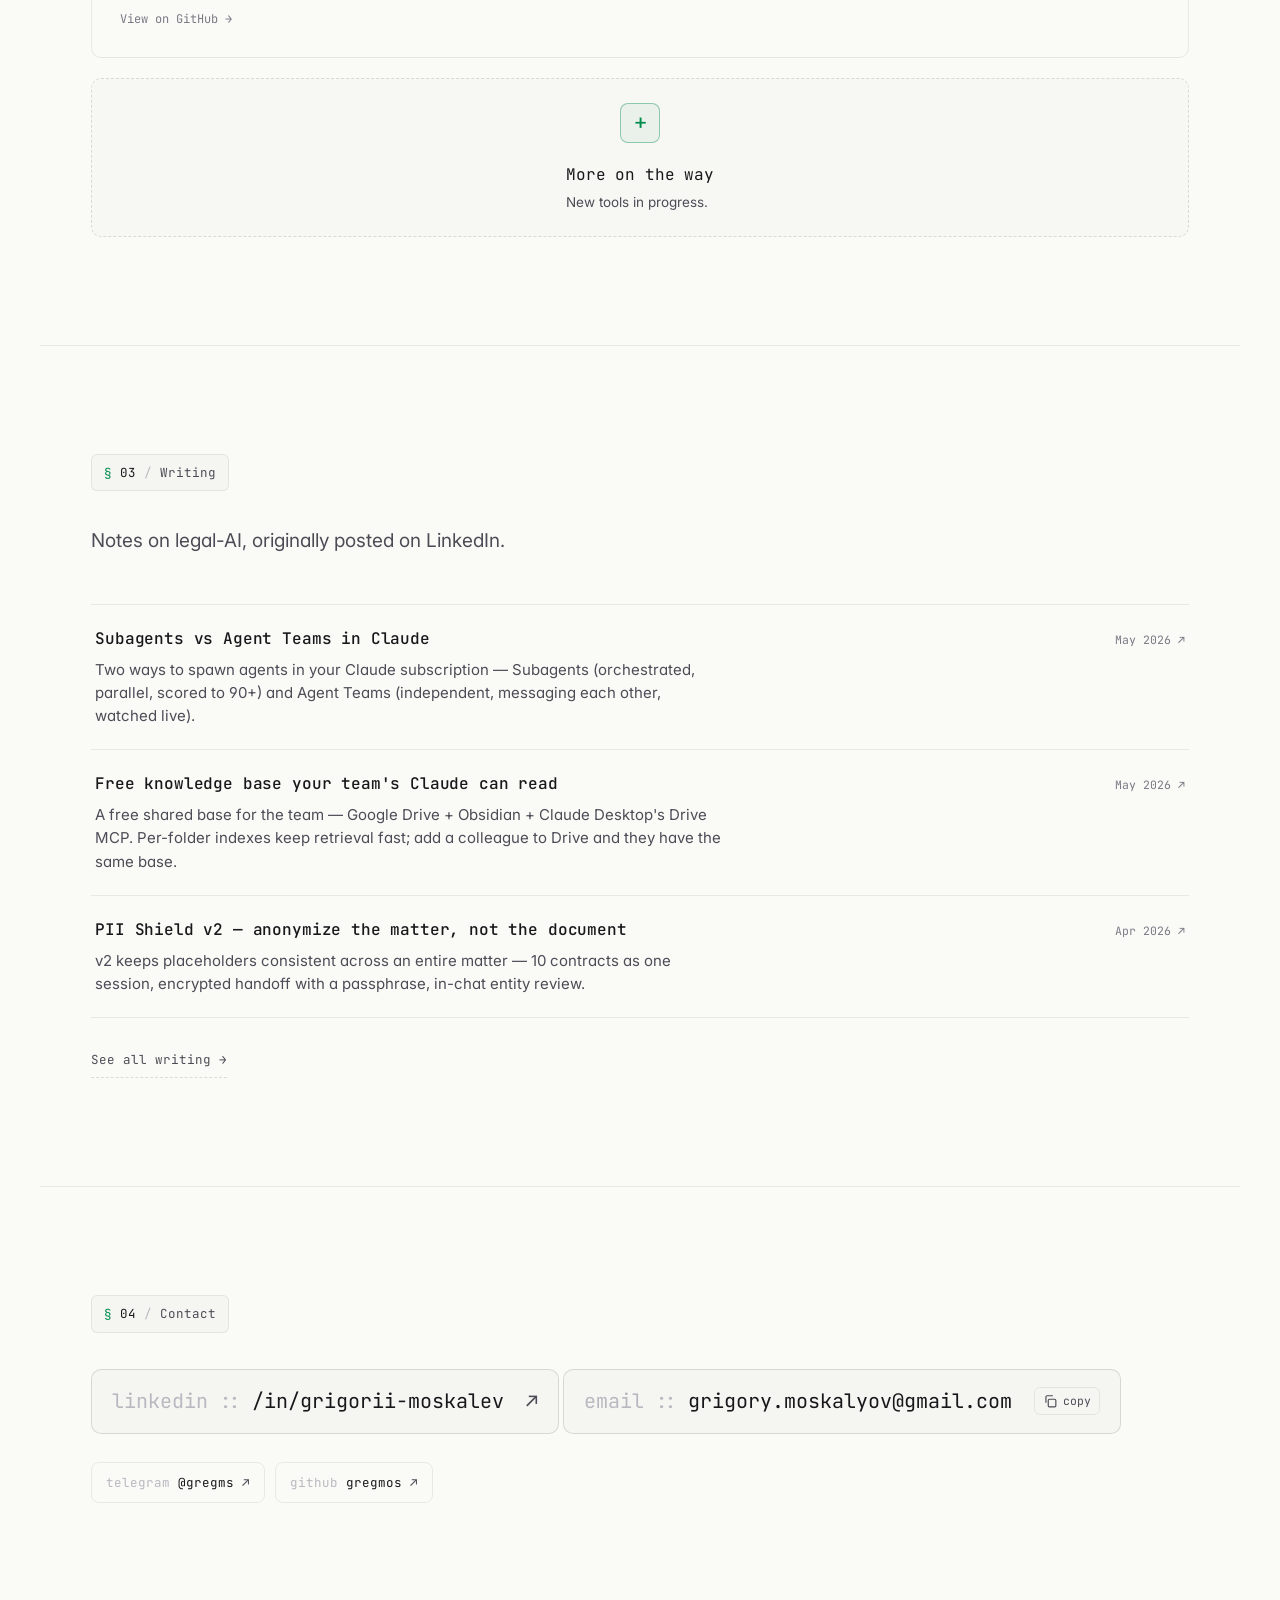
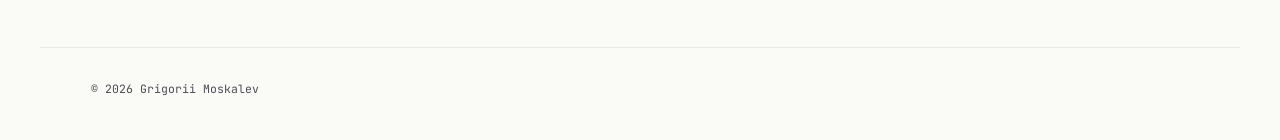
==== commit bab6ee35: "Remove FaceApp mentions, teaching claims, and contact invitations - About: legal function described " ====
--- a/index.html
+++ b/index.html
@@ -4,11 +4,11 @@
   <meta charset="UTF-8" />
   <meta name="viewport" content="width=device-width, initial-scale=1.0" />
   <title>Grigorii Moskalev — Legal counsel and legal engineer.</title>
-  <meta name="description" content="Greg Moskalev — Legal Counsel at FaceApp, author of PII Shield, teacher to 100+ lawyers. 11 years of law, 3 years of Python. Building legal-AI tools from Limassol, Cyprus." />
+  <meta name="description" content="Greg Moskalev — legal counsel, legal engineer, and author of PII Shield. 11 years of law, 3 years of Python. Building legal-AI tools from Limassol, Cyprus." />
 
   <meta property="og:type" content="website" />
   <meta property="og:title" content="Grigorii Moskalev" />
-  <meta property="og:description" content="Legal counsel and legal engineer. 11 years of law · 3 years of Python · Legal Counsel at FaceApp." />
+  <meta property="og:description" content="Legal counsel and legal engineer. 11 years of law · 3 years of Python." />
   <meta property="og:url" content="https://gmoskalev.com" />
   <meta property="og:site_name" content="gmoskalev.com" />
   <meta name="twitter:card" content="summary_large_image" />
@@ -42,17 +42,12 @@
         "alternateName": ["Greg Moskalev", "Grigory Moskalyov"],
         "url": "https://gmoskalev.com/",
         "jobTitle": "Legal Counsel",
-        "description": "Grigorii Moskalev is a legal counsel at FaceApp who builds AI tools for legal teams. 11 years practicing law, 3 years writing Python. Author of PII Shield (open-source MCP server that anonymizes documents before LLM analysis) and Brand monitor (trademark-infringement scanner). Teaches a course on LLM use for lawyers — 100+ students.",
+        "description": "Grigorii Moskalev is a legal counsel who builds AI tools for legal teams. 11 years practicing law, 3 years writing Python. Author of PII Shield (open-source MCP server that anonymizes documents before LLM analysis) and Brand monitor (trademark-infringement scanner).",
         "email": "mailto:grigory.moskalyov@gmail.com",
         "address": {
           "@type": "PostalAddress",
           "addressLocality": "Limassol",
           "addressCountry": "CY"
-        },
-        "worksFor": {
-          "@type": "Organization",
-          "name": "FaceApp",
-          "url": "https://www.faceapp.com/"
         },
         "alumniOf": [
           { "@type": "Organization", "name": "KPMG" }
@@ -870,6 +865,8 @@
 
     /* CONTACT */
     .section--contact { padding-bottom: clamp(120px, 16vh, 180px); }
+    /* No headline in this section — keep the label on its own line. */
+    .section--contact .section-label { display: flex; width: fit-content; }
 
     .contact__headline {
       font-size: clamp(28px, 4.5vw, 48px);
@@ -1084,10 +1081,6 @@
             <path d="M21 12.79A9 9 0 1 1 11.21 3 7 7 0 0 0 21 12.79z"/>
           </svg>
         </button>
-        <a href="#contact" class="nav__cta">
-          <span>Get in touch</span>
-          <span aria-hidden="true">→</span>
-        </a>
       </div>
     </div>
     <div class="nav__menu" id="navMenu" aria-hidden="true">
@@ -1103,7 +1096,7 @@
       <div class="hero__glow" aria-hidden="true"></div>
 
       <dl class="hero__meta" aria-label="Profile summary">
-        <div class="hero__meta-row"><dt class="hero__meta-k">role</dt><dd class="hero__meta-v">Legal Counsel @ FaceApp</dd></div>
+        <div class="hero__meta-row"><dt class="hero__meta-k">role</dt><dd class="hero__meta-v">Legal Counsel</dd></div>
         <div class="hero__meta-row"><dt class="hero__meta-k">based</dt><dd class="hero__meta-v">Limassol, Cyprus</dd></div>
         <div class="hero__meta-row"><dt class="hero__meta-k">stack</dt><dd class="hero__meta-v">Law · Python · LLMs</dd></div>
       </dl>
@@ -1116,12 +1109,9 @@
       <p class="hero__tagline">Legal counsel and legal engineer.</p>
 
       <div class="hero__cta-row">
-        <a href="#contact" class="btn btn--primary">
-          <span>Get in touch</span>
+        <a href="#projects" class="btn btn--primary">
+          <span>View projects</span>
           <span aria-hidden="true">→</span>
-        </a>
-        <a href="#projects" class="btn btn--ghost">
-          <span>View projects</span>
         </a>
       </div>
     </header>
@@ -1135,17 +1125,14 @@
       </div>
       <div class="about__grid">
         <div class="about__prose">
-          <p class="about__paragraph">11 years practicing law, 3 years writing Python, and a growing overlap between the two. I run the legal function at FaceApp, a consumer product used by hundreds of millions, across IP, privacy, corporate, and app-store disputes. Before that, KPMG and senior in-house roles at international tech companies across Cyprus, the EU, and beyond.</p>
+          <p class="about__paragraph">11 years practicing law, 3 years writing Python, and a growing overlap between the two. I run the legal function at a consumer tech product used by hundreds of millions, across IP, privacy, corporate, and app-store disputes. Before that, KPMG and senior in-house roles at international tech companies across Cyprus, the EU, and beyond.</p>
           <p class="about__paragraph">Legal engineering is what I genuinely love. I've built RAG pipelines over our internal corpus, contract analytics, MCP servers that keep client data off the API. I work with prompt engineering and fine-tuning, and I deploy local models when client data shouldn't reach a hosted one in the first place.</p>
           <p class="about__paragraph">I've also shipped legal-tech projects as a product owner, taking ideas from zero to launch and owning the spec, the flows, and the API.</p>
-          <p class="about__paragraph">I teach a course and run a Telegram channel for lawyers learning to work with LLMs — 100+ students so far.</p>
         </div>
         <div class="about__facts">
           <div class="fact"><div class="fact__v">11</div><div class="fact__k">Years practicing</div></div>
           <div class="fact"><div class="fact__v" id="ghStars">104</div><div class="fact__k">★ GitHub project stars</div></div>
           <div class="fact"><div class="fact__v fact__v--small">IP · Privacy · Corporate</div><div class="fact__k">Practice areas</div></div>
-          <div class="fact"><div class="fact__v">100+</div><div class="fact__k">Students taught</div></div>
-          <div class="fact"><div class="fact__v">FaceApp</div><div class="fact__k">Legal function at</div></div>
           <div class="fact"><div class="fact__v">EN · RU · GR</div><div class="fact__k">Languages</div></div>
         </div>
       </div>
@@ -1331,8 +1318,6 @@
         <span class="section-label__slash">/</span>
         <span class="section-label__title">Contact</span>
       </div>
-      <h2 class="contact__headline">Working on something at the edge of <span class="accent">law and AI</span>? Let's talk.</h2>
-
       <a href="https://www.linkedin.com/in/grigorii-moskalev" class="contact__primary" target="_blank" rel="noopener">
         <span class="contact__primary-k" aria-hidden="true">linkedin</span>
         <span class="contact__primary-sep" aria-hidden="true">::</span>
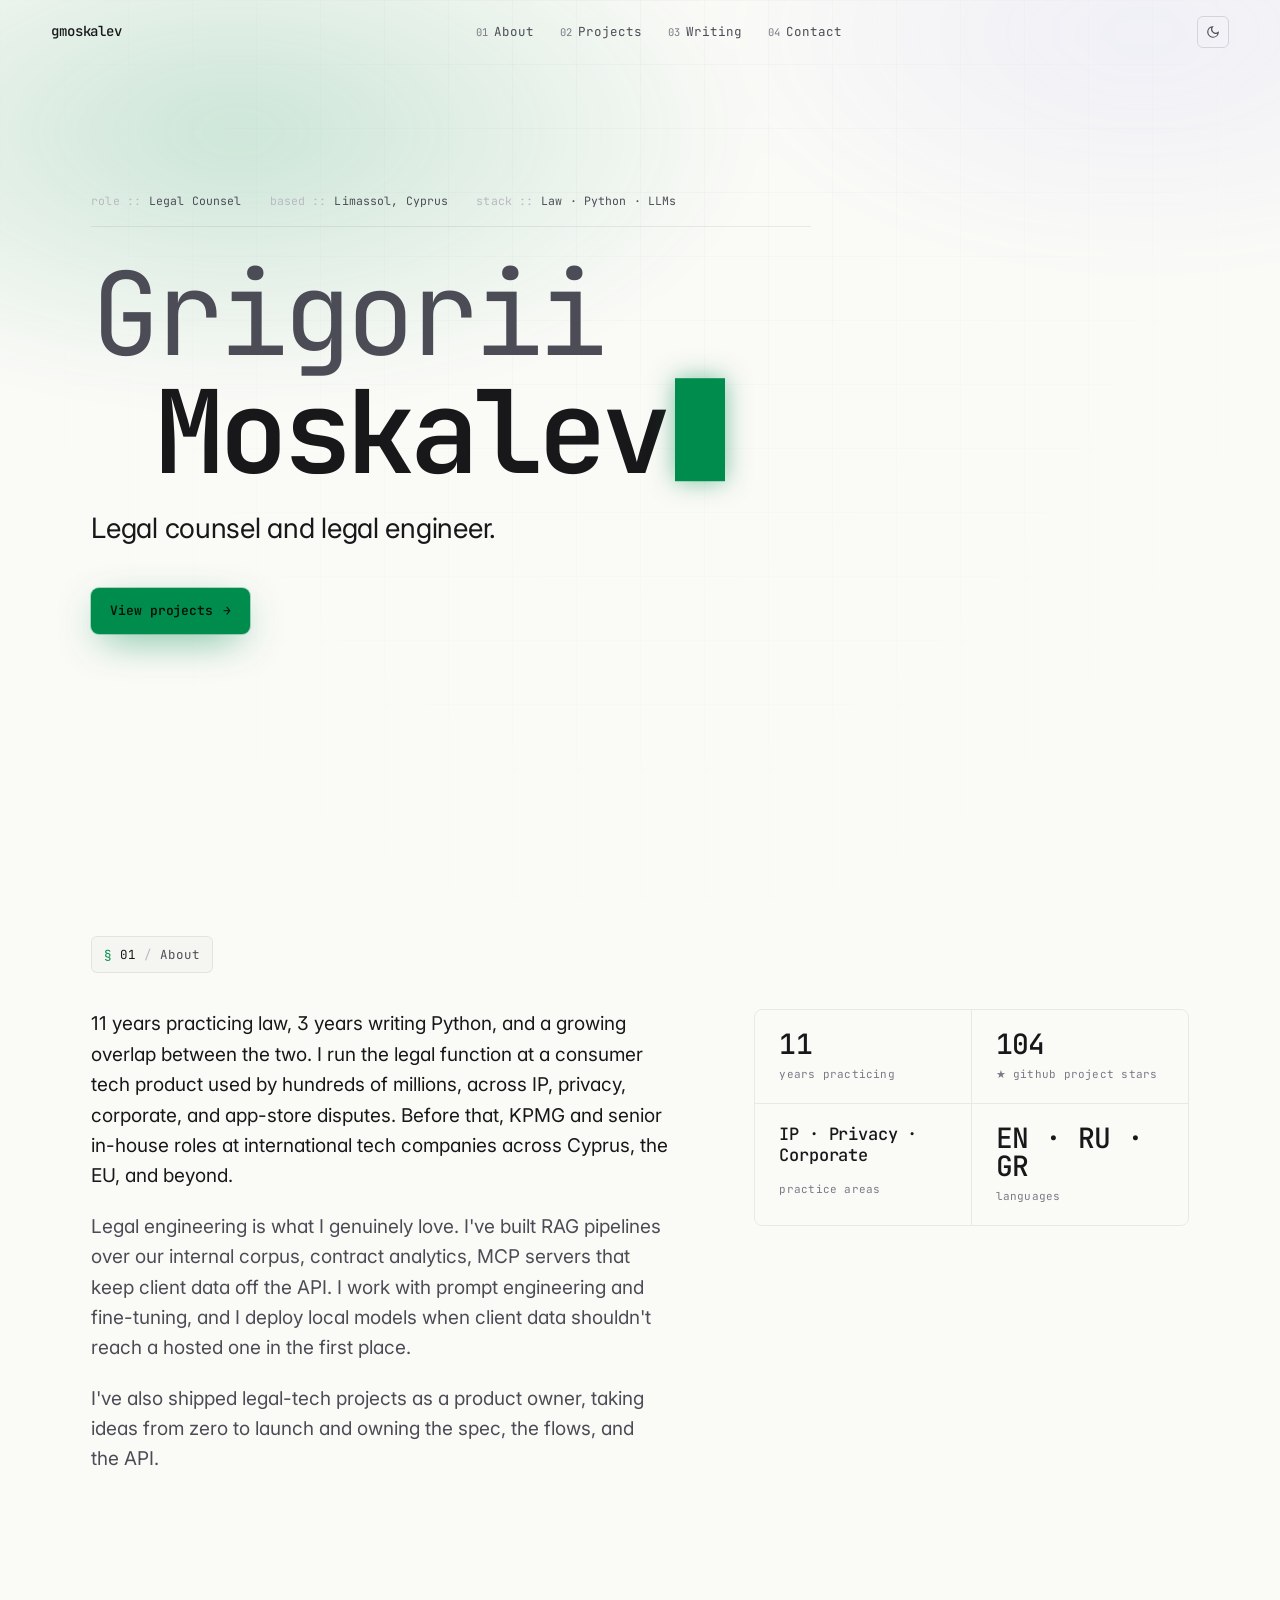
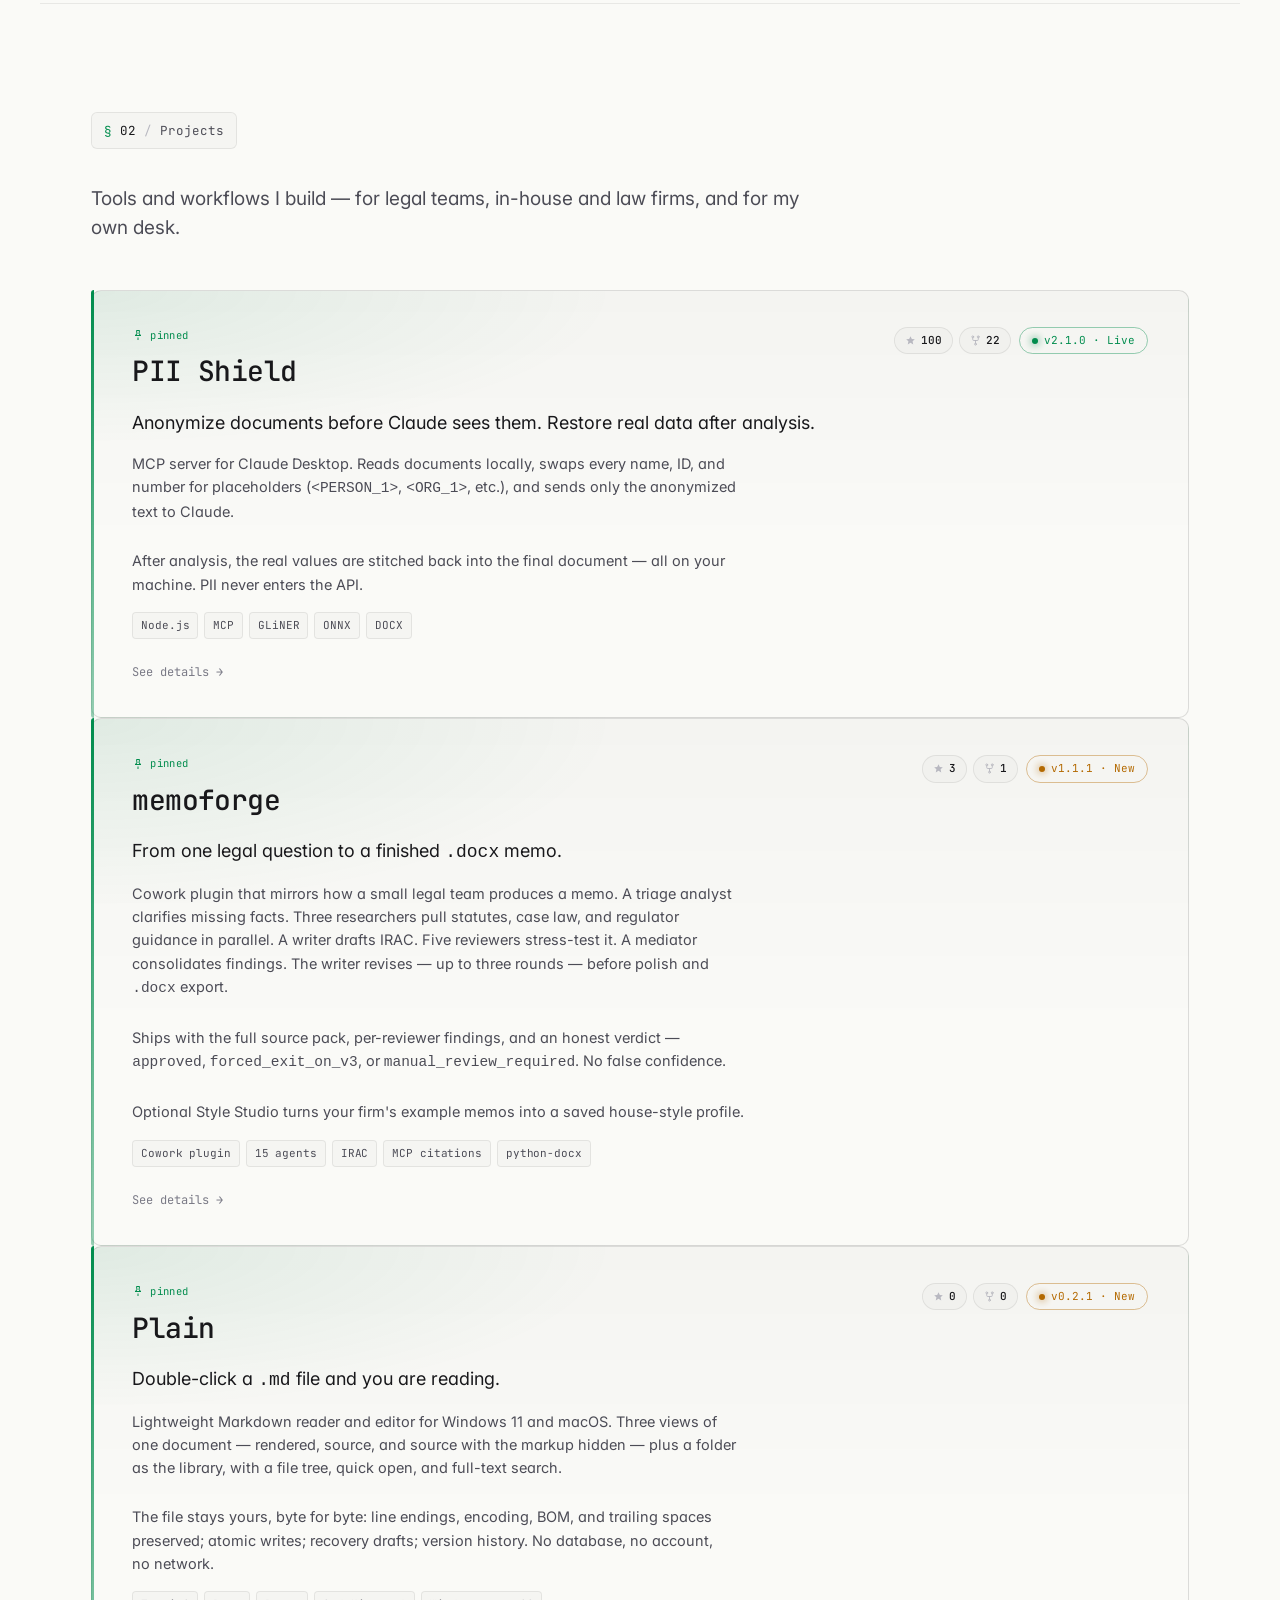
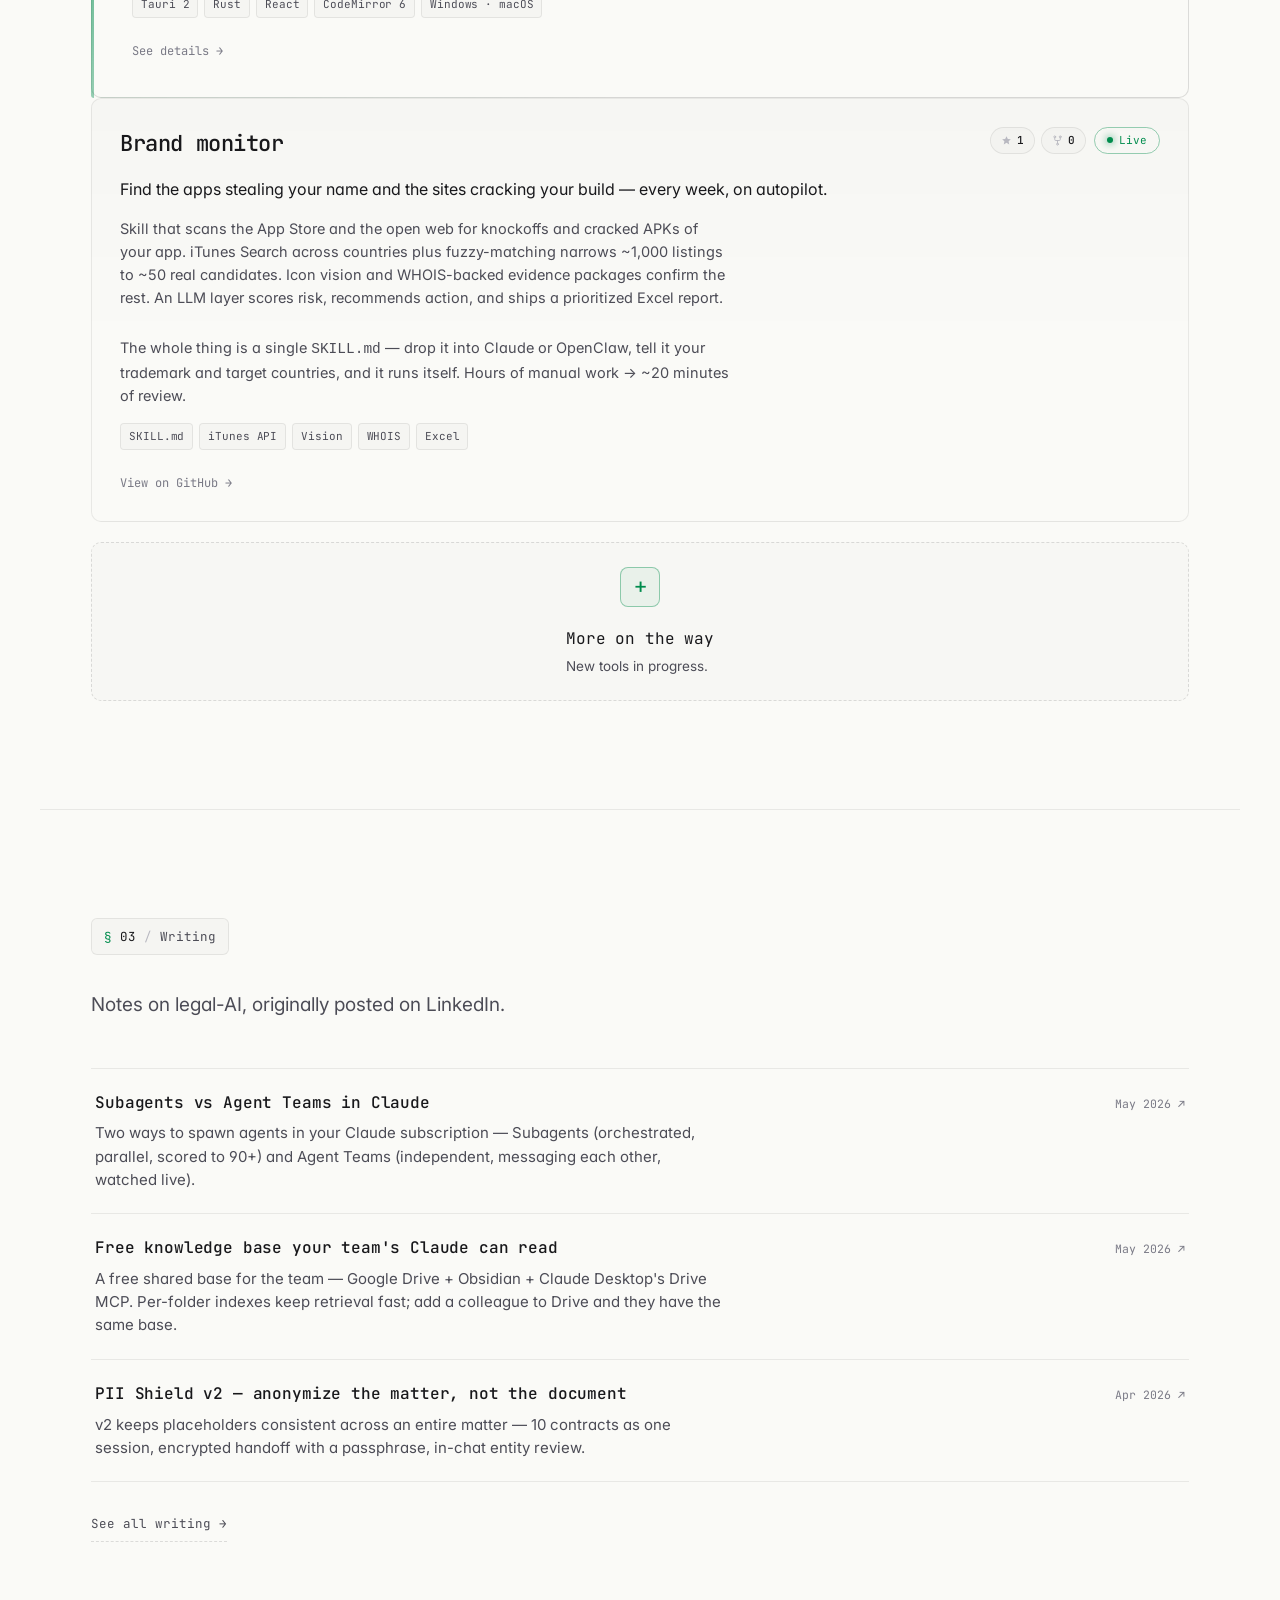
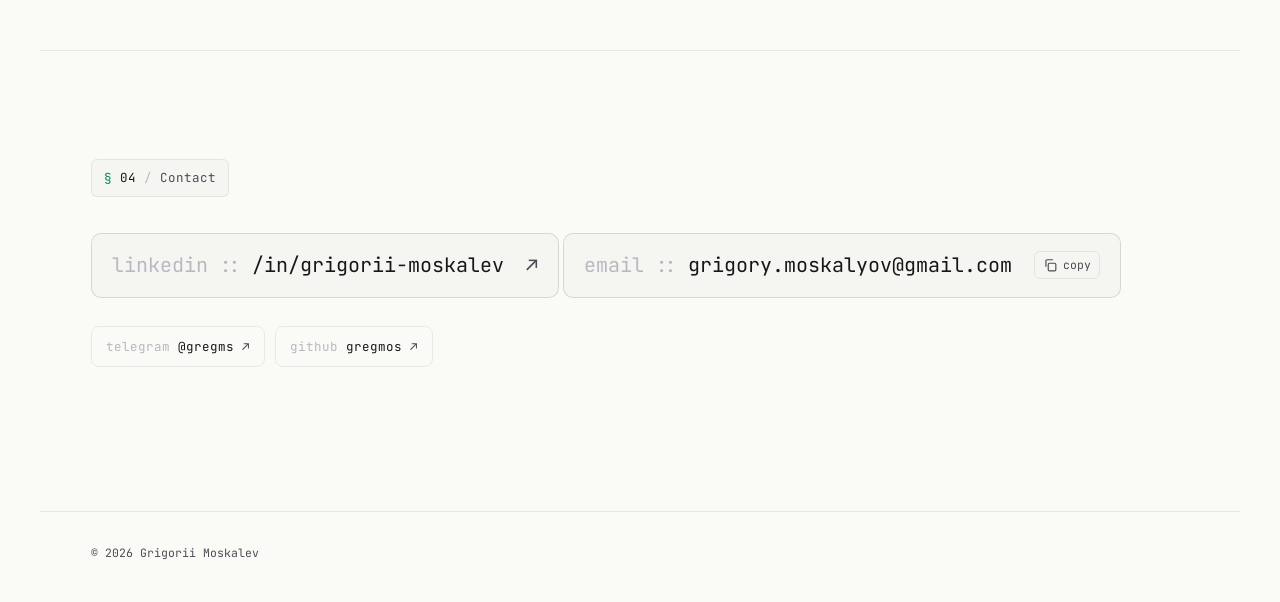
==== commit 9cd7ae31: "Add Plain product page and project card - New /plain page in the style of the other product pages: h" ====
--- a/index.html
+++ b/index.html
@@ -4,7 +4,7 @@
   <meta charset="UTF-8" />
   <meta name="viewport" content="width=device-width, initial-scale=1.0" />
   <title>Grigorii Moskalev — Legal counsel and legal engineer.</title>
-  <meta name="description" content="Greg Moskalev — legal counsel, legal engineer, and author of PII Shield. 11 years of law, 3 years of Python. Building legal-AI tools from Limassol, Cyprus." />
+  <meta name="description" content="Greg Moskalev — legal counsel, legal engineer, and author of PII Shield, memoforge, and Plain. 11 years of law, 3 years of Python. Building legal-AI tools and a Markdown editor from Limassol, Cyprus." />
 
   <meta property="og:type" content="website" />
   <meta property="og:title" content="Grigorii Moskalev" />
@@ -42,7 +42,7 @@
         "alternateName": ["Greg Moskalev", "Grigory Moskalyov"],
         "url": "https://gmoskalev.com/",
         "jobTitle": "Legal Counsel",
-        "description": "Grigorii Moskalev is a legal counsel who builds AI tools for legal teams. 11 years practicing law, 3 years writing Python. Author of PII Shield (open-source MCP server that anonymizes documents before LLM analysis) and Brand monitor (trademark-infringement scanner).",
+        "description": "Grigorii Moskalev is a legal counsel who builds AI tools for legal teams. 11 years practicing law, 3 years writing Python. Author of PII Shield (open-source MCP server that anonymizes documents before LLM analysis), memoforge (Cowork plugin that drafts footnoted legal memos), Brand monitor (trademark-infringement scanner), and Plain (lightweight Markdown editor for Windows and macOS).",
         "email": "mailto:grigory.moskalyov@gmail.com",
         "address": {
           "@type": "PostalAddress",
@@ -74,7 +74,9 @@
           "https://github.com/gregmos",
           "https://t.me/gregms",
           "https://github.com/gregmos/PII-Shield",
-          "https://github.com/gregmos/Brand-monitor"
+          "https://github.com/gregmos/memoforge",
+          "https://github.com/gregmos/Brand-monitor",
+          "https://github.com/gregmos/plain"
         ]
       },
       {
@@ -1145,7 +1147,7 @@
         <span class="section-label__slash">/</span>
         <span class="section-label__title">Projects</span>
       </div>
-      <p class="section__lede">Tools and workflows I build for legal teams — in-house and law firms.</p>
+      <p class="section__lede">Tools and workflows I build — for legal teams, in-house and law firms, and for my own desk.</p>
 
       <a class="project project--pinned project--link" href="/pii-shield" data-repo="gregmos/PII-Shield">
         <header class="project__head">
@@ -1215,13 +1217,52 @@
         <p class="project__tagline">From one legal question to a finished <code>.docx</code> memo.</p>
         <p class="project__desc">Cowork plugin that mirrors how a small legal team produces a memo. A triage analyst clarifies missing facts. Three researchers pull statutes, case law, and regulator guidance in parallel. A writer drafts IRAC. Five reviewers stress-test it. A mediator consolidates findings. The writer revises — up to three rounds — before polish and <code>.docx</code> export.</p>
         <p class="project__desc">Ships with the full source pack, per-reviewer findings, and an honest verdict — <code>approved</code>, <code>forced_exit_on_v3</code>, or <code>manual_review_required</code>. No false confidence.</p>
-        <p class="project__desc">Optional Style Studio turns your firm's example memos into a saved house-style profile.</p></p>
+        <p class="project__desc">Optional Style Studio turns your firm's example memos into a saved house-style profile.</p>
         <ul class="project__stack">
           <li class="tag tag--mono">Cowork plugin</li>
           <li class="tag tag--mono">15 agents</li>
           <li class="tag tag--mono">IRAC</li>
           <li class="tag tag--mono">MCP citations</li>
           <li class="tag tag--mono">python-docx</li>
+        </ul>
+        <span class="project__open" aria-hidden="true">See details →</span>
+      </a>
+
+      <a class="project project--pinned project--link" href="/plain" data-repo="gregmos/plain">
+        <header class="project__head">
+          <div class="project__head-left">
+            <span class="project__pin" aria-label="Pinned">
+              <svg width="12" height="12" viewBox="0 0 24 24" fill="none" stroke="currentColor" stroke-width="2"><path d="M12 17v5M9 3h6l-1 7 4 3H6l4-3-1-7z"/></svg>
+              <span>pinned</span>
+            </span>
+            <h3 class="project__name">Plain</h3>
+          </div>
+          <div class="project__meta">
+            <span class="project__stats" aria-label="GitHub stats">
+              <span class="project__stat project__stat--star" title="Stars">
+                <svg viewBox="0 0 24 24" fill="currentColor" aria-hidden="true"><path d="M12 2.5l2.92 6.16 6.58.62-4.9 4.62 1.42 6.6L12 17l-6.02 3.5 1.42-6.6L2.5 9.28l6.58-.62L12 2.5z"/></svg>
+                <span class="project__stat-n" data-stat="stars">0</span>
+              </span>
+              <span class="project__stat project__stat--fork" title="Forks">
+                <svg viewBox="0 0 24 24" fill="none" stroke="currentColor" stroke-width="2" stroke-linecap="round" stroke-linejoin="round" aria-hidden="true"><circle cx="6" cy="4" r="2"/><circle cx="18" cy="4" r="2"/><circle cx="12" cy="20" r="2"/><path d="M6 6v4a2 2 0 0 0 2 2h8a2 2 0 0 0 2-2V6M12 12v6"/></svg>
+                <span class="project__stat-n" data-stat="forks">0</span>
+              </span>
+            </span>
+            <span class="project__status project__status--new">
+              <span class="project__status-dot" aria-hidden="true"></span>
+              v0.2.1 · New
+            </span>
+          </div>
+        </header>
+        <p class="project__tagline">Double-click a <code>.md</code> file and you are reading.</p>
+        <p class="project__desc">Lightweight Markdown reader and editor for Windows 11 and macOS. Three views of one document — rendered, source, and source with the markup hidden — plus a folder as the library, with a file tree, quick open, and full-text search.</p>
+        <p class="project__desc">The file stays yours, byte for byte: line endings, encoding, BOM, and trailing spaces preserved; atomic writes; recovery drafts; version history. No database, no account, no network.</p>
+        <ul class="project__stack">
+          <li class="tag tag--mono">Tauri 2</li>
+          <li class="tag tag--mono">Rust</li>
+          <li class="tag tag--mono">React</li>
+          <li class="tag tag--mono">CodeMirror 6</li>
+          <li class="tag tag--mono">Windows · macOS</li>
         </ul>
         <span class="project__open" aria-hidden="true">See details →</span>
       </a>
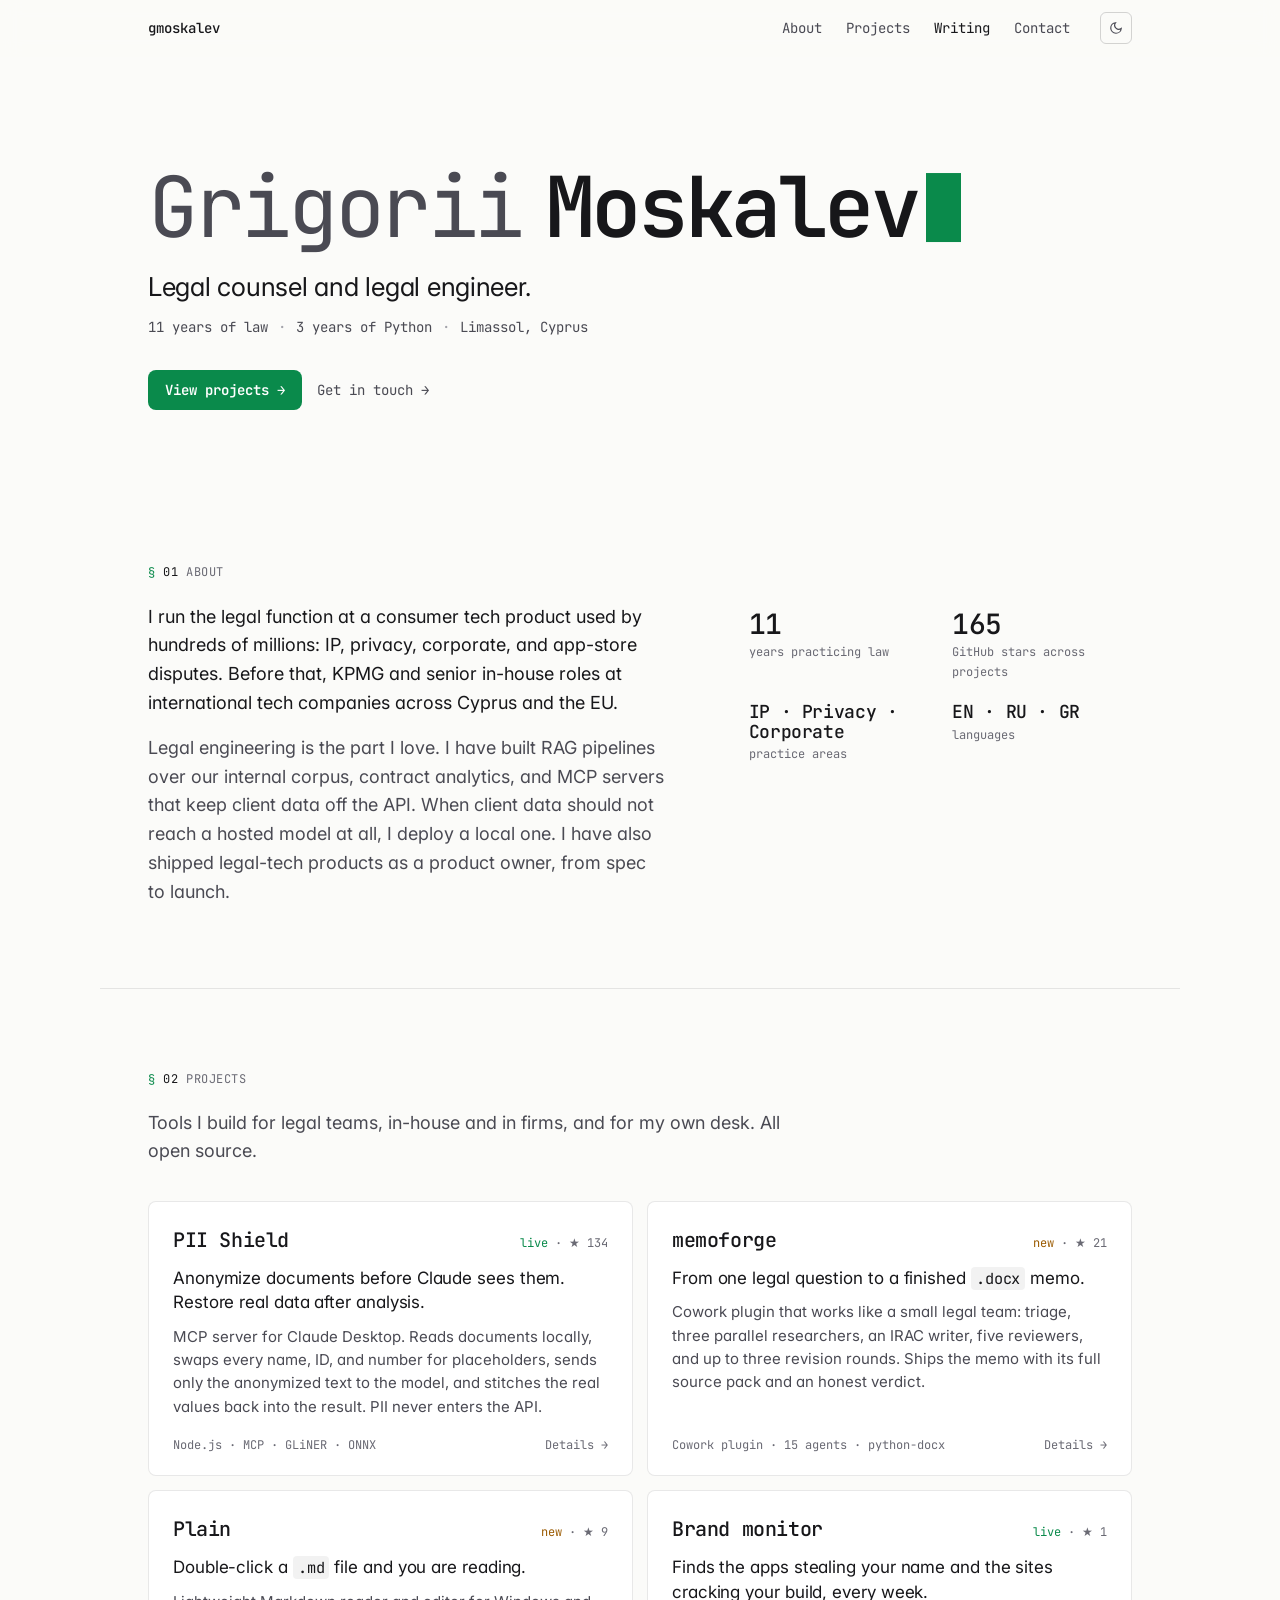
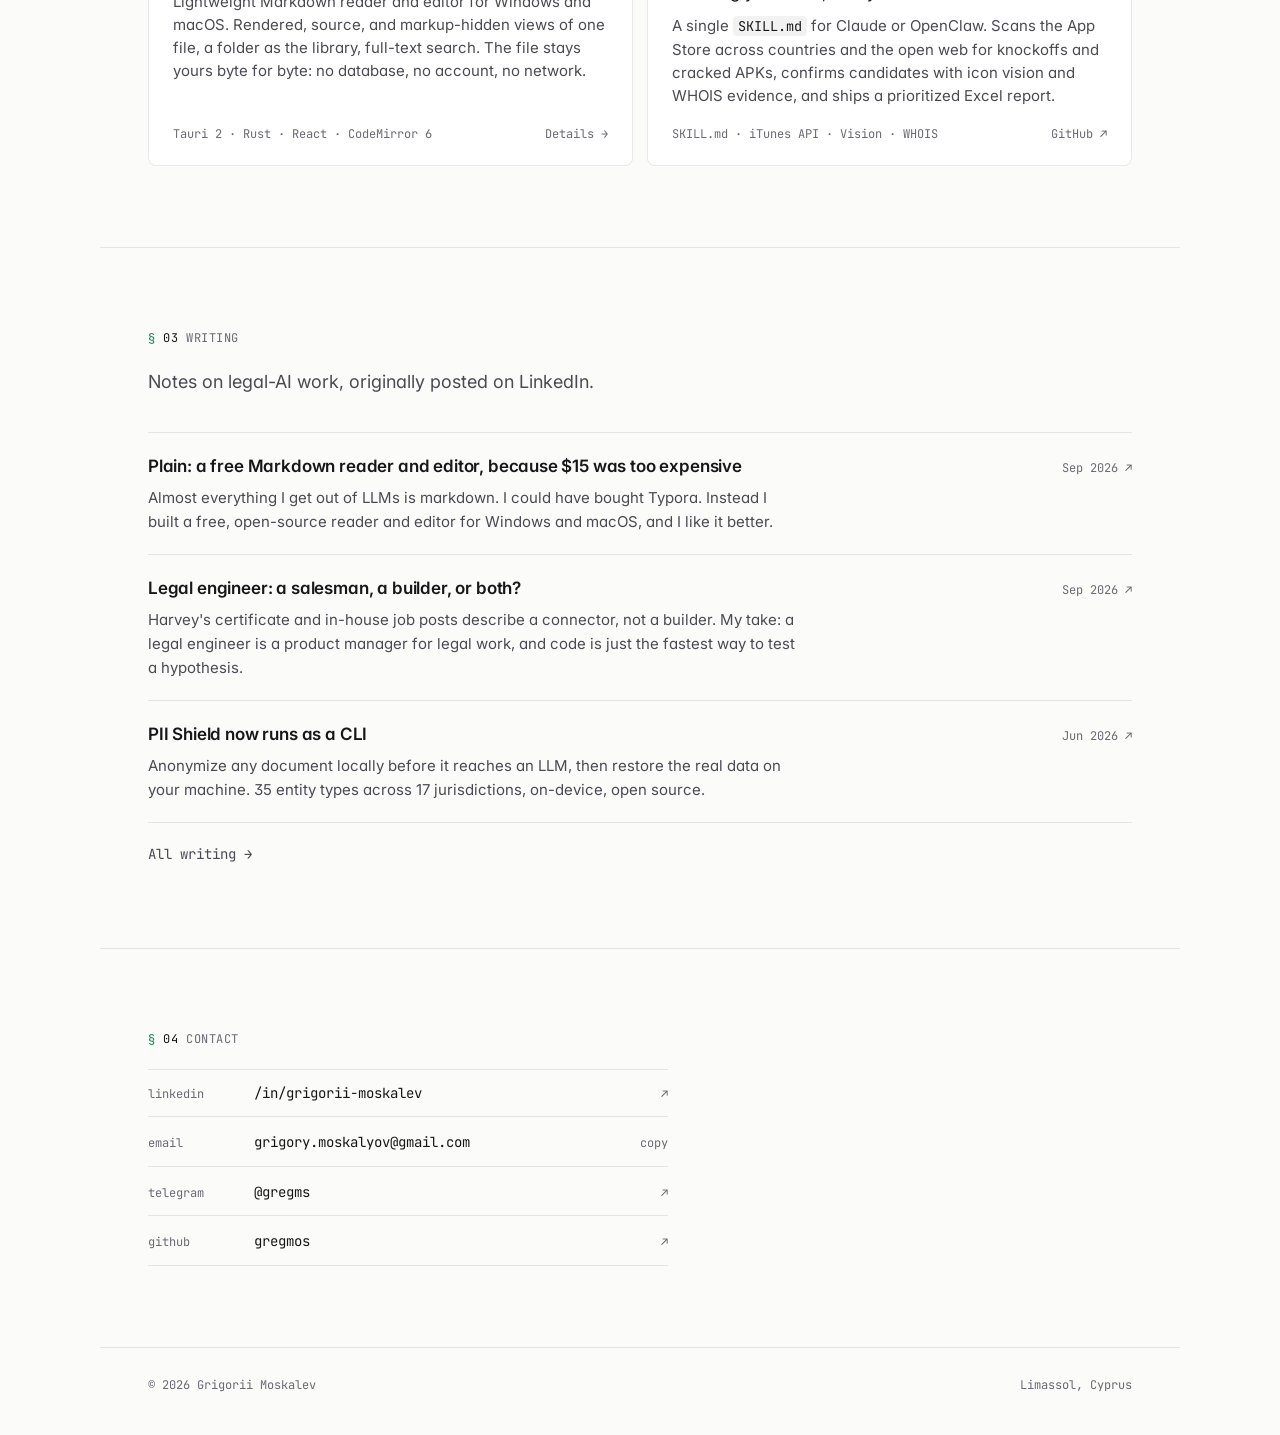
==== commit 1146bff3: "Rebuild home and writing pages on a shared stylesheet Add assets/site.css and assets/site.js: one ty" ====
--- a/index.html
+++ b/index.html
@@ -1,5 +1,5 @@
 <!DOCTYPE html>
-<html lang="en" data-header-style="§ / slash" data-density="comfortable">
+<html lang="en">
 <head>
   <meta charset="UTF-8" />
   <meta name="viewport" content="width=device-width, initial-scale=1.0" />
@@ -17,17 +17,14 @@
 
   <link rel="canonical" href="https://gmoskalev.com/" />
 
-  <!-- Restore theme preference before paint to avoid flash. Default = light. -->
+  <!-- Light by default. Apply a saved dark preference before first paint. -->
   <script>
     (function () {
       try {
-        if (localStorage.getItem('theme') !== 'dark') {
-          document.documentElement.setAttribute('data-theme', 'light');
+        if (localStorage.getItem('theme') === 'dark') {
+          document.documentElement.setAttribute('data-theme', 'dark');
         }
-      } catch (e) {
-        /* localStorage may be blocked — apply light default explicitly */
-        document.documentElement.setAttribute('data-theme', 'light');
-      }
+      } catch (e) { /* storage blocked: stay light */ }
     })();
   </script>
 
@@ -105,975 +102,23 @@
   <link rel="icon" type="image/svg+xml" href="/favicon.svg" />
   <link rel="alternate icon" href="/favicon.svg" />
 
+
   <link rel="preconnect" href="https://fonts.googleapis.com" />
   <link rel="preconnect" href="https://fonts.gstatic.com" crossorigin />
-  <link href="https://fonts.googleapis.com/css2?family=Inter:wght@300;400;500;600;700&family=JetBrains+Mono:wght@400;500;600&display=swap" rel="stylesheet" />
-
-  <style>
-    :root {
-      /* Theme: dark by default. Light overrides at the [data-theme="light"]
-         block below. --ink is the surface-tint base color (255/255/255 on
-         dark, 0/0/0 on light) — flipped automatically by the theme switch. */
-      --ink: 255 255 255;
-      --bg: #0A0A0A;
-      --bg-elev: #101114;
-      --bg-elev-2: #15171B;
-      --fg: #EDEDED;
-      --fg-dim: #A0A0A6;
-      --fg-dimmer: #6E6E76;
-      --fg-faint: #3F3F46;
-      --hair: rgb(var(--ink) / 0.07);
-      --hair-2: rgb(var(--ink) / 0.12);
-      --hair-strong: rgb(var(--ink) / 0.22);
-      --accent: #00E27A;
-      --danger: #FF4D4D;
-      --warn: #FFB020;
-      --nav-bg-scrolled: rgba(10, 10, 10, 0.72);
-      --font-sans: "Inter", system-ui, sans-serif;
-      --font-mono: "JetBrains Mono", ui-monospace, monospace;
-      --max: 1200px;
-      --gutter: clamp(20px, 4vw, 56px);
-      --glow-opacity: 1;
-      color-scheme: dark;
-    }
-
-    [data-theme="light"] {
-      --ink: 0 0 0;
-      --bg: #FAFAF7;
-      --bg-elev: #FFFFFF;
-      --bg-elev-2: #F4F1EB;
-      --fg: #18181B;
-      --fg-dim: #4C4C56;
-      --fg-dimmer: #7A7A86;
-      --fg-faint: #B8B8C0;
-      --accent: #008C4D;
-      --danger: #C92626;
-      --warn: #B36900;
-      --nav-bg-scrolled: rgba(250, 250, 247, 0.78);
-      color-scheme: light;
-    }
-
-    /* Cross-document View Transitions: cross-fade between pages of the
-       same origin (e.g. / → /pii-shield → /writing). Browser auto-skips
-       the animation when prefers-reduced-motion is set. */
-    @view-transition { navigation: auto; }
-
-    *, *::before, *::after { box-sizing: border-box; }
-    html, body { margin: 0; padding: 0; }
-    html { scroll-behavior: smooth; }
-    body {
-      background: var(--bg);
-      color: var(--fg);
-      font-family: var(--font-sans);
-      font-size: 16px;
-      line-height: 1.55;
-      -webkit-font-smoothing: antialiased;
-      -moz-osx-font-smoothing: grayscale;
-      font-feature-settings: "ss01", "cv11";
-      overflow-x: hidden;
-    }
-    a { color: inherit; text-decoration: none; }
-    button { font: inherit; background: none; border: 0; color: inherit; cursor: pointer; padding: 0; }
-    h1, h2, h3, h4, p, ul { margin: 0; padding: 0; }
-    ul { list-style: none; }
-    em { font-style: italic; color: var(--fg); }
-
-    ::selection { background: var(--accent); color: #000; }
-
-    :focus-visible {
-      outline: 1.5px solid var(--accent);
-      outline-offset: 3px;
-      border-radius: 2px;
-    }
-
-    /* REDUCED MOTION GATE
-       Neutralizes animations/transitions and snaps hover/focus translates
-       to zero for users who prefer reduced motion. Reveal observer is
-       gated separately in JS via matchMedia('no-preference'). */
-    @media (prefers-reduced-motion: reduce) {
-      *, *::before, *::after {
-        animation-duration: 0.01ms !important;
-        animation-iteration-count: 1 !important;
-        transition-duration: 0.01ms !important;
-        scroll-behavior: auto !important;
-      }
-      .btn:hover, .btn:focus-visible,
-      .project:hover, .project:focus-visible,
-      .project--soon:hover, .project--soon:focus-visible,
-      .contact__link:hover, .contact__link:focus-visible {
-        transform: none !important;
-      }
-      .caret { animation: none !important; }
-    }
-
-    body::before {
-      content: "";
-      position: fixed;
-      inset: 0;
-      pointer-events: none;
-      background-image:
-        linear-gradient(to right, rgb(var(--ink) / 0.025) 1px, transparent 1px),
-        linear-gradient(to bottom, rgb(var(--ink) / 0.025) 1px, transparent 1px);
-      background-size: 64px 64px;
-      mask-image: radial-gradient(ellipse at 50% 0%, black 0%, transparent 80%);
-      z-index: 0;
-    }
-
-    main { position: relative; z-index: 1; }
-
-    /* NAV */
-    .nav {
-      position: fixed;
-      top: 0; left: 0; right: 0;
-      z-index: 50;
-      padding: 14px var(--gutter);
-      transition: background 200ms ease, border-color 200ms ease, backdrop-filter 200ms ease;
-      border-bottom: 1px solid transparent;
-    }
-    .nav--scrolled {
-      background: var(--nav-bg-scrolled);
-      backdrop-filter: saturate(140%) blur(14px);
-      -webkit-backdrop-filter: saturate(140%) blur(14px);
-      border-bottom-color: var(--hair);
-    }
-    .nav__inner {
-      max-width: var(--max);
-      margin: 0 auto;
-      display: grid;
-      grid-template-columns: auto 1fr auto;
-      align-items: center;
-      gap: 32px;
-    }
-    .nav__brand {
-      display: inline-flex;
-      align-items: baseline;
-      gap: 2px;
-      font-family: var(--font-mono);
-      font-size: 14px;
-      letter-spacing: -0.01em;
-    }
-    .nav__brand-name { color: var(--fg); font-weight: 500; }
-    .nav__links {
-      display: flex;
-      gap: 2px;
-      justify-content: center;
-    }
-    .nav__link {
-      display: inline-flex;
-      align-items: baseline;
-      gap: 6px;
-      padding: 8px 12px;
-      font-family: var(--font-mono);
-      font-size: 12.5px;
-      color: var(--fg-dim);
-      border-radius: 6px;
-      transition: color 120ms ease, background 120ms ease;
-      white-space: nowrap;
-    }
-    .nav__link:hover,
-    .nav__link:focus-visible { color: var(--fg); background: rgb(var(--ink) / 0.04); }
-    .nav__link.is-active { color: var(--fg); }
-    .nav__link.is-active .nav__link-num { color: var(--accent); }
-    .nav__link-num { color: var(--fg-dimmer); font-size: 10.5px; }
-
-    .nav__cta {
-      display: inline-flex;
-      align-items: center;
-      gap: 8px;
-      padding: 8px 14px;
-      border: 1px solid var(--hair-2);
-      border-radius: 6px;
-      font-family: var(--font-mono);
-      font-size: 12.5px;
-      transition: border-color 150ms ease, color 150ms ease, background 150ms ease;
-      white-space: nowrap;
-    }
-    .nav__cta:hover,
-    .nav__cta:focus-visible {
-      border-color: var(--accent);
-      color: var(--accent);
-    }
-
-    /* Right cluster wraps burger + theme-toggle + CTA so they share one
-       grid cell (preserves the existing auto/1fr/auto layout). */
-    .nav__right {
-      display: inline-flex;
-      align-items: center;
-      gap: 8px;
-    }
-
-    /* Theme toggle (sun ↔ moon) */
-    .theme-toggle {
-      display: grid;
-      place-items: center;
-      position: relative;
-      width: 32px;
-      height: 32px;
-      border: 1px solid var(--hair-2);
-      border-radius: 6px;
-      color: var(--fg-dim);
-      cursor: pointer;
-      transition: border-color 150ms ease, color 150ms ease, background 150ms ease;
-      flex: none;
-    }
-    .theme-toggle:hover,
-    .theme-toggle:focus-visible {
-      border-color: var(--accent);
-      color: var(--accent);
-    }
-    .theme-toggle__icon {
-      grid-area: 1 / 1;
-      display: block;
-      transition: opacity 200ms ease, transform 200ms ease;
-    }
-    .theme-toggle__icon--sun { opacity: 1; transform: rotate(0); }
-    .theme-toggle__icon--moon { opacity: 0; transform: rotate(-90deg); }
-    [data-theme="light"] .theme-toggle__icon--sun { opacity: 0; transform: rotate(90deg); }
-    [data-theme="light"] .theme-toggle__icon--moon { opacity: 1; transform: rotate(0); }
-
-    /* Mobile burger menu */
-    .nav__burger {
-      display: none;
-      align-items: center;
-      justify-content: center;
-      width: 36px;
-      height: 36px;
-      border: 1px solid var(--hair-2);
-      border-radius: 6px;
-      color: var(--fg);
-      transition: border-color 150ms ease, color 150ms ease;
-      flex: none;
-    }
-    .nav__burger:hover,
-    .nav__burger:focus-visible { border-color: var(--accent); color: var(--accent); }
-    .nav__burger-icon { display: block; pointer-events: none; }
-    .nav__burger-icon line {
-      stroke: currentColor;
-      stroke-width: 1.5;
-      stroke-linecap: round;
-      transition: transform 200ms ease, opacity 150ms ease;
-      transform-origin: center;
-    }
-    .nav__burger.is-open .nav__burger-icon line:nth-child(1) { transform: translateY(4px) rotate(45deg); }
-    .nav__burger.is-open .nav__burger-icon line:nth-child(2) { opacity: 0; }
-    .nav__burger.is-open .nav__burger-icon line:nth-child(3) { transform: translateY(-4px) rotate(-45deg); }
-
-    .nav__menu {
-      position: fixed;
-      top: 64px;
-      right: var(--gutter);
-      left: var(--gutter);
-      max-width: 320px;
-      margin-left: auto;
-      background: var(--bg-elev-2);
-      backdrop-filter: saturate(140%) blur(14px);
-      -webkit-backdrop-filter: saturate(140%) blur(14px);
-      border: 1px solid var(--hair-2);
-      border-radius: 10px;
-      padding: 8px;
-      display: flex;
-      flex-direction: column;
-      gap: 2px;
-      z-index: 49;
-      opacity: 0;
-      transform: translateY(-8px);
-      pointer-events: none;
-      transition: opacity 180ms ease, transform 180ms ease;
-      box-shadow: 0 16px 40px rgba(0, 0, 0, 0.5);
-    }
-    .nav__menu.is-open { opacity: 1; transform: translateY(0); pointer-events: auto; }
-    .nav__menu .nav__link {
-      width: 100%;
-      padding: 12px 14px;
-      font-size: 13.5px;
-      border-radius: 6px;
-    }
-
-    @media (max-width: 480px) {
-      .nav { padding: 12px var(--gutter); }
-      .nav__cta { padding: 8px 12px; font-size: 12px; }
-    }
-
-    @media (max-width: 860px) {
-      .nav__links { display: none; }
-      .nav__inner { grid-template-columns: auto 1fr auto auto; gap: 12px; }
-      .nav__burger { display: inline-flex; }
-    }
-
-    /* HERO */
-    .hero {
-      position: relative;
-      max-width: var(--max);
-      margin: 0 auto;
-      padding: clamp(120px, 18vh, 200px) var(--gutter) clamp(80px, 12vh, 140px);
-      isolation: isolate;
-      min-height: 92vh;
-      display: flex;
-      flex-direction: column;
-      justify-content: center;
-    }
-    .hero__glow {
-      position: absolute;
-      inset: -20% -10% auto -10%;
-      height: 120%;
-      background:
-        radial-gradient(ellipse 60% 45% at 22% 30%, color-mix(in oklab, var(--accent) 18%, transparent) 0%, transparent 60%),
-        radial-gradient(ellipse 50% 40% at 85% 20%, rgba(120, 120, 255, 0.08) 0%, transparent 60%);
-      filter: blur(20px);
-      opacity: var(--glow-opacity);
-      z-index: -1;
-      pointer-events: none;
-    }
-
-    .hero__meta {
-      display: flex;
-      flex-wrap: wrap;
-      gap: 12px 28px;
-      font-family: var(--font-mono);
-      font-size: 11.5px;
-      color: var(--fg-dimmer);
-      margin: 0 0 32px;
-      padding-bottom: 16px;
-      border-bottom: 1px solid var(--hair);
-      max-width: 720px;
-      letter-spacing: 0.01em;
-    }
-    .hero__meta-row { display: inline-flex; gap: 8px; align-items: baseline; }
-    .hero__meta-row dt,
-    .hero__meta-row dd { margin: 0; }
-    .hero__meta-k { color: var(--fg-faint); text-transform: lowercase; }
-    .hero__meta-k::after { content: " ::"; color: var(--fg-faint); }
-    .hero__meta-v { color: var(--fg-dim); }
-    @media (max-width: 560px) {
-      .hero__meta { gap: 8px 20px; font-size: 11px; }
-    }
-
-    .hero__name {
-      font-family: var(--font-mono);
-      font-weight: 600;
-      font-size: clamp(48px, 9vw, 128px);
-      line-height: 0.95;
-      letter-spacing: -0.045em;
-      color: var(--fg);
-      margin-bottom: 24px;
-      display: flex;
-      flex-wrap: wrap;
-      align-items: baseline;
-    }
-    .hero__name-first { color: var(--fg-dim); font-weight: 400; }
-    .hero__name-last { color: var(--fg); }
-
-    .caret {
-      display: inline-block;
-      width: 0.44em;
-      height: 0.9em;
-      background: var(--accent);
-      margin-left: 0.08em;
-      transform: translateY(0.08em);
-      animation: blink 1.05s steps(2, end) infinite;
-      box-shadow: 0 0 24px color-mix(in oklab, var(--accent) 50%, transparent);
-    }
-    @keyframes blink { 50% { opacity: 0; } }
-
-    .hero__tagline {
-      font-size: clamp(20px, 2.4vw, 28px);
-      line-height: 1.35;
-      color: var(--fg);
-      max-width: 640px;
-      letter-spacing: -0.01em;
-      margin-bottom: 40px;
-      text-wrap: balance;
-    }
-    .hero__sub {
-      font-family: var(--font-sans);
-      font-size: 15px;
-      font-style: italic;
-      line-height: 1.5;
-      color: var(--fg-dim);
-      margin-bottom: 40px;
-      max-width: 56ch;
-      letter-spacing: -0.005em;
-      text-wrap: pretty;
-    }
-
-    .hero__cta-row { display: flex; flex-wrap: wrap; gap: 12px; margin-bottom: 56px; }
-
-    .btn {
-      display: inline-flex;
-      align-items: center;
-      gap: 10px;
-      padding: 12px 18px;
-      border-radius: 8px;
-      font-family: var(--font-mono);
-      font-size: 13px;
-      letter-spacing: -0.005em;
-      transition: transform 140ms ease, background 160ms ease, border-color 160ms ease, color 160ms ease;
-      border: 1px solid transparent;
-      will-change: transform;
-    }
-    .btn:hover,
-    .btn:focus-visible { transform: translateY(-1px); }
-    .btn:focus-visible { outline-offset: 4px; }
-    .btn--primary {
-      background: var(--accent);
-      color: #00110A;
-      font-weight: 600;
-      box-shadow:
-        0 0 0 1px color-mix(in oklab, var(--accent) 30%, transparent),
-        0 12px 40px -12px color-mix(in oklab, var(--accent) 80%, transparent);
-    }
-    .btn--primary:hover,
-    .btn--primary:focus-visible { background: color-mix(in oklab, var(--accent) 85%, white); }
-    .btn--ghost {
-      border-color: var(--hair-2);
-      color: var(--fg);
-    }
-    .btn--ghost:hover,
-    .btn--ghost:focus-visible { border-color: var(--fg-dim); background: rgb(var(--ink) / 0.03); }
-
-    @media (max-width: 560px) {
-      .hero { min-height: auto; padding-top: 120px; }
-      .hero__name { letter-spacing: -0.04em; margin-bottom: 20px; }
-      .hero__tagline { font-size: 22px; margin-bottom: 32px; }
-      .hero__cta-row { margin-bottom: 40px; gap: 12px; flex-direction: column; align-items: stretch; }
-      .hero__cta-row .btn { justify-content: center; padding: 14px 18px; }
-    }
-    @media (max-width: 360px) {
-      .hero__meta { gap: 6px 16px; padding-bottom: 12px; margin-bottom: 24px; }
-      .hero__name { letter-spacing: -0.035em; }
-    }
-
-    /* SECTIONS */
-    .section {
-      max-width: var(--max);
-      margin: 0 auto;
-      padding: clamp(80px, 12vh, 140px) var(--gutter);
-      position: relative;
-    }
-    .section + .section { border-top: 1px solid var(--hair); }
-
-    .section-label {
-      display: inline-flex;
-      align-items: baseline;
-      gap: 8px;
-      font-family: var(--font-mono);
-      font-size: 12.5px;
-      color: var(--fg-dim);
-      margin-bottom: 36px;
-      padding: 8px 12px;
-      border: 1px solid var(--hair);
-      border-radius: 6px;
-      background: rgb(var(--ink) / 0.02);
-    }
-    .section-label__sigil { color: var(--accent); }
-    .section-label__num { color: var(--fg); }
-    .section-label__slash { color: var(--fg-faint); }
-    .section-label__title { color: var(--fg-dim); }
-
-    [data-density="compact"] .section { padding-block: clamp(64px, 9vh, 96px); }
-
-    .section__lede {
-      font-size: 19px;
-      line-height: 1.5;
-      color: var(--fg-dim);
-      max-width: 60ch;
-      margin-bottom: 48px;
-      text-wrap: pretty;
-    }
-    .section__lede em { color: var(--fg); font-style: italic; }
-
-    .accent { color: var(--accent); }
-
-    /* ABOUT */
-    .about__grid {
-      display: grid;
-      grid-template-columns: minmax(0, 1.35fr) minmax(0, 1fr);
-      gap: clamp(40px, 6vw, 80px);
-      align-items: start;
-    }
-    .about__paragraph {
-      font-size: 19px;
-      line-height: 1.6;
-      color: var(--fg);
-      margin-bottom: 20px;
-      text-wrap: pretty;
-      max-width: 62ch;
-    }
-    .about__paragraph + .about__paragraph { color: var(--fg-dim); }
-    .about__paragraph:first-of-type { color: var(--fg); }
-    .about__facts {
-      display: grid;
-      grid-template-columns: 1fr 1fr;
-      gap: 0;
-      border: 1px solid var(--hair);
-      border-radius: 8px;
-      overflow: hidden;
-    }
-    .fact {
-      padding: 20px 24px;
-      border-right: 1px solid var(--hair);
-      border-bottom: 1px solid var(--hair);
-    }
-    .fact:nth-child(2n) { border-right: 0; }
-    .fact:nth-last-child(-n+2) { border-bottom: 0; }
-    .fact__v {
-      font-family: var(--font-mono);
-      font-size: 28px;
-      font-weight: 500;
-      letter-spacing: -0.02em;
-      color: var(--fg);
-      line-height: 1;
-      margin-bottom: 8px;
-    }
-    .fact__k {
-      font-family: var(--font-mono);
-      font-size: 11px;
-      color: var(--fg-dimmer);
-      text-transform: lowercase;
-      letter-spacing: 0.02em;
-    }
-
-    @media (max-width: 860px) {
-      .about__grid { grid-template-columns: 1fr; }
-    }
-
-    /* PROJECTS */
-    .project {
-      position: relative;
-      padding: 28px;
-      border: 1px solid var(--hair);
-      border-radius: 10px;
-      background: linear-gradient(180deg, rgb(var(--ink) / 0.015), transparent 60%);
-      transition: border-color 180ms ease, transform 240ms ease, background 180ms ease;
-      display: flex;
-      flex-direction: column;
-      gap: 16px;
-    }
-    .project:hover,
-    .project:focus-visible {
-      border-color: var(--hair-2);
-      transform: translateY(-2px);
-    }
-    .project:focus-visible { outline-offset: 4px; }
-
-    .project--pinned {
-      padding: 36px 40px;
-      border-color: var(--hair-2);
-      background:
-        linear-gradient(180deg, rgb(var(--ink) / 0.025), transparent 60%),
-        radial-gradient(ellipse 80% 60% at 0% 0%, color-mix(in oklab, var(--accent) 8%, transparent), transparent 60%);
-    }
-    .project--pinned::before {
-      content: "";
-      position: absolute;
-      left: -1px; top: -1px; bottom: -1px;
-      width: 3px;
-      background: linear-gradient(180deg, var(--accent), color-mix(in oklab, var(--accent) 40%, transparent));
-      border-radius: 10px 0 0 10px;
-    }
-    .project--pinned .project__name { font-size: 28px; }
-
-    .project__head {
-      display: flex;
-      align-items: flex-start;
-      justify-content: space-between;
-      gap: 16px;
-      flex-wrap: wrap;
-    }
-    .project__head-left { display: flex; flex-direction: column; gap: 6px; }
-    .project__pin {
-      display: inline-flex;
-      align-items: center;
-      gap: 6px;
-      font-family: var(--font-mono);
-      font-size: 10.5px;
-      color: var(--accent);
-      text-transform: lowercase;
-      letter-spacing: 0.04em;
-    }
-    .project__name {
-      font-family: var(--font-mono);
-      font-size: 22px;
-      font-weight: 500;
-      letter-spacing: -0.02em;
-      color: var(--fg);
-      text-wrap: balance;
-    }
-    .project__status {
-      display: inline-flex;
-      align-items: center;
-      gap: 6px;
-      padding: 4px 12px;
-      border: 1px solid var(--hair-2);
-      border-radius: 100px;
-      font-family: var(--font-mono);
-      font-size: 11px;
-      color: var(--fg-dim);
-      white-space: nowrap;
-    }
-    .project__status-dot {
-      width: 6px; height: 6px; border-radius: 50%;
-      background: currentColor;
-    }
-    .project__status--live { color: var(--accent); border-color: color-mix(in oklab, var(--accent) 40%, transparent); }
-    .project__status--live .project__status-dot { box-shadow: 0 0 8px var(--accent); }
-    .project__status--new { color: var(--warn); border-color: color-mix(in oklab, var(--warn) 40%, transparent); }
-    .project__status--new .project__status-dot { box-shadow: 0 0 8px var(--warn); }
-
-    /* Right-side meta cluster: stars + forks + status pill */
-    .project__meta {
-      display: inline-flex;
-      align-items: center;
-      gap: 8px;
-      flex-wrap: wrap;
-      justify-content: flex-end;
-    }
-    .project__stats {
-      display: inline-flex;
-      align-items: center;
-      gap: 6px;
-    }
-    .project__stat {
-      display: inline-flex;
-      align-items: center;
-      gap: 5px;
-      padding: 4px 10px;
-      border: 1px solid var(--hair);
-      border-radius: 100px;
-      font-family: var(--font-mono);
-      font-size: 11px;
-      color: var(--fg-dim);
-      background: rgb(var(--ink) / 0.02);
-      white-space: nowrap;
-      transition: color 160ms ease, border-color 160ms ease;
-    }
-    .project--link:hover .project__stat { border-color: var(--hair-2); }
-    .project__stat svg { display: block; width: 11px; height: 11px; color: var(--fg-faint); }
-    .project__stat--star:hover svg,
-    .project--link:hover .project__stat--star svg { color: var(--warn); }
-    .project__stat-n { color: var(--fg); font-weight: 500; font-variant-numeric: tabular-nums; }
-
-    .project__tagline {
-      font-size: 16px;
-      line-height: 1.5;
-      color: var(--fg);
-      text-wrap: pretty;
-    }
-    .project--pinned .project__tagline { font-size: 18px; }
-    .project__desc {
-      font-size: 14.5px;
-      line-height: 1.6;
-      color: var(--fg-dim);
-      text-wrap: pretty;
-      max-width: 68ch;
-    }
-    .project__desc + .project__desc { margin-top: 10px; }
-
-    .project__stack { display: flex; flex-wrap: wrap; gap: 6px; }
-
-    .tag {
-      display: inline-flex;
-      align-items: center;
-      padding: 4px 8px;
-      border: 1px solid var(--hair);
-      border-radius: 4px;
-      font-family: var(--font-mono);
-      font-size: 11px;
-      color: var(--fg-dim);
-      background: rgb(var(--ink) / 0.02);
-    }
-    .tag--mono { letter-spacing: -0.01em; }
-
-    .project--link { text-decoration: none; }
-    .project__open {
-      margin-top: auto;
-      padding-top: 8px;
-      font-family: var(--font-mono);
-      font-size: 12px;
-      color: var(--fg-dimmer);
-      transition: color 160ms ease;
-    }
-    .project--link:hover .project__open { color: var(--accent); }
-
-    /* WRITING */
-    .posts {
-      display: flex;
-      flex-direction: column;
-      border-top: 1px solid var(--hair);
-      margin-top: 8px;
-    }
-    .post {
-      display: block;
-      padding: 22px 4px;
-      border-bottom: 1px solid var(--hair);
-      transition: background 160ms ease, padding 160ms ease;
-    }
-    .post:hover,
-    .post:focus-visible { background: rgb(var(--ink) / 0.018); padding-left: 14px; padding-right: 14px; outline: none; }
-    .post__head {
-      display: flex;
-      align-items: baseline;
-      justify-content: space-between;
-      gap: 16px;
-      margin-bottom: 6px;
-    }
-    .post__title {
-      font-family: var(--font-mono);
-      font-size: 16px;
-      font-weight: 500;
-      color: var(--fg);
-      letter-spacing: -0.01em;
-      transition: color 160ms ease;
-      text-wrap: balance;
-    }
-    .post:hover .post__title,
-    .post:focus-visible .post__title { color: var(--accent); }
-    .post__meta {
-      font-family: var(--font-mono);
-      font-size: 11.5px;
-      color: var(--fg-dimmer);
-      white-space: nowrap;
-      flex: none;
-      transition: color 160ms ease;
-    }
-    .post:hover .post__meta,
-    .post:focus-visible .post__meta { color: var(--fg-dim); }
-    .post__excerpt {
-      font-size: 15px;
-      line-height: 1.55;
-      color: var(--fg-dim);
-      max-width: 70ch;
-      text-wrap: pretty;
-    }
-    .posts__more {
-      display: inline-flex;
-      align-items: center;
-      gap: 8px;
-      margin-top: 24px;
-      font-family: var(--font-mono);
-      font-size: 12.5px;
-      color: var(--fg-dim);
-      padding: 8px 0;
-      border-bottom: 1px dashed var(--hair-2);
-      transition: color 160ms ease, border-color 160ms ease;
-    }
-    .posts__more:hover,
-    .posts__more:focus-visible { color: var(--accent); border-bottom-color: var(--accent); }
-    @media (max-width: 560px) {
-      .post__head { flex-direction: column; gap: 4px; }
-      .post__meta { font-size: 11px; }
-      .post:hover, .post:focus-visible { padding-left: 4px; padding-right: 4px; }
-    }
-
-    /* CONTACT */
-    .section--contact { padding-bottom: clamp(120px, 16vh, 180px); }
-    /* No headline in this section — keep the label on its own line. */
-    .section--contact .section-label { display: flex; width: fit-content; }
-
-    .contact__headline {
-      font-size: clamp(28px, 4.5vw, 48px);
-      line-height: 1.12;
-      letter-spacing: -0.03em;
-      color: var(--fg);
-      max-width: 20ch;
-      margin-bottom: 18px;
-      text-wrap: balance;
-      font-weight: 500;
-    }
-    .contact__primary,
-    .contact__email {
-      display: inline-flex;
-      align-items: center;
-      gap: 10px;
-      padding: 16px 20px;
-      border: 1px solid var(--hair-2);
-      border-radius: 10px;
-      font-family: var(--font-mono);
-      font-size: clamp(15px, 2vw, 20px);
-      background: rgb(var(--ink) / 0.02);
-      transition: border-color 160ms ease, background 160ms ease, color 160ms ease;
-      margin-bottom: 14px;
-      max-width: 100%;
-      flex-wrap: wrap;
-      color: var(--fg-dim);
-    }
-    .contact__email { margin-bottom: 28px; }
-    .contact__primary:hover,
-    .contact__primary:focus-visible,
-    .contact__email:hover,
-    .contact__email:focus-visible { border-color: var(--accent); background: color-mix(in oklab, var(--accent) 5%, transparent); color: var(--fg); }
-    .contact__primary:focus-visible,
-    .contact__email:focus-visible { outline-offset: 4px; }
-    .contact__primary-k,
-    .contact__email-k { color: var(--fg-faint); }
-    .contact__primary-sep,
-    .contact__email-sep { color: var(--fg-faint); }
-    .contact__primary-v,
-    .contact__email-v { color: var(--fg); }
-    .contact__primary-arrow { color: var(--fg-dim); margin-left: auto; padding-left: 12px; transition: color 160ms ease; }
-    .contact__primary:hover .contact__primary-arrow,
-    .contact__primary:focus-visible .contact__primary-arrow { color: var(--accent); }
-    .contact__email-copy {
-      margin-left: 12px;
-      padding: 4px 8px;
-      border: 1px solid var(--hair);
-      border-radius: 6px;
-      font-size: 11.5px;
-      color: var(--fg-dim);
-      display: inline-flex;
-      align-items: center;
-      gap: 6px;
-      text-transform: lowercase;
-      transition: color 160ms ease, border-color 160ms ease, background 160ms ease;
-    }
-    .contact__email-copy.is-copied { color: var(--accent); border-color: color-mix(in oklab, var(--accent) 40%, transparent); background: color-mix(in oklab, var(--accent) 10%, transparent); }
-    .contact__email:hover .contact__email-copy { color: var(--fg); border-color: var(--hair-2); }
-
-    @media (max-width: 480px) {
-      .contact__primary,
-      .contact__email { font-size: 14px; gap: 8px; padding: 12px 16px; }
-      .contact__primary-v,
-      .contact__email-v { word-break: break-all; min-width: 0; }
-    }
-
-    .contact__links { display: flex; flex-wrap: wrap; gap: 10px; }
-    .contact__link {
-      display: inline-flex;
-      align-items: center;
-      gap: 8px;
-      padding: 10px 14px;
-      border: 1px solid var(--hair);
-      border-radius: 8px;
-      font-family: var(--font-mono);
-      font-size: 12.5px;
-      color: var(--fg-dim);
-      transition: color 160ms ease, border-color 160ms ease, transform 160ms ease;
-    }
-    .contact__link:hover,
-    .contact__link:focus-visible { color: var(--fg); border-color: var(--hair-2); transform: translateY(-1px); }
-    .contact__link-k { color: var(--fg-faint); text-transform: lowercase; }
-    .contact__link-v { color: var(--fg); }
-
-    /* FOOTER */
-    .footer {
-      max-width: var(--max);
-      margin: 0 auto;
-      padding: 32px var(--gutter) 48px;
-      border-top: 1px solid var(--hair);
-      display: flex;
-      justify-content: space-between;
-      gap: 24px;
-      flex-wrap: wrap;
-      font-family: var(--font-mono);
-      font-size: 11.5px;
-      color: var(--fg-dimmer);
-    }
-    .footer__col { display: flex; flex-direction: column; gap: 6px; }
-    .footer__col--right { text-align: right; align-items: flex-end; }
-    .footer__copy { color: var(--fg-dim); }
-    .footer__built a { color: var(--fg-dim); border-bottom: 1px dashed var(--fg-faint); }
-    .footer__built a:hover { color: var(--accent); border-color: var(--accent); }
-    .footer__ts { display: inline-flex; gap: 8px; }
-    .footer__ts-k { color: var(--fg-faint); }
-    .footer__ts-v { font-variant-numeric: tabular-nums; }
-
-    @media (max-width: 560px) {
-      .footer { flex-direction: column; }
-      .footer__col--right { text-align: left; align-items: flex-start; }
-    }
-
-    /* REVEAL */
-    @media (prefers-reduced-motion: no-preference) {
-      .reveal {
-        opacity: 0;
-        transform: translateY(14px);
-        transition: opacity 520ms ease, transform 520ms ease;
-      }
-      .reveal--in { opacity: 1; transform: translateY(0); }
-    }
-
-    .fact__v--small { font-size: 17px; line-height: 1.2; letter-spacing: -0.01em; margin-bottom: 16px; }
-
-    .project--soon {
-      display: flex;
-      align-items: center;
-      gap: 20px;
-      margin-top: 20px;
-      padding: 24px 28px;
-      border: 1px dashed var(--hair-2);
-      border-radius: 10px;
-      text-decoration: none;
-      background: rgb(var(--ink) / 0.01);
-      transition: border-color 180ms ease, transform 240ms ease, background 180ms ease;
-    }
-    .project--soon:hover,
-    .project--soon:focus-visible {
-      border-color: color-mix(in oklab, var(--accent) 50%, transparent);
-      transform: translateY(-2px);
-      background: color-mix(in oklab, var(--accent) 4%, transparent);
-    }
-    .project--soon:focus-visible { outline-offset: 4px; }
-    .project--soon__plus {
-      font-family: var(--font-mono);
-      font-size: 22px;
-      color: var(--accent);
-      width: 40px;
-      height: 40px;
-      display: grid;
-      place-items: center;
-      border: 1px solid color-mix(in oklab, var(--accent) 40%, transparent);
-      border-radius: 8px;
-      background: color-mix(in oklab, var(--accent) 6%, transparent);
-      flex: none;
-    }
-    .project--soon__body { flex: 1; min-width: 0; }
-    .project--soon__title {
-      font-family: var(--font-mono);
-      font-size: 16px;
-      color: var(--fg);
-      margin-bottom: 4px;
-      letter-spacing: -0.01em;
-    }
-    .project--soon__sub {
-      font-size: 13.5px;
-      line-height: 1.5;
-      color: var(--fg-dim);
-    }
-    .project--soon__arrow {
-      font-family: var(--font-mono);
-      font-size: 16px;
-      color: var(--fg-dimmer);
-      transition: color 160ms ease, transform 160ms ease;
-      flex: none;
-    }
-    .project--soon:hover .project--soon__arrow,
-    .project--soon:focus-visible .project--soon__arrow {
-      color: var(--accent);
-      transform: translate(2px, -2px);
-    }
-    .project--link:focus-visible .project__open { color: var(--accent); }
-  </style>
+  <link href="https://fonts.googleapis.com/css2?family=Inter:wght@400;500;600&family=JetBrains+Mono:wght@400;500;600&display=swap" rel="stylesheet" />
+  <link rel="stylesheet" href="/assets/site.css?v=20260908" />
 </head>
 <body>
   <nav class="nav" id="nav">
     <div class="nav__inner">
-      <a href="#hero" class="nav__brand">
-        <span class="nav__brand-name">gmoskalev</span>
-      </a>
+      <a href="#top" class="nav__brand">gmoskalev</a>
       <ul class="nav__links">
-        <li><a href="#about" class="nav__link" data-nav="about"><span class="nav__link-num">01</span><span>About</span></a></li>
-        <li><a href="#projects" class="nav__link" data-nav="projects"><span class="nav__link-num">02</span><span>Projects</span></a></li>
-        <li><a href="#writing" class="nav__link" data-nav="writing"><span class="nav__link-num">03</span><span>Writing</span></a></li>
-        <li><a href="#contact" class="nav__link" data-nav="contact"><span class="nav__link-num">04</span><span>Contact</span></a></li>
+        <li><a href="#about" class="nav__link" data-spy="about">About</a></li>
+        <li><a href="#projects" class="nav__link" data-spy="projects">Projects</a></li>
+        <li><a href="#writing" class="nav__link" data-spy="writing">Writing</a></li>
+        <li><a href="#contact" class="nav__link" data-spy="contact">Contact</a></li>
       </ul>
       <div class="nav__right">
-        <button class="nav__burger" id="navBurger" type="button" aria-label="Open navigation menu" aria-expanded="false" aria-controls="navMenu">
-          <svg class="nav__burger-icon" width="22" height="22" viewBox="0 0 22 22" fill="none" aria-hidden="true">
-            <line x1="4" y1="7" x2="18" y2="7"></line>
-            <line x1="4" y1="11" x2="18" y2="11"></line>
-            <line x1="4" y1="15" x2="18" y2="15"></line>
-          </svg>
-        </button>
         <button class="theme-toggle" type="button" id="themeToggle" aria-label="Switch theme" title="Switch theme">
           <svg class="theme-toggle__icon theme-toggle__icon--sun" width="14" height="14" viewBox="0 0 24 24" fill="none" stroke="currentColor" stroke-width="2" stroke-linecap="round" aria-hidden="true">
             <circle cx="12" cy="12" r="4"/>
@@ -1083,38 +128,38 @@
             <path d="M21 12.79A9 9 0 1 1 11.21 3 7 7 0 0 0 21 12.79z"/>
           </svg>
         </button>
+        <button class="nav__burger" id="navBurger" type="button" aria-label="Open navigation menu" aria-expanded="false" aria-controls="navMenu">
+          <svg class="nav__burger-icon" width="20" height="20" viewBox="0 0 22 22" fill="none" aria-hidden="true">
+            <line x1="4" y1="7" x2="18" y2="7"></line>
+            <line x1="4" y1="11" x2="18" y2="11"></line>
+            <line x1="4" y1="15" x2="18" y2="15"></line>
+          </svg>
+        </button>
       </div>
     </div>
     <div class="nav__menu" id="navMenu" aria-hidden="true">
-      <a href="#about" class="nav__link" data-nav-mobile="about"><span class="nav__link-num">01</span><span>About</span></a>
-      <a href="#projects" class="nav__link" data-nav-mobile="projects"><span class="nav__link-num">02</span><span>Projects</span></a>
-      <a href="#writing" class="nav__link" data-nav-mobile="writing"><span class="nav__link-num">03</span><span>Writing</span></a>
-      <a href="#contact" class="nav__link" data-nav-mobile="contact"><span class="nav__link-num">04</span><span>Contact</span></a>
+      <a href="#about" class="nav__link">About</a>
+      <a href="#projects" class="nav__link">Projects</a>
+      <a href="#writing" class="nav__link">Writing</a>
+      <a href="#contact" class="nav__link">Contact</a>
     </div>
   </nav>
 
-  <main>
-    <header id="hero" class="hero">
-      <div class="hero__glow" aria-hidden="true"></div>
-
-      <dl class="hero__meta" aria-label="Profile summary">
-        <div class="hero__meta-row"><dt class="hero__meta-k">role</dt><dd class="hero__meta-v">Legal Counsel</dd></div>
-        <div class="hero__meta-row"><dt class="hero__meta-k">based</dt><dd class="hero__meta-v">Limassol, Cyprus</dd></div>
-        <div class="hero__meta-row"><dt class="hero__meta-k">stack</dt><dd class="hero__meta-v">Law · Python · LLMs</dd></div>
-      </dl>
-
+  <main id="top">
+    <header class="hero">
       <h1 class="hero__name">
         <span class="hero__name-first">Grigorii</span>
-        <span class="hero__name-last">&nbsp;Moskalev<span class="caret" aria-hidden="true"></span></span>
+        <span class="hero__name-last">Moskalev<span class="caret" aria-hidden="true"></span></span>
       </h1>
-
       <p class="hero__tagline">Legal counsel and legal engineer.</p>
-
-      <div class="hero__cta-row">
-        <a href="#projects" class="btn btn--primary">
-          <span>View projects</span>
-          <span aria-hidden="true">→</span>
-        </a>
+      <p class="meta hero__meta">
+        <span>11 years of law</span>
+        <span>3 years of Python</span>
+        <span>Limassol, Cyprus</span>
+      </p>
+      <div class="btn-row hero__cta">
+        <a href="#projects" class="btn btn--primary">View projects <span aria-hidden="true">→</span></a>
+        <a href="#contact" class="btn btn--link">Get in touch <span aria-hidden="true">→</span></a>
       </div>
     </header>
 
@@ -1122,21 +167,19 @@
       <div class="section-label">
         <span class="section-label__sigil">§</span>
         <span class="section-label__num">01</span>
-        <span class="section-label__slash">/</span>
         <span class="section-label__title">About</span>
       </div>
       <div class="about__grid">
-        <div class="about__prose">
-          <p class="about__paragraph">11 years practicing law, 3 years writing Python, and a growing overlap between the two. I run the legal function at a consumer tech product used by hundreds of millions, across IP, privacy, corporate, and app-store disputes. Before that, KPMG and senior in-house roles at international tech companies across Cyprus, the EU, and beyond.</p>
-          <p class="about__paragraph">Legal engineering is what I genuinely love. I've built RAG pipelines over our internal corpus, contract analytics, MCP servers that keep client data off the API. I work with prompt engineering and fine-tuning, and I deploy local models when client data shouldn't reach a hosted one in the first place.</p>
-          <p class="about__paragraph">I've also shipped legal-tech projects as a product owner, taking ideas from zero to launch and owning the spec, the flows, and the API.</p>
+        <div>
+          <p class="about__p">I run the legal function at a consumer tech product used by hundreds of millions: IP, privacy, corporate, and app-store disputes. Before that, KPMG and senior in-house roles at international tech companies across Cyprus and the EU.</p>
+          <p class="about__p">Legal engineering is the part I love. I have built RAG pipelines over our internal corpus, contract analytics, and MCP servers that keep client data off the API. When client data should not reach a hosted model at all, I deploy a local one. I have also shipped legal-tech products as a product owner, from spec to launch.</p>
         </div>
-        <div class="about__facts">
-          <div class="fact"><div class="fact__v">11</div><div class="fact__k">Years practicing</div></div>
-          <div class="fact"><div class="fact__v" id="ghStars">104</div><div class="fact__k">★ GitHub project stars</div></div>
-          <div class="fact"><div class="fact__v fact__v--small">IP · Privacy · Corporate</div><div class="fact__k">Practice areas</div></div>
-          <div class="fact"><div class="fact__v">EN · RU · GR</div><div class="fact__k">Languages</div></div>
-        </div>
+        <dl class="facts">
+          <div><dt class="visually-hidden">Years practicing</dt><dd class="fact__v">11</dd><dd class="fact__k">years practicing law</dd></div>
+          <div><dt class="visually-hidden">GitHub stars</dt><dd class="fact__v" id="ghStars">165</dd><dd class="fact__k">GitHub stars across projects</dd></div>
+          <div><dt class="visually-hidden">Practice areas</dt><dd class="fact__v fact__v--sm">IP · Privacy · Corporate</dd><dd class="fact__k">practice areas</dd></div>
+          <div><dt class="visually-hidden">Languages</dt><dd class="fact__v fact__v--sm">EN · RU · GR</dd><dd class="fact__k">languages</dd></div>
+        </dl>
       </div>
     </section>
 
@@ -1144,170 +187,62 @@
       <div class="section-label">
         <span class="section-label__sigil">§</span>
         <span class="section-label__num">02</span>
-        <span class="section-label__slash">/</span>
         <span class="section-label__title">Projects</span>
       </div>
-      <p class="section__lede">Tools and workflows I build — for legal teams, in-house and law firms, and for my own desk.</p>
-
-      <a class="project project--pinned project--link" href="/pii-shield" data-repo="gregmos/PII-Shield">
-        <header class="project__head">
-          <div class="project__head-left">
-            <span class="project__pin" aria-label="Pinned">
-              <svg width="12" height="12" viewBox="0 0 24 24" fill="none" stroke="currentColor" stroke-width="2"><path d="M12 17v5M9 3h6l-1 7 4 3H6l4-3-1-7z"/></svg>
-              <span>pinned</span>
-            </span>
+      <p class="section__lede">Tools I build for legal teams, in-house and in firms, and for my own desk. All open source.</p>
+
+      <div class="projects">
+        <a class="project" href="/pii-shield" data-repo="gregmos/PII-Shield">
+          <div class="project__head">
             <h3 class="project__name">PII Shield</h3>
-          </div>
-          <div class="project__meta">
-            <span class="project__stats" aria-label="GitHub stats">
-              <span class="project__stat project__stat--star" title="Stars">
-                <svg viewBox="0 0 24 24" fill="currentColor" aria-hidden="true"><path d="M12 2.5l2.92 6.16 6.58.62-4.9 4.62 1.42 6.6L12 17l-6.02 3.5 1.42-6.6L2.5 9.28l6.58-.62L12 2.5z"/></svg>
-                <span class="project__stat-n" data-stat="stars">100</span>
-              </span>
-              <span class="project__stat project__stat--fork" title="Forks">
-                <svg viewBox="0 0 24 24" fill="none" stroke="currentColor" stroke-width="2" stroke-linecap="round" stroke-linejoin="round" aria-hidden="true"><circle cx="6" cy="4" r="2"/><circle cx="18" cy="4" r="2"/><circle cx="12" cy="20" r="2"/><path d="M6 6v4a2 2 0 0 0 2 2h8a2 2 0 0 0 2-2V6M12 12v6"/></svg>
-                <span class="project__stat-n" data-stat="forks">22</span>
-              </span>
-            </span>
-            <span class="project__status project__status--live">
-              <span class="project__status-dot" aria-hidden="true"></span>
-              v2.1.0 · Live
-            </span>
-          </div>
-        </header>
-        <p class="project__tagline">Anonymize documents before Claude sees them. Restore real data after analysis.</p>
-        <p class="project__desc">MCP server for Claude Desktop. Reads documents locally, swaps every name, ID, and number for placeholders (<code>&lt;PERSON_1&gt;</code>, <code>&lt;ORG_1&gt;</code>, etc.), and sends only the anonymized text to Claude.</p>
-        <p class="project__desc">After analysis, the real values are stitched back into the final document — all on your machine. PII never enters the API.</p>
-        <ul class="project__stack">
-          <li class="tag tag--mono">Node.js</li>
-          <li class="tag tag--mono">MCP</li>
-          <li class="tag tag--mono">GLiNER</li>
-          <li class="tag tag--mono">ONNX</li>
-          <li class="tag tag--mono">DOCX</li>
-        </ul>
-        <span class="project__open" aria-hidden="true">See details →</span>
-      </a>
-
-      <a class="project project--pinned project--link" href="/legal-memo-writer" data-repo="gregmos/memoforge">
-        <header class="project__head">
-          <div class="project__head-left">
-            <span class="project__pin" aria-label="Pinned">
-              <svg width="12" height="12" viewBox="0 0 24 24" fill="none" stroke="currentColor" stroke-width="2"><path d="M12 17v5M9 3h6l-1 7 4 3H6l4-3-1-7z"/></svg>
-              <span>pinned</span>
-            </span>
+            <span class="project__stat"><span class="accent">live</span> · ★ <span data-stat="stars">134</span></span>
+          </div>
+          <p class="project__tagline">Anonymize documents before Claude sees them. Restore real data after analysis.</p>
+          <p class="project__desc">MCP server for Claude Desktop. Reads documents locally, swaps every name, ID, and number for placeholders, sends only the anonymized text to the model, and stitches the real values back into the result. PII never enters the API.</p>
+          <div class="project__foot">
+            <span class="project__stack">Node.js · MCP · GLiNER · ONNX</span>
+            <span class="project__open" aria-hidden="true">Details →</span>
+          </div>
+        </a>
+
+        <a class="project" href="/legal-memo-writer" data-repo="gregmos/memoforge">
+          <div class="project__head">
             <h3 class="project__name">memoforge</h3>
-          </div>
-          <div class="project__meta">
-            <span class="project__stats" aria-label="GitHub stats">
-              <span class="project__stat project__stat--star" title="Stars">
-                <svg viewBox="0 0 24 24" fill="currentColor" aria-hidden="true"><path d="M12 2.5l2.92 6.16 6.58.62-4.9 4.62 1.42 6.6L12 17l-6.02 3.5 1.42-6.6L2.5 9.28l6.58-.62L12 2.5z"/></svg>
-                <span class="project__stat-n" data-stat="stars">3</span>
-              </span>
-              <span class="project__stat project__stat--fork" title="Forks">
-                <svg viewBox="0 0 24 24" fill="none" stroke="currentColor" stroke-width="2" stroke-linecap="round" stroke-linejoin="round" aria-hidden="true"><circle cx="6" cy="4" r="2"/><circle cx="18" cy="4" r="2"/><circle cx="12" cy="20" r="2"/><path d="M6 6v4a2 2 0 0 0 2 2h8a2 2 0 0 0 2-2V6M12 12v6"/></svg>
-                <span class="project__stat-n" data-stat="forks">1</span>
-              </span>
-            </span>
-            <span class="project__status project__status--new">
-              <span class="project__status-dot" aria-hidden="true"></span>
-              v1.1.1 · New
-            </span>
-          </div>
-        </header>
-        <p class="project__tagline">From one legal question to a finished <code>.docx</code> memo.</p>
-        <p class="project__desc">Cowork plugin that mirrors how a small legal team produces a memo. A triage analyst clarifies missing facts. Three researchers pull statutes, case law, and regulator guidance in parallel. A writer drafts IRAC. Five reviewers stress-test it. A mediator consolidates findings. The writer revises — up to three rounds — before polish and <code>.docx</code> export.</p>
-        <p class="project__desc">Ships with the full source pack, per-reviewer findings, and an honest verdict — <code>approved</code>, <code>forced_exit_on_v3</code>, or <code>manual_review_required</code>. No false confidence.</p>
-        <p class="project__desc">Optional Style Studio turns your firm's example memos into a saved house-style profile.</p>
-        <ul class="project__stack">
-          <li class="tag tag--mono">Cowork plugin</li>
-          <li class="tag tag--mono">15 agents</li>
-          <li class="tag tag--mono">IRAC</li>
-          <li class="tag tag--mono">MCP citations</li>
-          <li class="tag tag--mono">python-docx</li>
-        </ul>
-        <span class="project__open" aria-hidden="true">See details →</span>
-      </a>
-
-      <a class="project project--pinned project--link" href="/plain" data-repo="gregmos/plain">
-        <header class="project__head">
-          <div class="project__head-left">
-            <span class="project__pin" aria-label="Pinned">
-              <svg width="12" height="12" viewBox="0 0 24 24" fill="none" stroke="currentColor" stroke-width="2"><path d="M12 17v5M9 3h6l-1 7 4 3H6l4-3-1-7z"/></svg>
-              <span>pinned</span>
-            </span>
+            <span class="project__stat"><span class="warn">new</span> · ★ <span data-stat="stars">21</span></span>
+          </div>
+          <p class="project__tagline">From one legal question to a finished <code>.docx</code> memo.</p>
+          <p class="project__desc">Cowork plugin that works like a small legal team: triage, three parallel researchers, an IRAC writer, five reviewers, and up to three revision rounds. Ships the memo with its full source pack and an honest verdict.</p>
+          <div class="project__foot">
+            <span class="project__stack">Cowork plugin · 15 agents · python-docx</span>
+            <span class="project__open" aria-hidden="true">Details →</span>
+          </div>
+        </a>
+
+        <a class="project" href="/plain" data-repo="gregmos/plain">
+          <div class="project__head">
             <h3 class="project__name">Plain</h3>
-          </div>
-          <div class="project__meta">
-            <span class="project__stats" aria-label="GitHub stats">
-              <span class="project__stat project__stat--star" title="Stars">
-                <svg viewBox="0 0 24 24" fill="currentColor" aria-hidden="true"><path d="M12 2.5l2.92 6.16 6.58.62-4.9 4.62 1.42 6.6L12 17l-6.02 3.5 1.42-6.6L2.5 9.28l6.58-.62L12 2.5z"/></svg>
-                <span class="project__stat-n" data-stat="stars">0</span>
-              </span>
-              <span class="project__stat project__stat--fork" title="Forks">
-                <svg viewBox="0 0 24 24" fill="none" stroke="currentColor" stroke-width="2" stroke-linecap="round" stroke-linejoin="round" aria-hidden="true"><circle cx="6" cy="4" r="2"/><circle cx="18" cy="4" r="2"/><circle cx="12" cy="20" r="2"/><path d="M6 6v4a2 2 0 0 0 2 2h8a2 2 0 0 0 2-2V6M12 12v6"/></svg>
-                <span class="project__stat-n" data-stat="forks">0</span>
-              </span>
-            </span>
-            <span class="project__status project__status--new">
-              <span class="project__status-dot" aria-hidden="true"></span>
-              v0.2.1 · New
-            </span>
-          </div>
-        </header>
-        <p class="project__tagline">Double-click a <code>.md</code> file and you are reading.</p>
-        <p class="project__desc">Lightweight Markdown reader and editor for Windows 11 and macOS. Three views of one document — rendered, source, and source with the markup hidden — plus a folder as the library, with a file tree, quick open, and full-text search.</p>
-        <p class="project__desc">The file stays yours, byte for byte: line endings, encoding, BOM, and trailing spaces preserved; atomic writes; recovery drafts; version history. No database, no account, no network.</p>
-        <ul class="project__stack">
-          <li class="tag tag--mono">Tauri 2</li>
-          <li class="tag tag--mono">Rust</li>
-          <li class="tag tag--mono">React</li>
-          <li class="tag tag--mono">CodeMirror 6</li>
-          <li class="tag tag--mono">Windows · macOS</li>
-        </ul>
-        <span class="project__open" aria-hidden="true">See details →</span>
-      </a>
-
-      <a class="project project--link" href="https://github.com/gregmos/Brand-monitor" target="_blank" rel="noopener" data-repo="gregmos/Brand-monitor">
-        <header class="project__head">
-          <div class="project__head-left">
+            <span class="project__stat"><span class="warn">new</span> · ★ <span data-stat="stars">9</span></span>
+          </div>
+          <p class="project__tagline">Double-click a <code>.md</code> file and you are reading.</p>
+          <p class="project__desc">Lightweight Markdown reader and editor for Windows and macOS. Rendered, source, and markup-hidden views of one file, a folder as the library, full-text search. The file stays yours byte for byte: no database, no account, no network.</p>
+          <div class="project__foot">
+            <span class="project__stack">Tauri 2 · Rust · React · CodeMirror 6</span>
+            <span class="project__open" aria-hidden="true">Details →</span>
+          </div>
+        </a>
+
+        <a class="project" href="https://github.com/gregmos/Brand-monitor" target="_blank" rel="noopener" data-repo="gregmos/Brand-monitor">
+          <div class="project__head">
             <h3 class="project__name">Brand monitor</h3>
-          </div>
-          <div class="project__meta">
-            <span class="project__stats" aria-label="GitHub stats">
-              <span class="project__stat project__stat--star" title="Stars">
-                <svg viewBox="0 0 24 24" fill="currentColor" aria-hidden="true"><path d="M12 2.5l2.92 6.16 6.58.62-4.9 4.62 1.42 6.6L12 17l-6.02 3.5 1.42-6.6L2.5 9.28l6.58-.62L12 2.5z"/></svg>
-                <span class="project__stat-n" data-stat="stars">1</span>
-              </span>
-              <span class="project__stat project__stat--fork" title="Forks">
-                <svg viewBox="0 0 24 24" fill="none" stroke="currentColor" stroke-width="2" stroke-linecap="round" stroke-linejoin="round" aria-hidden="true"><circle cx="6" cy="4" r="2"/><circle cx="18" cy="4" r="2"/><circle cx="12" cy="20" r="2"/><path d="M6 6v4a2 2 0 0 0 2 2h8a2 2 0 0 0 2-2V6M12 12v6"/></svg>
-                <span class="project__stat-n" data-stat="forks">0</span>
-              </span>
-            </span>
-            <span class="project__status project__status--live">
-              <span class="project__status-dot" aria-hidden="true"></span>
-              Live
-            </span>
-          </div>
-        </header>
-        <p class="project__tagline">Find the apps stealing your name and the sites cracking your build — every week, on autopilot.</p>
-        <p class="project__desc">Skill that scans the App Store and the open web for knockoffs and cracked APKs of your app. iTunes Search across countries plus fuzzy-matching narrows ~1,000 listings to ~50 real candidates. Icon vision and WHOIS-backed evidence packages confirm the rest. An LLM layer scores risk, recommends action, and ships a prioritized Excel report.</p>
-        <p class="project__desc">The whole thing is a single <code>SKILL.md</code> — drop it into Claude or OpenClaw, tell it your trademark and target countries, and it runs itself. Hours of manual work → ~20 minutes of review.</p>
-        <ul class="project__stack">
-          <li class="tag tag--mono">SKILL.md</li>
-          <li class="tag tag--mono">iTunes API</li>
-          <li class="tag tag--mono">Vision</li>
-          <li class="tag tag--mono">WHOIS</li>
-          <li class="tag tag--mono">Excel</li>
-        </ul>
-        <span class="project__open" aria-hidden="true">View on GitHub →</span>
-      </a>
-
-      <div class="project project--soon">
-        <span class="project--soon__plus" aria-hidden="true">+</span>
-        <div class="project--soon__body">
-          <div class="project--soon__title">More on the way</div>
-          <div class="project--soon__sub">New tools in progress.</div>
-        </div>
+            <span class="project__stat"><span class="accent">live</span> · ★ <span data-stat="stars">1</span></span>
+          </div>
+          <p class="project__tagline">Finds the apps stealing your name and the sites cracking your build, every week.</p>
+          <p class="project__desc">A single <code>SKILL.md</code> for Claude or OpenClaw. Scans the App Store across countries and the open web for knockoffs and cracked APKs, confirms candidates with icon vision and WHOIS evidence, and ships a prioritized Excel report.</p>
+          <div class="project__foot">
+            <span class="project__stack">SKILL.md · iTunes API · Vision · WHOIS</span>
+            <span class="project__open" aria-hidden="true">GitHub ↗</span>
+          </div>
+        </a>
       </div>
     </section>
 
@@ -1315,265 +250,72 @@
       <div class="section-label">
         <span class="section-label__sigil">§</span>
         <span class="section-label__num">03</span>
-        <span class="section-label__slash">/</span>
         <span class="section-label__title">Writing</span>
       </div>
-      <p class="section__lede">Notes on legal-AI, originally posted on LinkedIn.</p>
+      <p class="section__lede">Notes on legal-AI work, originally posted on LinkedIn.</p>
 
       <div class="posts">
-        <a class="post" href="https://www.linkedin.com/posts/grigorii-moskalev_build-your-ai-team-in-claude-activity-7460240042469330944-GkXp" target="_blank" rel="noopener">
+        <a class="post" href="https://www.linkedin.com/posts/grigorii-moskalev_i-have-a-200-claude-subscription-obviously-activity-7502624765489094656-ZIAD" target="_blank" rel="noopener">
           <div class="post__head">
-            <h3 class="post__title">Subagents vs Agent Teams in Claude</h3>
-            <span class="post__meta">May 2026 ↗</span>
-          </div>
-          <p class="post__excerpt">Two ways to spawn agents in your Claude subscription — Subagents (orchestrated, parallel, scored to 90+) and Agent Teams (independent, messaging each other, watched live).</p>
-        </a>
-
-        <a class="post" href="https://www.linkedin.com/posts/grigorii-moskalev_how-to-build-free-kb-for-your-team-activity-7456985032306388993-i7OA" target="_blank" rel="noopener">
+            <h3 class="post__title">Plain: a free Markdown reader and editor, because $15 was too expensive</h3>
+            <span class="post__meta">Sep 2026 ↗</span>
+          </div>
+          <p class="post__excerpt">Almost everything I get out of LLMs is markdown. I could have bought Typora. Instead I built a free, open-source reader and editor for Windows and macOS, and I like it better.</p>
+        </a>
+        <a class="post" href="https://www.linkedin.com/posts/grigorii-moskalev_legal-engineer-is-a-salesman-a-builder-or-activity-7501214065789337600-Hmc5" target="_blank" rel="noopener">
           <div class="post__head">
-            <h3 class="post__title">Free knowledge base your team's Claude can read</h3>
-            <span class="post__meta">May 2026 ↗</span>
-          </div>
-          <p class="post__excerpt">A free shared base for the team — Google Drive + Obsidian + Claude Desktop's Drive MCP. Per-folder indexes keep retrieval fast; add a colleague to Drive and they have the same base.</p>
-        </a>
-
-        <a class="post" href="https://www.linkedin.com/posts/grigorii-moskalev_pii-shield-v2-ugcPost-7454803663107096576-oGbO" target="_blank" rel="noopener">
+            <h3 class="post__title">Legal engineer: a salesman, a builder, or both?</h3>
+            <span class="post__meta">Sep 2026 ↗</span>
+          </div>
+          <p class="post__excerpt">Harvey's certificate and in-house job posts describe a connector, not a builder. My take: a legal engineer is a product manager for legal work, and code is just the fastest way to test a hypothesis.</p>
+        </a>
+        <a class="post" href="https://www.linkedin.com/posts/grigorii-moskalev_pii-shield-now-runs-as-a-cli-anonymize-activity-7472925841824350209-kriG" target="_blank" rel="noopener">
           <div class="post__head">
-            <h3 class="post__title">PII Shield v2 — anonymize the matter, not the document</h3>
-            <span class="post__meta">Apr 2026 ↗</span>
-          </div>
-          <p class="post__excerpt">v2 keeps placeholders consistent across an entire matter — 10 contracts as one session, encrypted handoff with a passphrase, in-chat entity review.</p>
-        </a>
-      </div>
-
-      <a class="posts__more" href="/writing">
-        <span>See all writing</span>
-        <span aria-hidden="true">→</span>
-      </a>
+            <h3 class="post__title">PII Shield now runs as a CLI</h3>
+            <span class="post__meta">Jun 2026 ↗</span>
+          </div>
+          <p class="post__excerpt">Anonymize any document locally before it reaches an LLM, then restore the real data on your machine. 35 entity types across 17 jurisdictions, on-device, open source.</p>
+        </a>
+      </div>
+      <a class="posts__more" href="/writing">All writing →</a>
     </section>
 
-    <section id="contact" class="section section--contact">
+    <section id="contact" class="section">
       <div class="section-label">
         <span class="section-label__sigil">§</span>
         <span class="section-label__num">04</span>
-        <span class="section-label__slash">/</span>
         <span class="section-label__title">Contact</span>
       </div>
-      <a href="https://www.linkedin.com/in/grigorii-moskalev" class="contact__primary" target="_blank" rel="noopener">
-        <span class="contact__primary-k" aria-hidden="true">linkedin</span>
-        <span class="contact__primary-sep" aria-hidden="true">::</span>
-        <span class="contact__primary-v">/in/grigorii-moskalev</span>
-        <span class="contact__primary-arrow" aria-hidden="true">↗</span>
-      </a>
-
-      <button class="contact__email" id="emailCopy" aria-label="Copy email address grigory.moskalyov@gmail.com">
-        <span class="contact__email-k" aria-hidden="true">email</span>
-        <span class="contact__email-sep" aria-hidden="true">::</span>
-        <span class="contact__email-v">grigory.moskalyov@gmail.com</span>
-        <span class="contact__email-copy" id="emailCopyState" aria-live="polite">
-          <svg width="14" height="14" viewBox="0 0 24 24" fill="none" stroke="currentColor" stroke-width="2" aria-hidden="true"><rect x="9" y="9" width="13" height="13" rx="2"/><path d="M5 15V5a2 2 0 0 1 2-2h10"/></svg>
-          <span id="emailCopyLabel">copy</span>
-        </span>
-      </button>
-
-      <div class="contact__links">
-        <a href="https://t.me/gregms" class="contact__link" target="_blank" rel="noopener">
-          <span class="contact__link-k">telegram</span>
-          <span class="contact__link-v">@gregms</span>
-          <span aria-hidden="true">↗</span>
-        </a>
-        <a href="https://github.com/gregmos" class="contact__link" target="_blank" rel="noopener">
-          <span class="contact__link-k">github</span>
-          <span class="contact__link-v">gregmos</span>
-          <span aria-hidden="true">↗</span>
+      <div class="contact__list">
+        <a class="contact__row" href="https://www.linkedin.com/in/grigorii-moskalev" target="_blank" rel="noopener">
+          <span class="contact__k">linkedin</span>
+          <span class="contact__v">/in/grigorii-moskalev</span>
+          <span class="contact__a" aria-hidden="true">↗</span>
+        </a>
+        <button class="contact__row" type="button" data-copy="grigory.moskalyov@gmail.com" aria-label="Copy email address grigory.moskalyov@gmail.com">
+          <span class="contact__k">email</span>
+          <span class="contact__v">grigory.moskalyov@gmail.com</span>
+          <span class="contact__a" data-copy-label aria-live="polite">copy</span>
+        </button>
+        <a class="contact__row" href="https://t.me/gregms" target="_blank" rel="noopener">
+          <span class="contact__k">telegram</span>
+          <span class="contact__v">@gregms</span>
+          <span class="contact__a" aria-hidden="true">↗</span>
+        </a>
+        <a class="contact__row" href="https://github.com/gregmos" target="_blank" rel="noopener">
+          <span class="contact__k">github</span>
+          <span class="contact__v">gregmos</span>
+          <span class="contact__a" aria-hidden="true">↗</span>
         </a>
       </div>
     </section>
   </main>
 
   <footer class="footer">
-    <div class="footer__copy">© <span id="year">2026</span> Grigorii Moskalev</div>
+    <div>© <span id="year">2026</span> Grigorii Moskalev</div>
+    <div>Limassol, Cyprus</div>
   </footer>
 
-  <script>
-    (function () {
-      // Live GitHub stars + forks per project card, plus running total in the
-      // about fact. Falls back to hardcoded counts on network / rate-limit failure.
-      var cards = document.querySelectorAll('[data-repo]');
-      var totalStarsEl = document.getElementById('ghStars');
-      var totalStars = 0;
-      var resolved = 0;
-
-      cards.forEach(function (card) {
-        var repo = card.getAttribute('data-repo');
-        fetch('https://api.github.com/repos/' + repo)
-          .then(function (r) { return r.ok ? r.json() : null; })
-          .then(function (d) {
-            if (d && typeof d.stargazers_count === 'number') {
-              var starEl = card.querySelector('[data-stat="stars"]');
-              var forkEl = card.querySelector('[data-stat="forks"]');
-              if (starEl) starEl.textContent = d.stargazers_count;
-              if (forkEl) forkEl.textContent = d.forks_count;
-              totalStars += d.stargazers_count;
-            }
-          })
-          .catch(function () {})
-          .then(function () {
-            resolved += 1;
-            if (resolved === cards.length && totalStars > 0 && totalStarsEl) {
-              totalStarsEl.textContent = totalStars;
-            }
-          });
-      });
-
-      // Theme toggle (sun ↔ moon). Pre-paint script in <head> sets the
-      // attribute before first render; this just handles user clicks.
-      var themeBtn = document.getElementById('themeToggle');
-      if (themeBtn) {
-        themeBtn.addEventListener('click', function () {
-          var html = document.documentElement;
-          var next = html.getAttribute('data-theme') === 'light' ? 'dark' : 'light';
-          if (next === 'light') html.setAttribute('data-theme', 'light');
-          else html.removeAttribute('data-theme');
-          try { localStorage.setItem('theme', next); } catch (e) {}
-        });
-      }
-
-      var nav = document.getElementById('nav');
-      var navTicking = false;
-      function applyNavScroll() {
-        nav.classList.toggle('nav--scrolled', window.scrollY > 10);
-        navTicking = false;
-      }
-      function onScroll() {
-        if (navTicking) return;
-        navTicking = true;
-        window.requestAnimationFrame(applyNavScroll);
-      }
-      applyNavScroll();
-      window.addEventListener('scroll', onScroll, { passive: true });
-
-      var navLinks = document.querySelectorAll('.nav__link');
-      var sectionIds = ['hero', 'about', 'projects', 'writing', 'contact'];
-      var sectionEls = sectionIds.map(function (id) { return document.getElementById(id); }).filter(Boolean);
-      var navObserver = new IntersectionObserver(
-        function (entries) {
-          entries.forEach(function (e) {
-            if (!e.isIntersecting) return;
-            navLinks.forEach(function (l) {
-              var key = l.getAttribute('data-nav') || l.getAttribute('data-nav-mobile');
-              var isActive = key === e.target.id;
-              l.classList.toggle('is-active', isActive);
-              if (isActive) l.setAttribute('aria-current', 'location');
-              else l.removeAttribute('aria-current');
-            });
-          });
-        },
-        { rootMargin: '-40% 0px -55% 0px' }
-      );
-      sectionEls.forEach(function (el) { navObserver.observe(el); });
-
-      // Mobile burger menu
-      var navBurger = document.getElementById('navBurger');
-      var navMenu = document.getElementById('navMenu');
-      if (navBurger && navMenu) {
-        function setMenu(open) {
-          navMenu.classList.toggle('is-open', open);
-          navBurger.classList.toggle('is-open', open);
-          navBurger.setAttribute('aria-expanded', open ? 'true' : 'false');
-          navBurger.setAttribute('aria-label', open ? 'Close navigation menu' : 'Open navigation menu');
-          navMenu.setAttribute('aria-hidden', open ? 'false' : 'true');
-        }
-        navBurger.addEventListener('click', function (e) {
-          e.stopPropagation();
-          setMenu(!navMenu.classList.contains('is-open'));
-        });
-        navMenu.querySelectorAll('.nav__link').forEach(function (l) {
-          l.addEventListener('click', function () { setMenu(false); });
-        });
-        document.addEventListener('click', function (e) {
-          if (!navMenu.classList.contains('is-open')) return;
-          if (navBurger.contains(e.target) || navMenu.contains(e.target)) return;
-          setMenu(false);
-        });
-        document.addEventListener('keydown', function (e) {
-          if (e.key === 'Escape' && navMenu.classList.contains('is-open')) {
-            setMenu(false);
-            navBurger.focus();
-          }
-        });
-        // Close menu if viewport widens past mobile breakpoint
-        var navMqMobile = window.matchMedia('(max-width: 860px)');
-        var onNavMqChange = function (mq) { if (!mq.matches && navMenu.classList.contains('is-open')) setMenu(false); };
-        if (navMqMobile.addEventListener) navMqMobile.addEventListener('change', onNavMqChange);
-        else if (navMqMobile.addListener) navMqMobile.addListener(onNavMqChange);
-      }
-
-      var emailBtn = document.getElementById('emailCopy');
-      if (emailBtn) {
-        var emailState = document.getElementById('emailCopyState');
-        var emailLabel = document.getElementById('emailCopyLabel');
-        var emailSvg = emailState && emailState.querySelector('svg');
-        var iconCopy = '<rect x="9" y="9" width="13" height="13" rx="2"/><path d="M5 15V5a2 2 0 0 1 2-2h10"/>';
-        var iconCheck = '<path d="M20 6L9 17l-5-5"/>';
-        var copyTimer;
-        var setIcon = function (markup, strokeWidth) {
-          if (!emailSvg) return;
-          emailSvg.innerHTML = markup;
-          emailSvg.setAttribute('stroke-width', strokeWidth);
-        };
-        var done = function () {
-          emailState.classList.add('is-copied');
-          emailLabel.textContent = 'copied';
-          setIcon(iconCheck, '2.2');
-          clearTimeout(copyTimer);
-          copyTimer = setTimeout(function () {
-            emailState.classList.remove('is-copied');
-            emailLabel.textContent = 'copy';
-            setIcon(iconCopy, '2');
-          }, 1800);
-        };
-        var fallback = function (email) {
-          var ta = document.createElement('textarea');
-          ta.value = email;
-          ta.setAttribute('readonly', '');
-          ta.style.position = 'fixed';
-          ta.style.opacity = '0';
-          document.body.appendChild(ta);
-          ta.select();
-          try { document.execCommand('copy'); done(); } catch (e) { /* clipboard unavailable */ }
-          document.body.removeChild(ta);
-        };
-        emailBtn.addEventListener('click', function () {
-          var email = 'grigory.moskalyov@gmail.com';
-          if (navigator.clipboard && navigator.clipboard.writeText) {
-            navigator.clipboard.writeText(email).then(done).catch(function () { fallback(email); });
-          } else {
-            fallback(email);
-          }
-        });
-      }
-
-      if (window.matchMedia('(prefers-reduced-motion: no-preference)').matches) {
-        var reveals = document.querySelectorAll('.section, .project, .fact');
-        reveals.forEach(function (el) { el.classList.add('reveal'); });
-        var revealObserver = new IntersectionObserver(
-          function (entries) {
-            entries.forEach(function (e) {
-              if (e.isIntersecting) {
-                e.target.classList.add('reveal--in');
-                revealObserver.unobserve(e.target);
-              }
-            });
-          },
-          { threshold: 0.08 }
-        );
-        reveals.forEach(function (el) { revealObserver.observe(el); });
-      }
-
-      var yearEl = document.getElementById('year');
-      if (yearEl) yearEl.textContent = new Date().getFullYear();
-    })();
-  </script>
+  <script src="/assets/site.js?v=20260908"></script>
 </body>
 </html>
--- a/assets/site.css
+++ b/assets/site.css
@@ -0,0 +1,580 @@
+/* gmoskalev.com — shared stylesheet
+   Concept: monospace for names/labels/code, Inter for reading text,
+   one green accent, hairline borders, no glows, no gradients. */
+
+:root {
+  --ink: 0 0 0;
+  --bg: #FBFBF9;
+  --bg-elev: #FFFFFF;
+  --bg-deep: #F2F1EC;
+  --fg: #17171A;
+  --fg-dim: #4A4A53;
+  --fg-dimmer: #6A6A74;
+  --fg-faint: #A3A3AB;
+  --hair: rgb(var(--ink) / 0.09);
+  --hair-2: rgb(var(--ink) / 0.16);
+  --accent: #0A8A4B;
+  --accent-ink: #FFFFFF;
+  --remote: #5A5AD6;
+  --danger: #C92626;
+  --warn: #9A5A00;
+  --nav-bg: rgba(251, 251, 249, 0.86);
+  color-scheme: light;
+
+
+  --font-sans: "Inter", system-ui, -apple-system, "Segoe UI", sans-serif;
+  --font-mono: "JetBrains Mono", ui-monospace, "SFMono-Regular", Menlo, Consolas, monospace;
+
+  /* Type scale: six sizes + two display clamps. */
+  --fs-xs: 12px;
+  --fs-sm: 14px;
+  --fs-base: 16px;
+  --fs-md: 18px;
+  --fs-lg: 28px;
+  --fs-xl: 40px;
+  --fs-display: clamp(44px, 7vw, 84px);
+  --fs-title: clamp(36px, 5.5vw, 64px);
+
+  --max: 1080px;
+  --measure: 66ch;
+  --gutter: clamp(20px, 4vw, 48px);
+  --space-section: clamp(64px, 9vh, 104px);
+  --radius: 8px;
+}
+
+[data-theme="dark"] {
+  --ink: 255 255 255;
+  --bg: #0A0A0A;
+  --bg-elev: #111214;
+  --bg-deep: #050506;
+  --fg: #EDEDED;
+  --fg-dim: #A6A6AD;
+  --fg-dimmer: #80808A;
+  --fg-faint: #4A4A52;
+  --hair: rgb(var(--ink) / 0.09);
+  --hair-2: rgb(var(--ink) / 0.16);
+  --accent: #21D482;
+  --accent-ink: #00110A;
+  --remote: #8E8EFF;
+  --danger: #FF5C5C;
+  --warn: #FFB020;
+  --nav-bg: rgba(10, 10, 10, 0.82);
+  color-scheme: dark;
+}
+
+@view-transition { navigation: auto; }
+
+/* ─── Reset ─────────────────────────────────────────────────────── */
+*, *::before, *::after { box-sizing: border-box; }
+html, body { margin: 0; padding: 0; }
+html { scroll-behavior: smooth; scroll-padding-top: 72px; }
+body {
+  background: var(--bg);
+  color: var(--fg);
+  font-family: var(--font-sans);
+  font-size: var(--fs-base);
+  line-height: 1.6;
+  -webkit-font-smoothing: antialiased;
+  -moz-osx-font-smoothing: grayscale;
+  font-feature-settings: "ss01", "cv11";
+  overflow-x: hidden;
+}
+a { color: inherit; text-decoration: none; }
+button { font: inherit; background: none; border: 0; color: inherit; cursor: pointer; padding: 0; }
+h1, h2, h3, h4, p, ul, ol, dl, dd, figure { margin: 0; padding: 0; }
+ul, ol { list-style: none; }
+img, video { max-width: 100%; display: block; }
+code, kbd { font-family: var(--font-mono); font-size: 0.9em; }
+p code, li code, dd code, .prose code {
+  padding: 1px 5px;
+  border-radius: 4px;
+  background: rgb(var(--ink) / 0.05);
+  color: var(--fg);
+}
+strong { font-weight: 600; color: var(--fg); }
+em { font-style: italic; }
+hr { border: 0; border-top: 1px solid var(--hair); margin: 0; }
+
+::selection { background: var(--accent); color: var(--accent-ink); }
+:focus-visible { outline: 2px solid var(--accent); outline-offset: 3px; border-radius: 2px; }
+
+@media (prefers-reduced-motion: reduce) {
+  *, *::before, *::after {
+    animation-duration: 0.01ms !important;
+    animation-iteration-count: 1 !important;
+    transition-duration: 0.01ms !important;
+    scroll-behavior: auto !important;
+  }
+}
+
+/* ─── Layout helpers ────────────────────────────────────────────── */
+.wrap { max-width: var(--max); margin: 0 auto; padding-left: var(--gutter); padding-right: var(--gutter); }
+.accent { color: var(--accent); }
+.warn { color: var(--warn); }
+.remote { color: var(--remote); }
+.mono { font-family: var(--font-mono); }
+.dim { color: var(--fg-dim); }
+.visually-hidden {
+  position: absolute; width: 1px; height: 1px; overflow: hidden;
+  clip: rect(0 0 0 0); white-space: nowrap;
+}
+
+/* ─── Nav (home and sub pages) ──────────────────────────────────── */
+.nav {
+  position: sticky;
+  top: 0;
+  z-index: 50;
+  background: var(--nav-bg);
+  backdrop-filter: blur(10px);
+  -webkit-backdrop-filter: blur(10px);
+  border-bottom: 1px solid transparent;
+  transition: border-color 160ms ease;
+}
+.nav--scrolled { border-bottom-color: var(--hair); }
+.nav__inner {
+  max-width: var(--max);
+  margin: 0 auto;
+  padding: 0 var(--gutter);
+  height: 56px;
+  display: flex;
+  align-items: center;
+  gap: 20px;
+  font-family: var(--font-mono);
+  font-size: var(--fs-sm);
+}
+.nav__brand { color: var(--fg); font-weight: 500; white-space: nowrap; }
+.nav__brand:hover { color: var(--accent); }
+.nav__crumb { color: var(--fg-dimmer); white-space: nowrap; overflow: hidden; text-overflow: ellipsis; min-width: 0; }
+.nav__crumb-sep { padding: 0 6px; color: var(--fg-faint); }
+.nav__crumb .accent { color: var(--fg); }
+.nav__links { display: flex; gap: 4px; margin-left: auto; }
+.nav__link {
+  display: inline-block;
+  padding: 6px 10px;
+  color: var(--fg-dim);
+  border-radius: 6px;
+  transition: color 120ms ease, background 120ms ease;
+}
+.nav__link:hover, .nav__link:focus-visible { color: var(--fg); background: rgb(var(--ink) / 0.05); }
+.nav__link.is-active { color: var(--fg); }
+.nav__right { display: inline-flex; align-items: center; gap: 8px; margin-left: auto; }
+.nav__links + .nav__right { margin-left: 0; }
+.nav__gh {
+  display: inline-flex; align-items: center; gap: 7px;
+  height: 32px; padding: 0 12px;
+  border: 1px solid var(--hair-2); border-radius: 6px;
+  color: var(--fg); white-space: nowrap;
+  transition: border-color 150ms ease, color 150ms ease;
+}
+.nav__gh:hover, .nav__gh:focus-visible { border-color: var(--accent); color: var(--accent); }
+.nav__gh svg { width: 13px; height: 13px; }
+
+.theme-toggle {
+  display: grid; place-items: center;
+  width: 32px; height: 32px;
+  border: 1px solid var(--hair-2); border-radius: 6px;
+  color: var(--fg-dim); flex: none;
+  transition: border-color 150ms ease, color 150ms ease;
+}
+.theme-toggle:hover, .theme-toggle:focus-visible { border-color: var(--accent); color: var(--accent); }
+.theme-toggle__icon { grid-area: 1 / 1; display: block; transition: opacity 160ms ease; }
+.theme-toggle__icon--sun { opacity: 0; }
+.theme-toggle__icon--moon { opacity: 1; }
+[data-theme="dark"] .theme-toggle__icon--sun { opacity: 1; }
+[data-theme="dark"] .theme-toggle__icon--moon { opacity: 0; }
+
+.nav__burger {
+  display: none; align-items: center; justify-content: center;
+  width: 32px; height: 32px;
+  border: 1px solid var(--hair-2); border-radius: 6px; color: var(--fg); flex: none;
+}
+.nav__burger:hover, .nav__burger:focus-visible { border-color: var(--accent); color: var(--accent); }
+.nav__burger-icon line { stroke: currentColor; stroke-width: 1.5; stroke-linecap: round; transition: transform 160ms ease, opacity 120ms ease; transform-origin: center; }
+.nav__burger.is-open .nav__burger-icon line:nth-child(1) { transform: translateY(4px) rotate(45deg); }
+.nav__burger.is-open .nav__burger-icon line:nth-child(2) { opacity: 0; }
+.nav__burger.is-open .nav__burger-icon line:nth-child(3) { transform: translateY(-4px) rotate(-45deg); }
+.nav__menu {
+  display: none;
+  border-top: 1px solid var(--hair);
+  background: var(--bg);
+  padding: 8px var(--gutter) 12px;
+  flex-direction: column;
+  font-family: var(--font-mono);
+  font-size: var(--fs-sm);
+}
+.nav__menu.is-open { display: flex; }
+.nav__menu .nav__link { padding: 10px 8px; }
+@media (max-width: 760px) {
+  .nav__links { display: none; }
+  .nav__burger { display: inline-flex; }
+  .nav__crumb { display: none; }
+}
+
+/* ─── Buttons ───────────────────────────────────────────────────── */
+.btn {
+  display: inline-flex; align-items: center; gap: 8px;
+  height: 40px; padding: 0 16px;
+  border: 1px solid transparent; border-radius: var(--radius);
+  font-family: var(--font-mono); font-size: var(--fs-sm);
+  white-space: nowrap;
+  transition: background 140ms ease, border-color 140ms ease, color 140ms ease;
+}
+.btn--primary { background: var(--accent); color: var(--accent-ink); font-weight: 600; }
+.btn--primary:hover, .btn--primary:focus-visible { background: color-mix(in oklab, var(--accent) 88%, var(--fg)); }
+.btn--ghost { border-color: var(--hair-2); color: var(--fg); }
+.btn--ghost:hover, .btn--ghost:focus-visible { border-color: var(--fg-dim); }
+.btn--link { padding: 0; height: auto; color: var(--fg-dim); border-radius: 0; }
+.btn--link:hover, .btn--link:focus-visible { color: var(--accent); }
+.btn__hint { color: inherit; opacity: 0.7; font-size: var(--fs-xs); }
+.btn-row { display: flex; flex-wrap: wrap; gap: 10px 14px; align-items: center; }
+@media (max-width: 520px) {
+  .btn-row .btn:not(.btn--link) { flex: 1 1 auto; justify-content: center; }
+}
+
+/* ─── Inline meta line: items separated by · ────────────────────── */
+.meta {
+  display: flex; flex-wrap: wrap; align-items: baseline; gap: 4px 0;
+  font-family: var(--font-mono); font-size: var(--fs-sm); color: var(--fg-dim);
+}
+.meta > * + *::before { content: "·"; color: var(--fg-faint); padding: 0 10px; }
+.meta .accent { color: var(--accent); }
+.meta--xs { font-size: var(--fs-xs); }
+
+/* Tags: quiet text chips, single style for the whole site. */
+.tags { display: flex; flex-wrap: wrap; gap: 6px; }
+.tag, .pill {
+  display: inline-flex; align-items: center; gap: 6px;
+  padding: 2px 8px;
+  border: 1px solid var(--hair);
+  border-radius: 4px;
+  font-family: var(--font-mono); font-size: var(--fs-xs);
+  color: var(--fg-dim);
+  white-space: nowrap;
+}
+.pill--live, .tag--accent { color: var(--accent); border-color: color-mix(in oklab, var(--accent) 35%, transparent); }
+.pill--new, .tag--warn { color: var(--warn); border-color: color-mix(in oklab, var(--warn) 35%, transparent); }
+.pill__dot { width: 5px; height: 5px; border-radius: 50%; background: currentColor; }
+
+/* ─── Sections ──────────────────────────────────────────────────── */
+.section {
+  max-width: var(--max);
+  margin: 0 auto;
+  padding: var(--space-section) var(--gutter);
+}
+.section + .section, .subhero + .section { border-top: 1px solid var(--hair); }
+.subhero + .section { padding-top: clamp(40px, 6vh, 64px); }
+
+/* Section label: "§ 01  About" — plain text, one device for the whole site. */
+.section-label {
+  display: flex; align-items: baseline; gap: 8px;
+  font-family: var(--font-mono); font-size: var(--fs-xs);
+  letter-spacing: 0.04em; text-transform: uppercase;
+  color: var(--fg-dimmer);
+  margin-bottom: 20px;
+}
+.section-label__sigil { color: var(--accent); }
+.section-label__num { color: var(--fg); }
+.section-label__slash { display: none; }
+
+.section__h {
+  font-family: var(--font-sans);
+  font-weight: 600;
+  font-size: var(--fs-lg);
+  line-height: 1.2;
+  letter-spacing: -0.02em;
+  color: var(--fg);
+  margin-bottom: 14px;
+  max-width: 30ch;
+  text-wrap: balance;
+}
+.section__h--lg { font-size: var(--fs-xl); letter-spacing: -0.025em; max-width: 22ch; }
+.section__lede {
+  font-size: var(--fs-md);
+  line-height: 1.55;
+  color: var(--fg-dim);
+  max-width: var(--measure);
+  margin-bottom: 36px;
+  text-wrap: pretty;
+}
+.section__lede em, .section__lede strong { color: var(--fg); }
+.subhead {
+  font-family: var(--font-mono); font-size: var(--fs-xs); letter-spacing: 0.04em; text-transform: uppercase;
+  color: var(--fg-dimmer); margin: 40px 0 14px;
+}
+h3.h3 { font-size: var(--fs-md); font-weight: 600; letter-spacing: -0.01em; margin-bottom: 8px; }
+
+/* ─── Prose ─────────────────────────────────────────────────────── */
+.prose { max-width: var(--measure); }
+.prose p, .prose li { font-size: 17px; line-height: 1.65; color: var(--fg); }
+.prose p + p, .prose ul, .prose ol { margin-top: 16px; }
+.prose ul li { padding-left: 18px; position: relative; }
+.prose ul li::before { content: "–"; position: absolute; left: 0; color: var(--fg-dimmer); }
+.prose ol { counter-reset: n; }
+.prose ol li { padding-left: 26px; position: relative; counter-increment: n; }
+.prose ol li::before { content: counter(n, decimal-leading-zero); position: absolute; left: 0; font-family: var(--font-mono); font-size: var(--fs-xs); color: var(--fg-dimmer); top: 0.35em; }
+.prose li + li { margin-top: 8px; }
+.prose a { color: var(--fg); border-bottom: 1px solid var(--hair-2); }
+.prose a:hover { color: var(--accent); border-bottom-color: var(--accent); }
+.prose .dim, .prose p.dim { color: var(--fg-dim); }
+.prose--sm p, .prose--sm li { font-size: 15px; }
+.prose em.lead, .callout em.lead, .feature__desc em.lead, .step__desc em.lead { font-style: normal; font-weight: 600; color: var(--fg); }
+.step__desc a, .feature__desc a, .callout a { color: var(--fg); border-bottom: 1px solid var(--hair-2); }
+.step__desc a:hover, .feature__desc a:hover, .callout a:hover { color: var(--accent); border-bottom-color: var(--accent); }
+
+/* Callout: one quiet box for asides, notes, "for developers" etc. */
+.callout {
+  margin-top: 24px;
+  padding: 16px 20px;
+  border-left: 2px solid var(--accent);
+  background: rgb(var(--ink) / 0.025);
+  max-width: var(--measure);
+}
+.callout__label {
+  font-family: var(--font-mono); font-size: var(--fs-xs); letter-spacing: 0.06em; text-transform: uppercase;
+  color: var(--accent); margin-bottom: 6px;
+}
+.callout p { font-size: 15px; line-height: 1.6; color: var(--fg-dim); }
+.callout p + p { margin-top: 8px; }
+.callout strong { color: var(--fg); font-weight: 500; }
+.callout--warn { border-left-color: var(--warn); }
+.callout--warn .callout__label { color: var(--warn); }
+
+/* ─── Code ──────────────────────────────────────────────────────── */
+.code {
+  display: block;
+  padding: 14px 18px;
+  border: 1px solid var(--hair); border-radius: 6px;
+  background: var(--bg-deep);
+  font-family: var(--font-mono); font-size: 13px; line-height: 1.65;
+  color: var(--fg);
+  overflow-x: auto; white-space: pre; tab-size: 2;
+}
+.code + .code, .code + p, p + .code { margin-top: 12px; }
+.code .comment { color: var(--fg-dimmer); }
+.code .accent { color: var(--accent); }
+.code .remote { color: var(--remote); }
+.code-chip, .npm-chip {
+  display: inline-flex; align-items: center; gap: 8px;
+  padding: 4px 10px;
+  border: 1px solid var(--hair); border-radius: 6px;
+  background: var(--bg-deep);
+  font-family: var(--font-mono); font-size: 13px; color: var(--fg);
+}
+.code-chip__prompt, .npm-chip__prompt { color: var(--fg-dimmer); }
+kbd {
+  display: inline-block; padding: 0 6px;
+  border: 1px solid var(--hair-2); border-bottom-width: 2px; border-radius: 4px;
+  font-size: 12px; line-height: 20px; color: var(--fg);
+}
+
+/* ─── Card: generic hairline container ──────────────────────────── */
+.card {
+  border: 1px solid var(--hair);
+  border-radius: var(--radius);
+  background: var(--bg-elev);
+  padding: 24px;
+}
+.card--flat { background: transparent; }
+.grid { display: grid; gap: 14px; }
+.grid--2 { grid-template-columns: repeat(2, minmax(0, 1fr)); }
+.grid--3 { grid-template-columns: repeat(3, minmax(0, 1fr)); }
+.grid--4 { grid-template-columns: repeat(4, minmax(0, 1fr)); }
+@media (max-width: 920px) { .grid--4 { grid-template-columns: repeat(2, minmax(0, 1fr)); } }
+@media (max-width: 760px) { .grid--3 { grid-template-columns: 1fr; } }
+@media (max-width: 640px) { .grid--2, .grid--4 { grid-template-columns: 1fr; } }
+
+/* Feature / step lists shared by product pages */
+.feature { padding: 20px 0; border-top: 1px solid var(--hair); }
+.feature__num { font-family: var(--font-mono); font-size: var(--fs-xs); color: var(--fg-dimmer); margin-bottom: 6px; }
+.feature__title { font-size: var(--fs-base); font-weight: 600; letter-spacing: -0.01em; margin-bottom: 4px; }
+.feature__desc { font-size: 15px; line-height: 1.6; color: var(--fg-dim); max-width: 60ch; }
+.features { display: grid; grid-template-columns: repeat(2, minmax(0, 1fr)); gap: 0 40px; }
+@media (max-width: 720px) { .features { grid-template-columns: 1fr; } }
+
+.steps { counter-reset: step; }
+.step { display: grid; grid-template-columns: 40px 1fr; gap: 12px; padding: 18px 0; border-top: 1px solid var(--hair); }
+.step:last-child { border-bottom: 1px solid var(--hair); }
+.step__n { font-family: var(--font-mono); font-size: var(--fs-sm); color: var(--accent); padding-top: 2px; }
+.step__title { font-size: var(--fs-base); font-weight: 600; margin-bottom: 4px; }
+.step__desc { font-size: 15px; line-height: 1.6; color: var(--fg-dim); max-width: 62ch; }
+.step__desc + .code, .step__desc + .code-chip { margin-top: 10px; }
+
+/* Definition-style table */
+.table { width: 100%; border-collapse: collapse; font-size: 15px; }
+.table th, .table td { text-align: left; padding: 10px 12px 10px 0; border-bottom: 1px solid var(--hair); vertical-align: top; }
+.table th { font-family: var(--font-mono); font-size: var(--fs-xs); font-weight: 500; letter-spacing: 0.04em; text-transform: uppercase; color: var(--fg-dimmer); }
+.table td:first-child { font-family: var(--font-mono); font-size: 13px; white-space: nowrap; }
+.table-scroll { overflow-x: auto; }
+
+/* Video */
+.demo-video { margin-top: 32px; border: 1px solid var(--hair); border-radius: var(--radius); overflow: hidden; background: var(--bg-deep); }
+.demo-video__el { width: 100%; height: auto; display: block; }
+.demo-video__cap { font-family: var(--font-mono); font-size: var(--fs-xs); color: var(--fg-dimmer); padding: 8px 12px; border-top: 1px solid var(--hair); }
+
+/* ─── Home: hero ────────────────────────────────────────────────── */
+.hero {
+  max-width: var(--max);
+  margin: 0 auto;
+  padding: clamp(72px, 12vh, 128px) var(--gutter) clamp(56px, 8vh, 88px);
+}
+.hero__name {
+  font-family: var(--font-mono);
+  font-weight: 600;
+  font-size: var(--fs-display);
+  line-height: 1;
+  letter-spacing: -0.04em;
+  margin-bottom: 20px;
+  display: flex; flex-wrap: wrap; align-items: baseline; column-gap: 0.28em;
+}
+.hero__name-first { color: var(--fg-dim); font-weight: 400; }
+.hero__name-last { color: var(--fg); }
+.caret {
+  display: inline-block;
+  width: 0.42em; height: 0.82em;
+  background: var(--accent);
+  margin-left: 0.1em;
+  transform: translateY(0.06em);
+  animation: blink 1.1s steps(2, end) infinite;
+}
+@keyframes blink { 50% { opacity: 0; } }
+.hero__tagline {
+  font-size: clamp(20px, 2.3vw, 26px);
+  line-height: 1.35;
+  letter-spacing: -0.01em;
+  color: var(--fg);
+  max-width: 30ch;
+  margin-bottom: 12px;
+  text-wrap: balance;
+}
+.hero__meta { margin-bottom: 32px; }
+.hero__cta { margin-bottom: 0; }
+
+/* ─── Home: about ───────────────────────────────────────────────── */
+.about__grid {
+  display: grid;
+  grid-template-columns: minmax(0, 1.4fr) minmax(0, 1fr);
+  gap: clamp(32px, 5vw, 64px);
+  align-items: start;
+}
+.about__p { font-size: var(--fs-md); line-height: 1.6; color: var(--fg); max-width: 60ch; text-wrap: pretty; }
+.about__p + .about__p { margin-top: 16px; color: var(--fg-dim); }
+.facts { display: grid; grid-template-columns: 1fr 1fr; gap: 20px 24px; padding-top: 6px; }
+.fact__v { font-family: var(--font-mono); font-size: var(--fs-lg); font-weight: 500; letter-spacing: -0.02em; line-height: 1.1; color: var(--fg); }
+.fact__v--sm { font-size: var(--fs-md); }
+.fact__k { font-family: var(--font-mono); font-size: var(--fs-xs); color: var(--fg-dimmer); margin-top: 4px; }
+@media (max-width: 760px) {
+  .about__grid { grid-template-columns: 1fr; }
+  .facts { grid-template-columns: repeat(4, 1fr); gap: 16px; padding-top: 24px; margin-top: 24px; border-top: 1px solid var(--hair); }
+}
+@media (max-width: 520px) { .facts { grid-template-columns: 1fr 1fr; } }
+
+/* ─── Home: projects ────────────────────────────────────────────── */
+.projects { display: grid; grid-template-columns: repeat(2, minmax(0, 1fr)); gap: 14px; }
+.project {
+  display: flex; flex-direction: column; gap: 10px;
+  padding: 22px 24px 20px;
+  border: 1px solid var(--hair); border-radius: var(--radius);
+  background: var(--bg-elev);
+  transition: border-color 140ms ease;
+}
+.project:hover, .project:focus-visible { border-color: var(--fg-dim); }
+.project__head { display: flex; align-items: baseline; justify-content: space-between; gap: 12px; }
+.project__name { font-family: var(--font-mono); font-size: 20px; font-weight: 500; letter-spacing: -0.02em; color: var(--fg); }
+.project__stat { font-family: var(--font-mono); font-size: var(--fs-xs); color: var(--fg-dimmer); white-space: nowrap; }
+.project__stat .accent { color: var(--accent); }
+.project__stat .warn { color: var(--warn); }
+.project__tagline { font-size: 17px; line-height: 1.45; color: var(--fg); letter-spacing: -0.005em; text-wrap: pretty; }
+.project__desc { font-size: 15px; line-height: 1.55; color: var(--fg-dim); text-wrap: pretty; }
+.project__foot { margin-top: auto; padding-top: 8px; display: flex; justify-content: space-between; gap: 12px; align-items: baseline; }
+.project__stack { font-family: var(--font-mono); font-size: var(--fs-xs); color: var(--fg-dimmer); }
+.project__open { font-family: var(--font-mono); font-size: var(--fs-xs); color: var(--fg-dimmer); white-space: nowrap; transition: color 140ms ease; }
+.project:hover .project__open, .project:focus-visible .project__open { color: var(--accent); }
+@media (max-width: 760px) { .projects { grid-template-columns: 1fr; } }
+
+/* ─── Writing list ──────────────────────────────────────────────── */
+.posts { border-top: 1px solid var(--hair); }
+.post { display: block; padding: 20px 0; border-bottom: 1px solid var(--hair); }
+.post__head { display: flex; align-items: baseline; justify-content: space-between; gap: 16px; margin-bottom: 6px; }
+.post__title { font-size: 17px; font-weight: 600; letter-spacing: -0.01em; color: var(--fg); transition: color 140ms ease; text-wrap: balance; }
+a.post:hover .post__title, a.post:focus-visible .post__title { color: var(--accent); }
+.post__meta { font-family: var(--font-mono); font-size: var(--fs-xs); color: var(--fg-dimmer); white-space: nowrap; flex: none; }
+.post__excerpt { font-size: 15px; line-height: 1.6; color: var(--fg-dim); max-width: 72ch; text-wrap: pretty; }
+.post__excerpt strong { color: var(--fg); font-weight: 500; }
+.post__media { margin-top: 14px; width: 100%; max-width: 440px; height: auto; border: 1px solid var(--hair); border-radius: var(--radius); }
+.posts__more { display: inline-block; margin-top: 20px; font-family: var(--font-mono); font-size: var(--fs-sm); color: var(--fg-dim); }
+.posts__more:hover, .posts__more:focus-visible { color: var(--accent); }
+@media (max-width: 520px) { .post__head { flex-direction: column; gap: 2px; } }
+
+/* ─── Contact ───────────────────────────────────────────────────── */
+.contact__list { display: flex; flex-direction: column; gap: 2px; max-width: 520px; }
+.contact__row {
+  display: grid; grid-template-columns: 90px 1fr auto; gap: 16px; align-items: baseline;
+  padding: 12px 0; border-bottom: 1px solid var(--hair);
+  font-family: var(--font-mono); font-size: var(--fs-sm);
+  text-align: left; width: 100%;
+}
+.contact__row:first-child { border-top: 1px solid var(--hair); }
+.contact__k { color: var(--fg-dimmer); font-size: var(--fs-xs); text-transform: lowercase; }
+.contact__v { color: var(--fg); min-width: 0; overflow-wrap: anywhere; }
+.contact__a { color: var(--fg-dimmer); font-size: var(--fs-xs); transition: color 140ms ease; }
+.contact__row:hover .contact__v, .contact__row:focus-visible .contact__v { color: var(--accent); }
+.contact__row:hover .contact__a, .contact__row:focus-visible .contact__a { color: var(--accent); }
+.contact__row.is-copied .contact__a { color: var(--accent); }
+@media (max-width: 420px) { .contact__row { grid-template-columns: 72px 1fr auto; gap: 10px; } }
+
+/* ─── Footer ────────────────────────────────────────────────────── */
+.footer {
+  max-width: var(--max);
+  margin: 0 auto;
+  padding: 28px var(--gutter) 40px;
+  border-top: 1px solid var(--hair);
+  display: flex; justify-content: space-between; flex-wrap: wrap; gap: 12px 24px;
+  font-family: var(--font-mono); font-size: var(--fs-xs); color: var(--fg-dimmer);
+}
+.footer a:hover { color: var(--accent); }
+
+/* ─── Product pages: hero ───────────────────────────────────────── */
+.subhero {
+  max-width: var(--max);
+  margin: 0 auto;
+  padding: clamp(56px, 9vh, 96px) var(--gutter) clamp(40px, 6vh, 64px);
+}
+.subhero__kicker { margin-bottom: 18px; }
+.subhero__title {
+  font-family: var(--font-mono);
+  font-weight: 600;
+  font-size: var(--fs-title);
+  line-height: 1;
+  letter-spacing: -0.04em;
+  color: var(--fg);
+  margin-bottom: 18px;
+  display: inline-flex; align-items: baseline;
+}
+.subhero__tagline {
+  font-size: clamp(20px, 2.3vw, 26px);
+  line-height: 1.35; letter-spacing: -0.01em;
+  color: var(--fg); max-width: 32ch; margin-bottom: 14px; text-wrap: balance;
+}
+.subhero__tagline code { font-size: 0.85em; }
+.subhero__lede { font-size: var(--fs-base); line-height: 1.6; color: var(--fg-dim); max-width: var(--measure); margin-bottom: 20px; text-wrap: pretty; }
+.subhero__lede strong { color: var(--fg); font-weight: 500; }
+.subhero__meta { margin-bottom: 28px; }
+
+/* Right-rail TOC (desktop only) */
+.toc {
+  position: fixed; top: 50%; right: 20px; transform: translateY(-50%);
+  z-index: 30;
+  display: flex; flex-direction: column;
+  padding-left: 12px; border-left: 1px solid var(--hair);
+  font-family: var(--font-mono); font-size: var(--fs-xs);
+}
+.toc__item { padding: 5px 6px; color: var(--fg-dimmer); white-space: nowrap; position: relative; transition: color 140ms ease; }
+.toc__item:hover, .toc__item:focus-visible { color: var(--fg); }
+.toc__item.is-active { color: var(--fg); }
+.toc__item.is-active::before { content: ""; position: absolute; left: -13px; top: 6px; bottom: 6px; width: 2px; background: var(--accent); }
+.toc__num { color: var(--fg-faint); margin-right: 6px; }
+@media (max-width: 1400px) { .toc { display: none; } }
+
+/* Legacy hooks kept inert so pages that still carry them render clean. */
+.divider, .subhero__glow, .hero__glow, .subhero__pin, .subhero__top:empty { display: none; }
+.reveal, [data-reveal] { opacity: 1 !important; transform: none !important; }
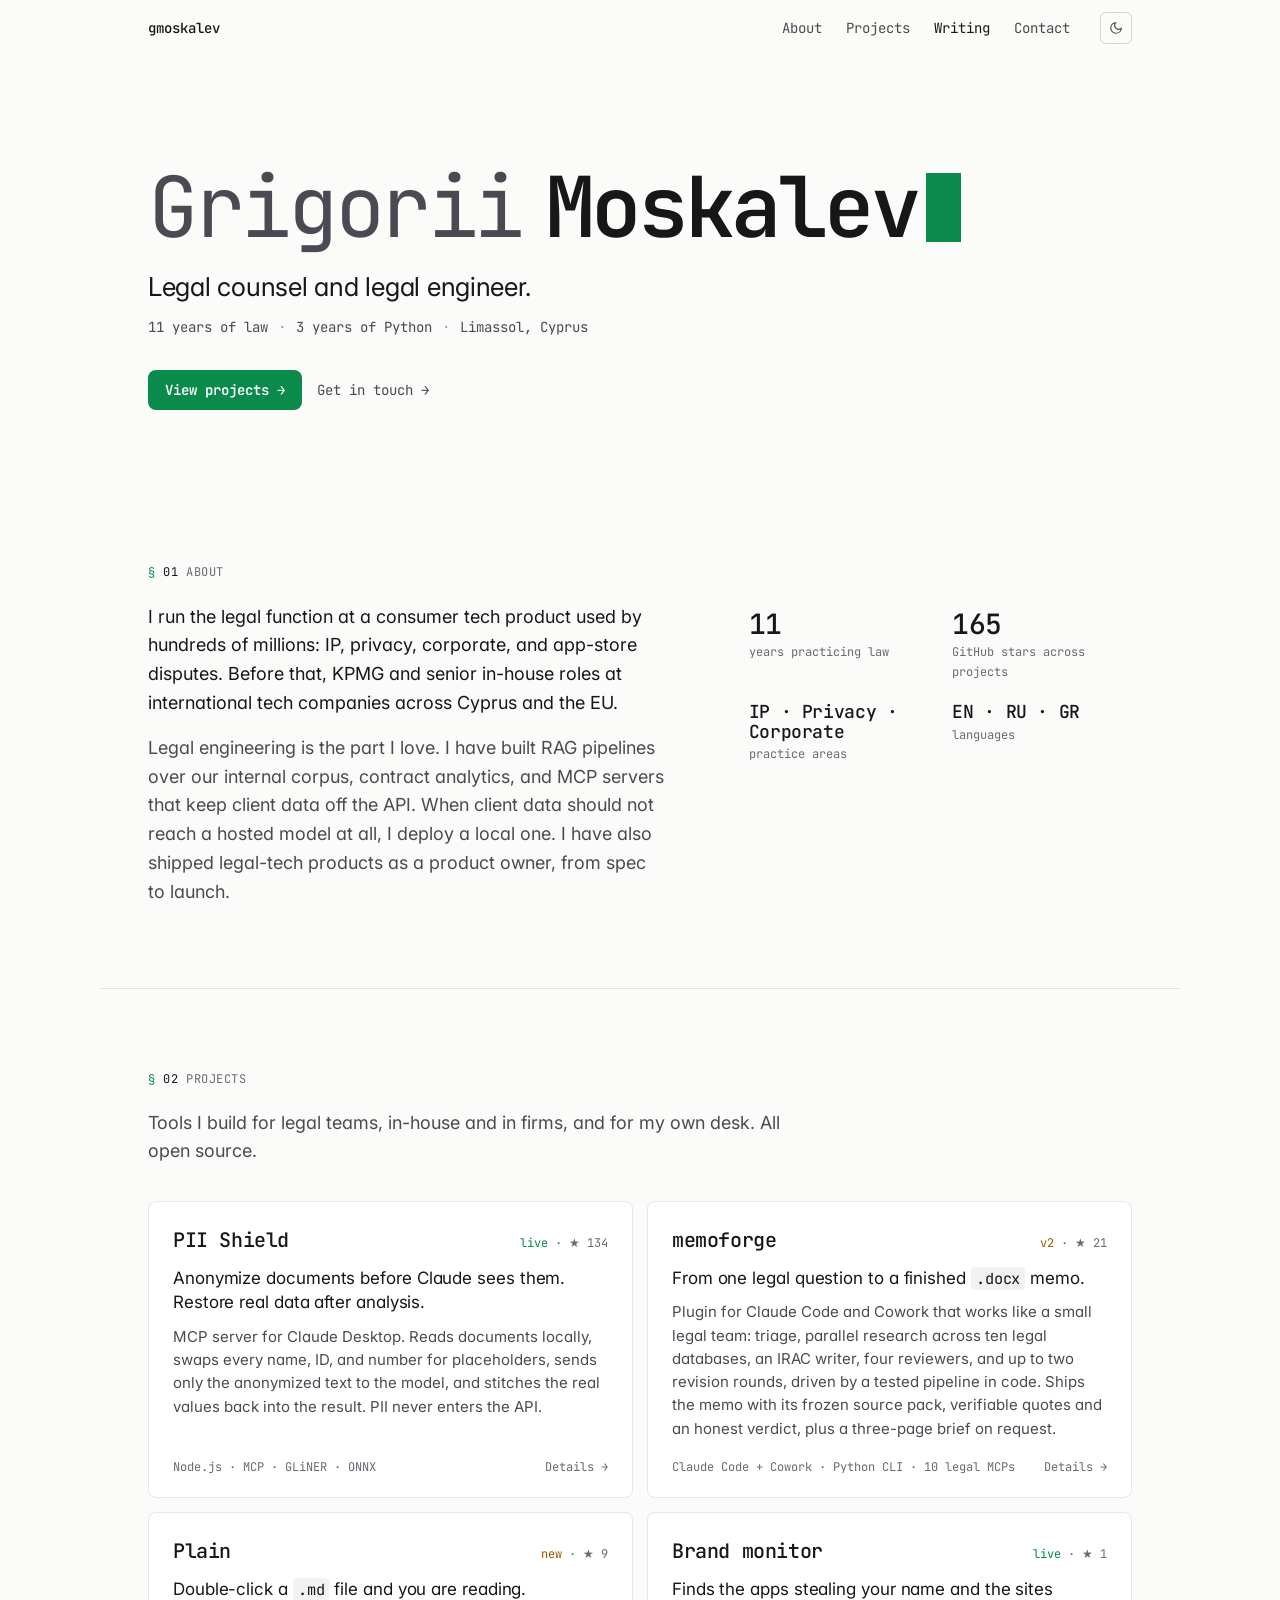
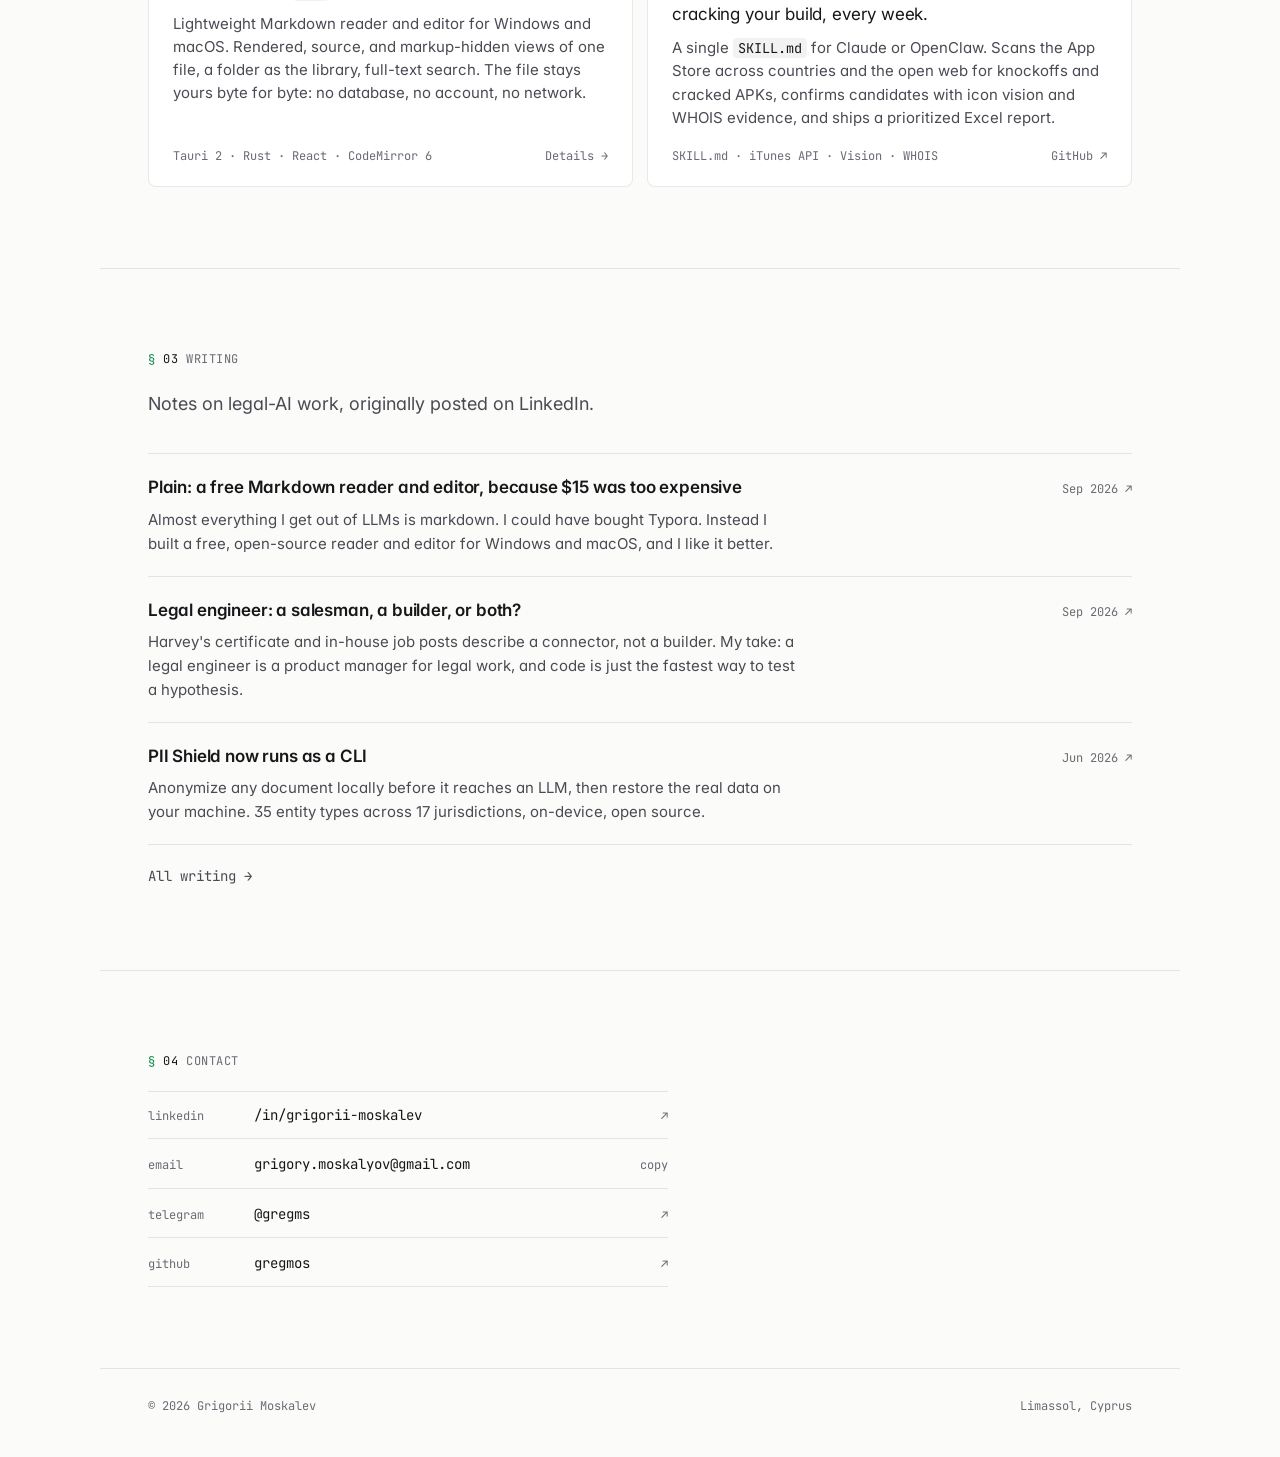
==== commit b6c7ef99: "Sync home card, llms files and sitemap with memoforge v2 Co-Authored-By: Claude Opus 5.5 (1M context" ====
--- a/index.html
+++ b/index.html
@@ -39,7 +39,7 @@
         "alternateName": ["Greg Moskalev", "Grigory Moskalyov"],
         "url": "https://gmoskalev.com/",
         "jobTitle": "Legal Counsel",
-        "description": "Grigorii Moskalev is a legal counsel who builds AI tools for legal teams. 11 years practicing law, 3 years writing Python. Author of PII Shield (open-source MCP server that anonymizes documents before LLM analysis), memoforge (Cowork plugin that drafts footnoted legal memos), Brand monitor (trademark-infringement scanner), and Plain (lightweight Markdown editor for Windows and macOS).",
+        "description": "Grigorii Moskalev is a legal counsel who builds AI tools for legal teams. 11 years practicing law, 3 years writing Python. Author of PII Shield (open-source MCP server that anonymizes documents before LLM analysis), memoforge (plugin for Claude Code and Cowork that drafts cited legal memos), Brand monitor (trademark-infringement scanner), and Plain (lightweight Markdown editor for Windows and macOS).",
         "email": "mailto:grigory.moskalyov@gmail.com",
         "address": {
           "@type": "PostalAddress",
@@ -208,12 +208,12 @@
         <a class="project" href="/legal-memo-writer" data-repo="gregmos/memoforge">
           <div class="project__head">
             <h3 class="project__name">memoforge</h3>
-            <span class="project__stat"><span class="warn">new</span> · ★ <span data-stat="stars">21</span></span>
+            <span class="project__stat"><span class="warn">v2</span> · ★ <span data-stat="stars">21</span></span>
           </div>
           <p class="project__tagline">From one legal question to a finished <code>.docx</code> memo.</p>
-          <p class="project__desc">Cowork plugin that works like a small legal team: triage, three parallel researchers, an IRAC writer, five reviewers, and up to three revision rounds. Ships the memo with its full source pack and an honest verdict.</p>
+          <p class="project__desc">Plugin for Claude Code and Cowork that works like a small legal team: triage, parallel research across ten legal databases, an IRAC writer, four reviewers, and up to two revision rounds, driven by a tested pipeline in code. Ships the memo with its frozen source pack, verifiable quotes and an honest verdict, plus a three-page brief on request.</p>
           <div class="project__foot">
-            <span class="project__stack">Cowork plugin · 15 agents · python-docx</span>
+            <span class="project__stack">Claude Code + Cowork · Python CLI · 10 legal MCPs</span>
             <span class="project__open" aria-hidden="true">Details →</span>
           </div>
         </a>
